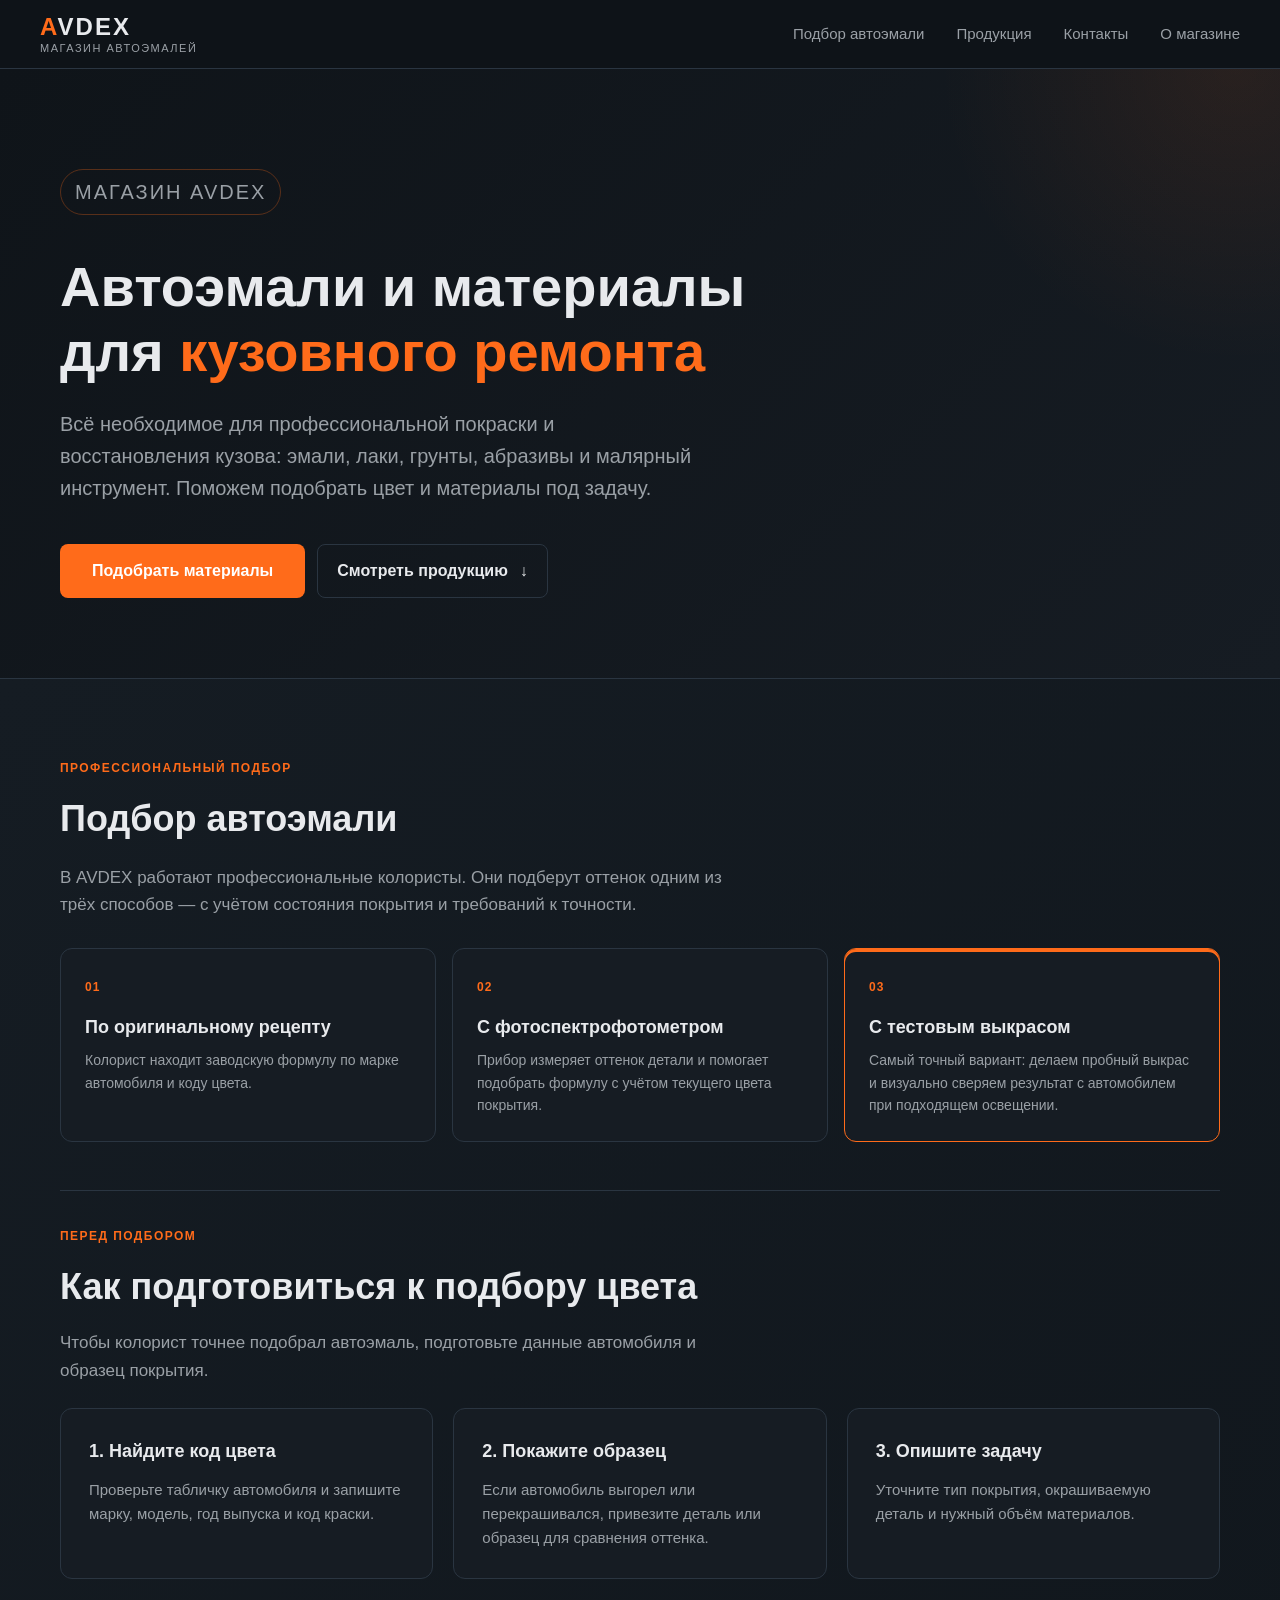
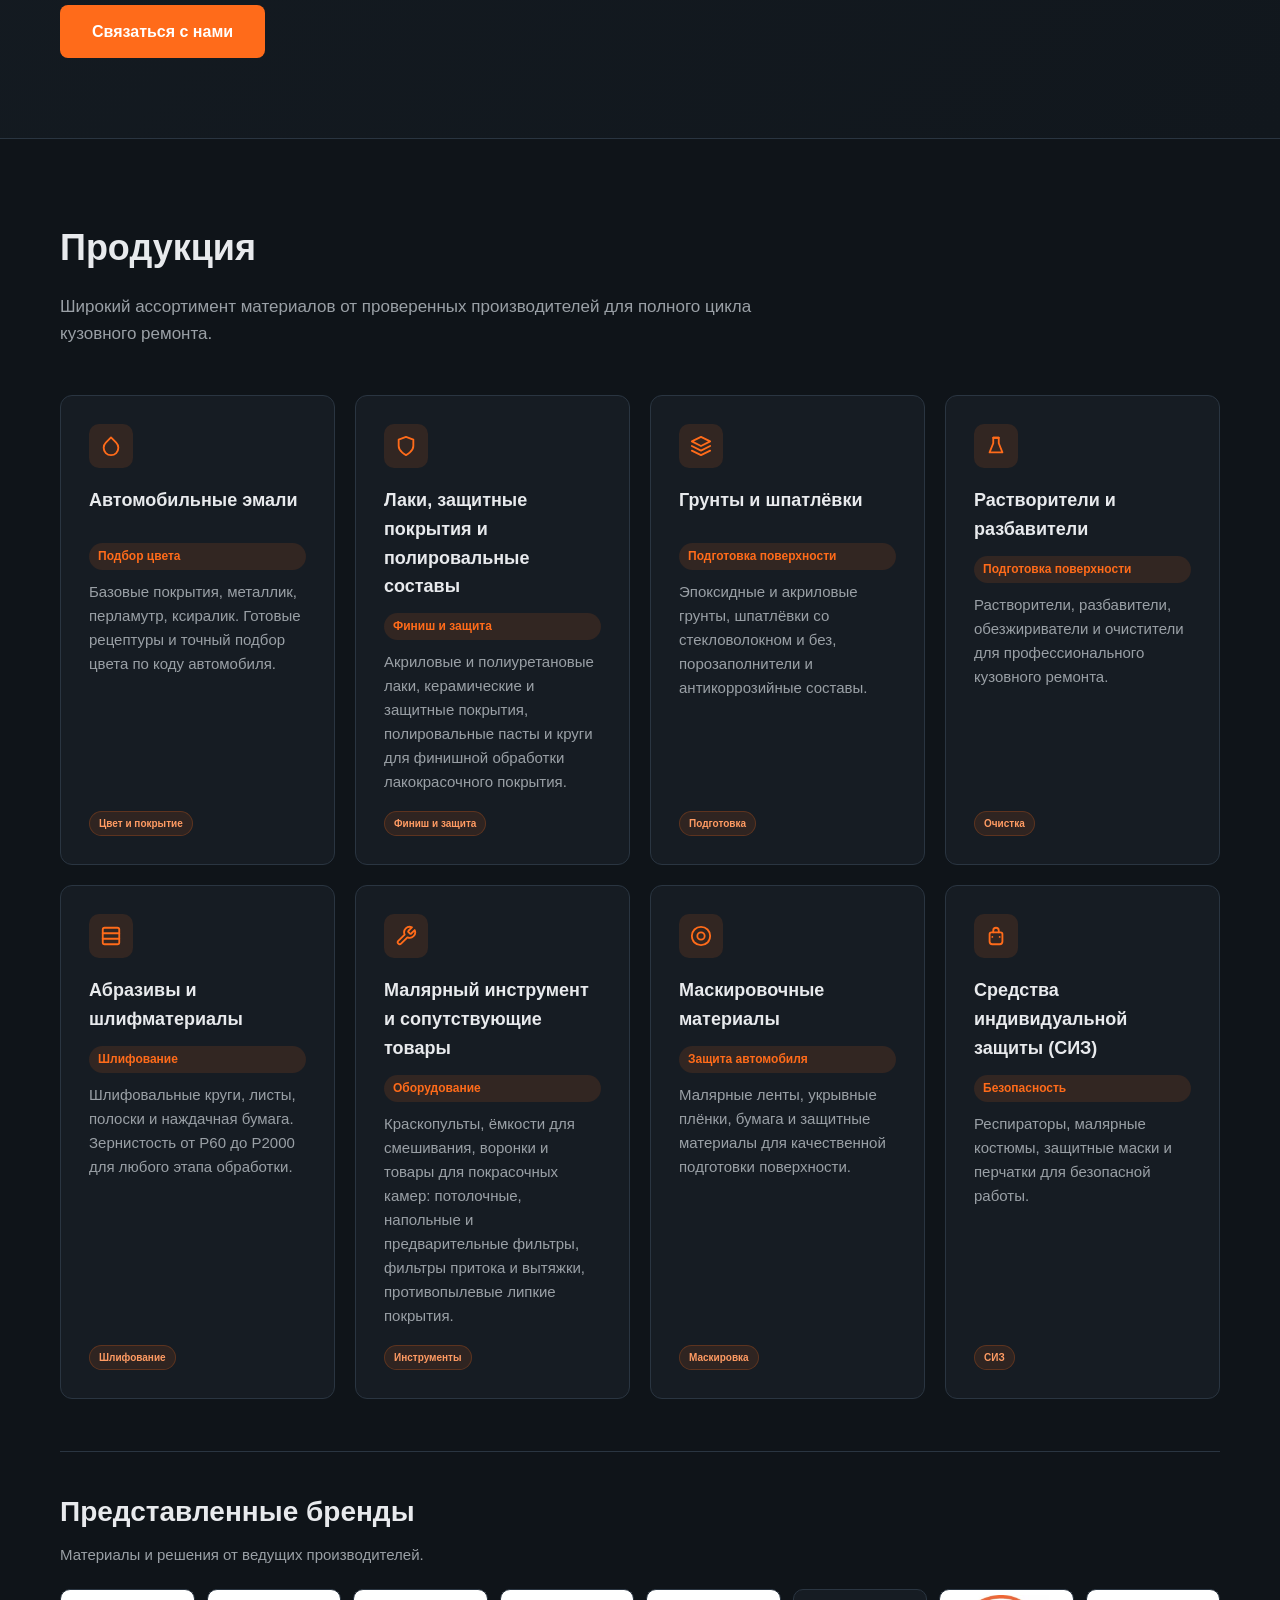
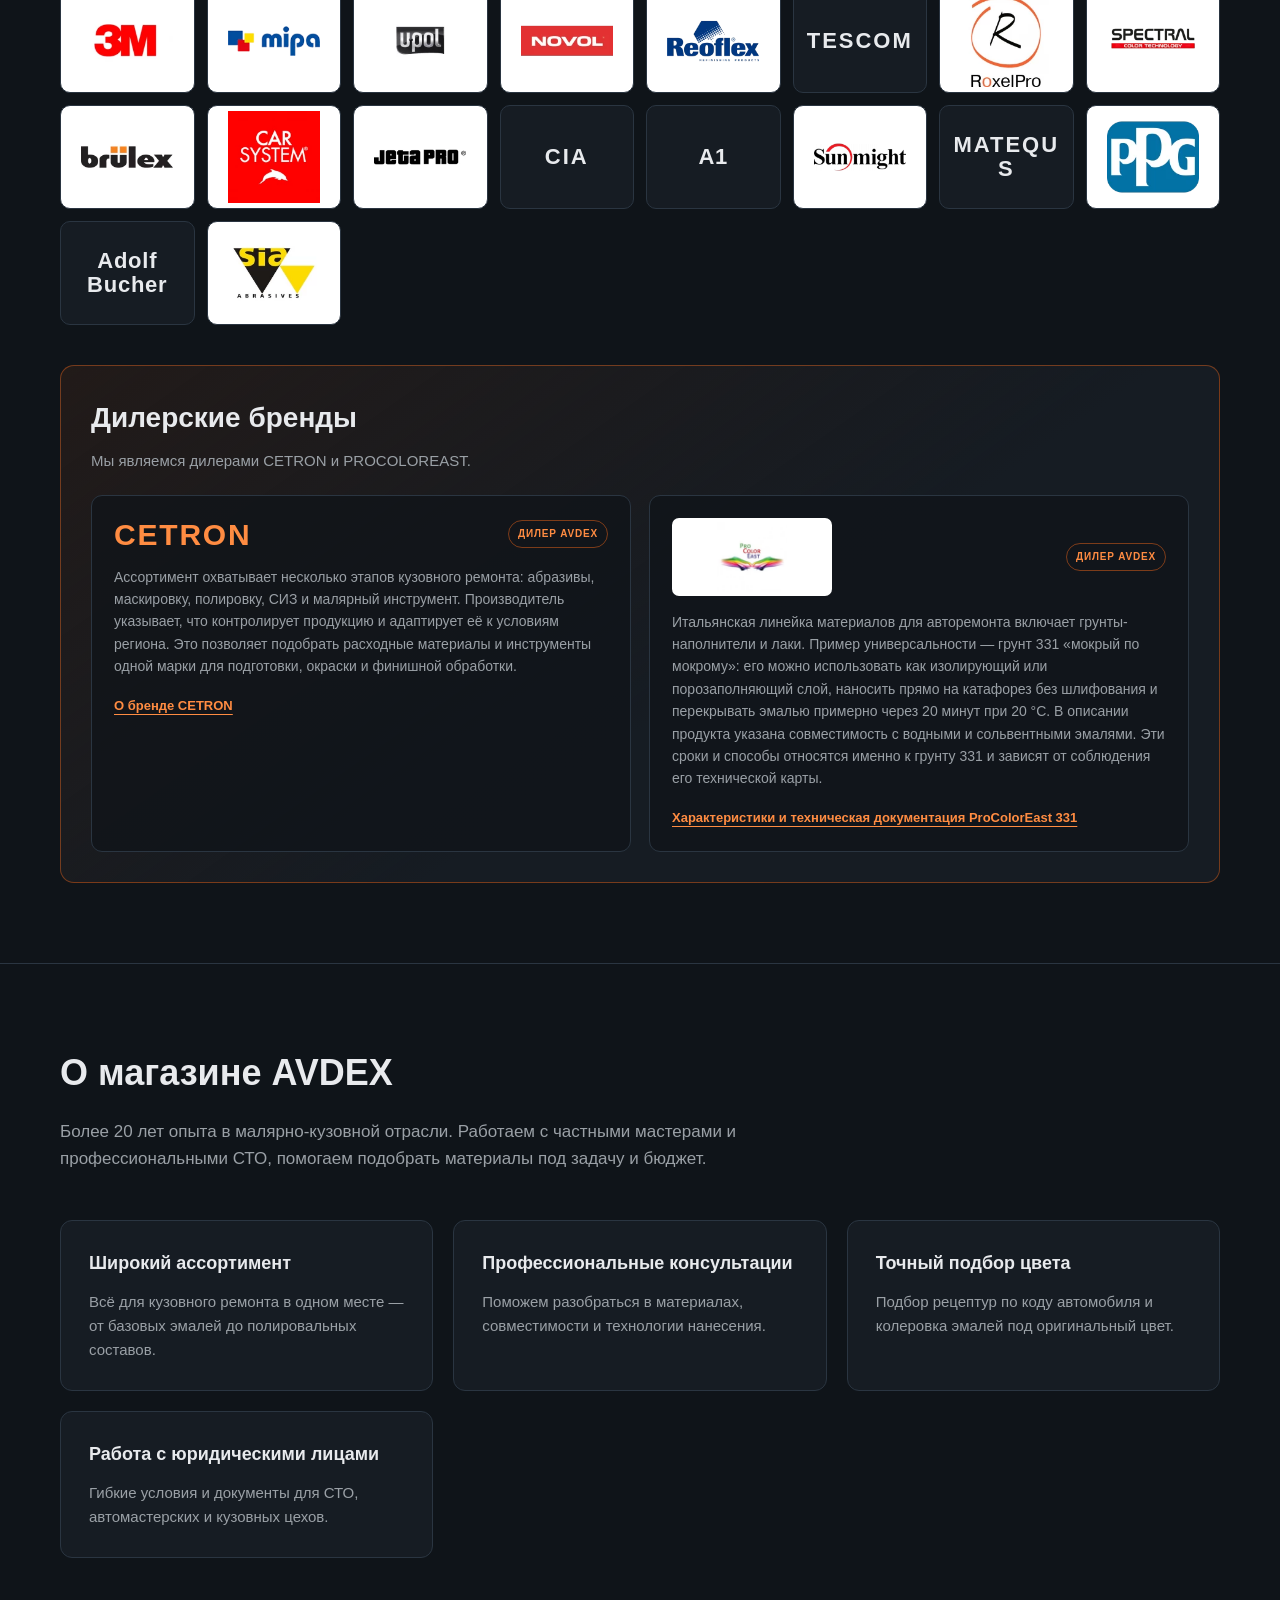
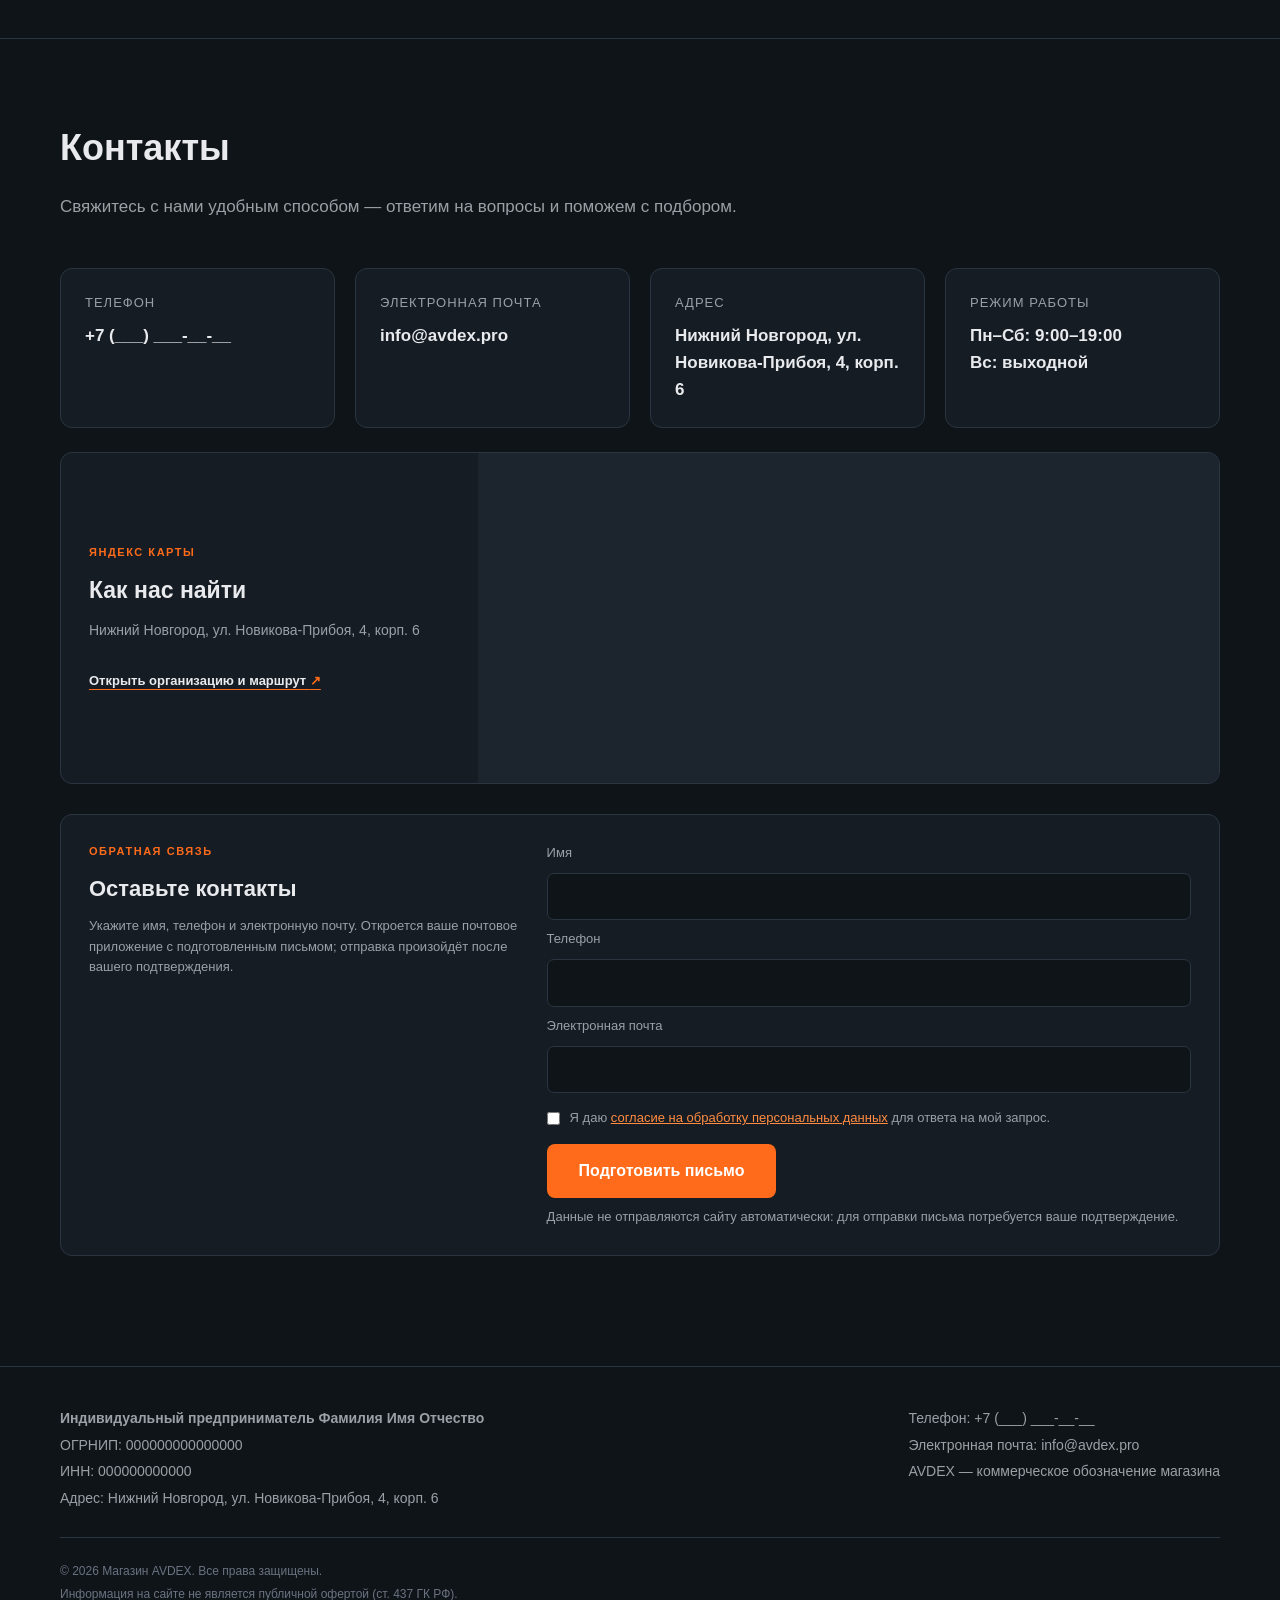
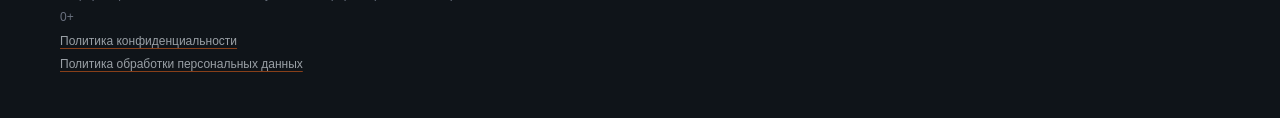
==== index.html @ 92a57952 "Add supplied brand logos to AVDEX site" ====
<!DOCTYPE html>
<html lang="ru">
<head>
  <meta charset="UTF-8">
  <meta name="viewport" content="width=device-width, initial-scale=1.0">
  <title>AVDEX — магазин автоэмалей и материалов для кузовного ремонта</title>
  <meta name="description" content="Магазин AVDEX: автоэмали, лаки, грунты, шпатлёвки, абразивы и инструмент для кузовного ремонта. Профессиональный подбор цвета.">
  <meta name="theme-color" content="#0f1419">
  <meta property="og:title" content="AVDEX — материалы для кузовного ремонта">
  <meta property="og:description" content="Автоэмали, лаки, грунты и расходные материалы для профессионального кузовного ремонта.">
  <meta property="og:type" content="website">
  <meta property="og:url" content="https://untiedq.github.io/site/">
  <link rel="canonical" href="https://untiedq.github.io/site/">
  <link rel="icon" href="data:image/svg+xml,%3Csvg xmlns='http://www.w3.org/2000/svg' viewBox='0 0 100 100'%3E%3Crect width='100' height='100' rx='20' fill='%23ff6b1a'/%3E%3Ctext x='50' y='68' font-family='Arial' font-size='48' font-weight='bold' fill='%23fff' text-anchor='middle'%3EA%3C/text%3E%3C/svg%3E">
  <link rel="stylesheet" href="style.css">
</head>
<body>
  <a class="skip-link" href="#main">Перейти к содержимому</a>

  <header class="header">
    <div class="container header-inner">
      <a href="#top" class="logo" aria-label="AVDEX — главная">
        <span class="logo-mark">AVDEX</span>
        <span class="logo-sub">магазин автоэмалей</span>
      </a>
      <button class="menu-toggle" type="button" aria-label="Открыть меню" aria-expanded="false" aria-controls="main-nav">☰</button>
      <nav class="nav" id="main-nav" aria-label="Основная навигация">
        <a href="#paint-matching">Подбор автоэмали</a>
        <a href="#products">Продукция</a>
        <a href="#contacts">Контакты</a>
        <a href="#about">О магазине</a>
      </nav>
    </div>
  </header>

  <main id="main">
  <section class="hero" id="top">
    <div class="container">
      <p class="hero-kicker">Магазин AVDEX</p>
      <h1>Автоэмали и материалы для <span>кузовного ремонта</span></h1>
      <p>Всё необходимое для профессиональной покраски и восстановления кузова: эмали, лаки, грунты, абразивы и малярный инструмент. Поможем подобрать цвет и материалы под задачу.</p>
      <div class="hero-actions">
        <a href="#color-guide" class="btn">Подобрать материалы</a>
        <a href="#products" class="btn-secondary">Смотреть продукцию <span aria-hidden="true">↓</span></a>
      </div>
    </div>
  </section>

  <section class="section color-guide" id="paint-matching">
    <div class="container color-guide-layout">
      <div class="color-guide-intro">
        <p class="guide-kicker">Профессиональный подбор</p>
        <h2 class="section-title">Подбор автоэмали</h2>
        <p class="section-sub">В AVDEX работают профессиональные колористы. Они подберут оттенок одним из трёх способов — с учётом состояния покрытия и требований к точности.</p>
        
      </div>
      <div class="matching-methods">
        <article class="method-card"><span class="step-number">01</span><h3>По оригинальному рецепту</h3><p>Колорист находит заводскую формулу по марке автомобиля и коду цвета.</p></article>
        <article class="method-card"><span class="step-number">02</span><h3>С фотоспектрофотометром</h3><p>Прибор измеряет оттенок детали и помогает подобрать формулу с учётом текущего цвета покрытия.</p></article>
        <article class="method-card method-card-featured"><span class="step-number">03</span><h3>С тестовым выкрасом</h3><p>Самый точный вариант: делаем пробный выкрас и визуально сверяем результат с автомобилем при подходящем освещении.</p></article>
      </div>
      <div class="prep-guide" id="color-guide">
        <p class="guide-kicker">Перед подбором</p>
        <h2 class="section-title">Как подготовиться к подбору цвета</h2>
        <p class="section-sub">Чтобы колорист точнее подобрал автоэмаль, подготовьте данные автомобиля и образец покрытия.</p>
        <div class="guide-grid">
          <article class="card"><h3>1. Найдите код цвета</h3><p>Проверьте табличку автомобиля и запишите марку, модель, год выпуска и код краски.</p></article>
          <article class="card"><h3>2. Покажите образец</h3><p>Если автомобиль выгорел или перекрашивался, привезите деталь или образец для сравнения оттенка.</p></article>
          <article class="card"><h3>3. Опишите задачу</h3><p>Уточните тип покрытия, окрашиваемую деталь и нужный объём материалов.</p></article>
        </div>
        <div class="guide-actions"><a class="btn" href="#contacts">Связаться с нами</a></div>
      </div>
    </div>
  </section>



  <section class="section" id="products">
    <div class="container">
      <h2 class="section-title">Продукция</h2>
      <p class="section-sub">Широкий ассортимент материалов от проверенных производителей для полного цикла кузовного ремонта.</p>

      <div class="grid product-grid">
        <div class="card product-card">
          <div class="icon"><svg viewBox="0 0 24 24" fill="none" stroke="currentColor" stroke-width="2" stroke-linecap="round" stroke-linejoin="round"><path d="M12 2.69l5.66 5.66a8 8 0 1 1-11.31 0z"/></svg></div>
          <h3>Автомобильные эмали</h3><span class="card-tag">Подбор цвета</span>
          <p>Базовые покрытия, металлик, перламутр, ксиралик. Готовые рецептуры и точный подбор цвета по коду автомобиля.</p>
          <span class="product-tag">Цвет и покрытие</span>
        </div>

        <div class="card product-card">
          <div class="icon"><svg viewBox="0 0 24 24" fill="none" stroke="currentColor" stroke-width="2" stroke-linecap="round" stroke-linejoin="round"><path d="M12 22s8-4 8-10V5l-8-3-8 3v7c0 6 8 10 8 10z"/></svg></div>
          <h3>Лаки, защитные покрытия и полировальные составы</h3><span class="card-tag">Финиш и защита</span>
          <p>Акриловые и полиуретановые лаки, керамические и защитные покрытия, полировальные пасты и круги для финишной обработки лакокрасочного покрытия.</p>
          <span class="product-tag">Финиш и защита</span>
        </div>

        <div class="card product-card">
          <div class="icon"><svg viewBox="0 0 24 24" fill="none" stroke="currentColor" stroke-width="2" stroke-linecap="round" stroke-linejoin="round"><polygon points="12 2 2 7 12 12 22 7 12 2"/><polyline points="2 17 12 22 22 17"/><polyline points="2 12 12 17 22 12"/></svg></div>
          <h3>Грунты и шпатлёвки</h3><span class="card-tag">Подготовка поверхности</span>
          <p>Эпоксидные и акриловые грунты, шпатлёвки со стекловолокном и без, порозаполнители и антикоррозийные составы.</p>
          <span class="product-tag">Подготовка</span>
        </div>

        <div class="card product-card">
          <div class="icon"><svg viewBox="0 0 24 24" fill="none" stroke="currentColor" stroke-width="2" stroke-linecap="round" stroke-linejoin="round"><path d="M9 3h6v6l4 10H5L9 9V3z"/><line x1="9" y1="3" x2="15" y2="3"/></svg></div>
          <h3>Растворители и разбавители</h3><span class="card-tag">Подготовка поверхности</span>
          <p>Растворители, разбавители, обезжириватели и очистители для профессионального кузовного ремонта.</p>
          <span class="product-tag">Очистка</span>
        </div>

        <div class="card product-card">
          <div class="icon"><svg viewBox="0 0 24 24" fill="none" stroke="currentColor" stroke-width="2" stroke-linecap="round" stroke-linejoin="round"><rect x="3" y="3" width="18" height="18" rx="2"/><line x1="3" y1="9" x2="21" y2="9"/><line x1="3" y1="15" x2="21" y2="15"/></svg></div>
          <h3>Абразивы и шлифматериалы</h3><span class="card-tag">Шлифование</span>
          <p>Шлифовальные круги, листы, полоски и наждачная бумага. Зернистость от P60 до P2000 для любого этапа обработки.</p>
          <span class="product-tag">Шлифование</span>
        </div>

        <div class="card product-card">
          <div class="icon"><svg viewBox="0 0 24 24" fill="none" stroke="currentColor" stroke-width="2" stroke-linecap="round" stroke-linejoin="round"><path d="M14.7 6.3a1 1 0 0 0 0 1.4l1.6 1.6a1 1 0 0 0 1.4 0l3.77-3.77a6 6 0 0 1-7.94 7.94l-6.91 6.91a2.12 2.12 0 0 1-3-3l6.91-6.91a6 6 0 0 1 7.94-7.94l-3.76 3.76z"/></svg></div>
          <h3>Малярный инструмент и сопутствующие товары</h3><span class="card-tag">Оборудование</span>
          <p>Краскопульты, ёмкости для смешивания, воронки и товары для покрасочных камер: потолочные, напольные и предварительные фильтры, фильтры притока и вытяжки, противопылевые липкие покрытия.</p>
          <span class="product-tag">Инструменты</span>
        </div>

        <div class="card product-card">
          <div class="icon"><svg viewBox="0 0 24 24" fill="none" stroke="currentColor" stroke-width="2" stroke-linecap="round" stroke-linejoin="round"><circle cx="12" cy="12" r="10"/><circle cx="12" cy="12" r="4"/></svg></div>
          <h3>Маскировочные материалы</h3><span class="card-tag">Защита автомобиля</span>
          <p>Малярные ленты, укрывные плёнки, бумага и защитные материалы для качественной подготовки поверхности.</p>
          <span class="product-tag">Маскировка</span>
        </div>

        <div class="card product-card">
          <div class="icon"><svg viewBox="0 0 24 24" fill="none" stroke="currentColor" stroke-width="2" stroke-linecap="round" stroke-linejoin="round"><path d="M12 3a3 3 0 0 0-3 3v2H7a2 2 0 0 0-2 2v8a3 3 0 0 0 3 3h8a3 3 0 0 0 3-3v-8a2 2 0 0 0-2-2h-2V6a3 3 0 0 0-3-3z"/><path d="M9 8h6M8 13h.01M16 13h.01"/></svg></div>
          <h3>Средства индивидуальной защиты (СИЗ)</h3><span class="card-tag">Безопасность</span>
          <p>Респираторы, малярные костюмы, защитные маски и перчатки для безопасной работы.</p>
          <span class="product-tag">СИЗ</span>
        </div></div>
      <div class="brand-showcase">
        <h3 class="section-title">Представленные бренды</h3>
        <p class="section-sub">Материалы и решения от ведущих производителей.</p>
        <div class="brand-grid" aria-label="Представленные бренды">
          <div class="brand-wordmark brand-logo"><img src="assets/logos/3m.webp" alt="Логотип 3M" loading="lazy" decoding="async"></div>
          <div class="brand-wordmark brand-logo"><img src="assets/logos/mipa.webp" alt="Логотип MIPA" loading="lazy" decoding="async"></div>
          <div class="brand-wordmark brand-logo"><img src="assets/logos/upol.webp" alt="Логотип UPOL" loading="lazy" decoding="async"></div>
          <div class="brand-wordmark brand-logo"><img src="assets/logos/novol.webp" alt="Логотип NOVOL" loading="lazy" decoding="async"></div>
          <div class="brand-wordmark brand-logo"><img src="assets/logos/reoflex.webp" alt="Логотип REOFLEX" loading="lazy" decoding="async"></div>
          <div class="brand-wordmark"><strong>TESCOM</strong></div>
          <div class="brand-wordmark brand-logo"><img src="assets/logos/roxelpro.webp" alt="Логотип RoxelPro, бренд ROXEL" loading="lazy" decoding="async"></div>
          <div class="brand-wordmark brand-logo"><img src="assets/logos/spectral.webp" alt="Логотип SPECTRAL" loading="lazy" decoding="async"></div>
          <div class="brand-wordmark brand-logo"><img src="assets/logos/brulex.webp" alt="Логотип BRULEX" loading="lazy" decoding="async"></div>
          <div class="brand-wordmark brand-logo"><img src="assets/logos/carsystem.webp" alt="Логотип CARSYSTEM" loading="lazy" decoding="async"></div>
          <div class="brand-wordmark brand-logo"><img src="assets/logos/jetapro.webp" alt="Логотип JETA PRO" loading="lazy" decoding="async"></div>
          <div class="brand-wordmark"><strong>CIA</strong></div>
          <div class="brand-wordmark"><strong>A1</strong></div>
          <div class="brand-wordmark brand-logo"><img src="assets/logos/sunmight.webp" alt="Логотип SUNMIGHT" loading="lazy" decoding="async"></div>
          <div class="brand-wordmark"><strong>MATEQUS</strong></div>
          <div class="brand-wordmark brand-logo"><img src="assets/logos/ppg.webp" alt="Логотип PPG" loading="lazy" decoding="async"></div>
          <div class="brand-wordmark"><strong>Adolf Bucher</strong></div>
          <div class="brand-wordmark brand-logo"><img src="assets/logos/sia.webp" alt="Логотип SIA" loading="lazy" decoding="async"></div>
        </div>
      </div>
      <div class="dealer-showcase">
        <h3 class="section-title">Дилерские бренды</h3>
        <p class="section-sub">Мы являемся дилерами CETRON и PROCOLOREAST.</p>
        <div class="dealer-brand-grid">
          <article class="dealer-brand-card">
            <div class="dealer-brand-heading"><strong class="dealer-brand-mark">CETRON</strong><span>Дилер AVDEX</span></div>
            <p>Ассортимент охватывает несколько этапов кузовного ремонта: абразивы, маскировку, полировку, СИЗ и малярный инструмент. Производитель указывает, что контролирует продукцию и адаптирует её к условиям региона. Это позволяет подобрать расходные материалы и инструменты одной марки для подготовки, окраски и финишной обработки.</p>
            <a href="https://cetron.by/" target="_blank" rel="noopener noreferrer">О бренде CETRON</a>
          </article>
          <article class="dealer-brand-card">
            <div class="dealer-brand-heading"><img class="dealer-brand-img" src="assets/logos/procoloreast.webp" alt="Логотип PROCOLOREAST" loading="lazy" decoding="async"><span>Дилер AVDEX</span></div>
            <p>Итальянская линейка материалов для авторемонта включает грунты-наполнители и лаки. Пример универсальности — грунт 331 «мокрый по мокрому»: его можно использовать как изолирующий или порозаполняющий слой, наносить прямо на катафорез без шлифования и перекрывать эмалью примерно через 20 минут при 20 °C. В описании продукта указана совместимость с водными и сольвентными эмалями. Эти сроки и способы относятся именно к грунту 331 и зависят от соблюдения его технической карты.</p>
            <a href="https://b-a-v.ru/catalog/80331001/" target="_blank" rel="noopener noreferrer">Характеристики и техническая документация ProColorEast 331</a>
          </article>
        </div>
      </div>

    </div>
  </section>



  <section class="section" id="about">
    <div class="container">
      <h2 class="section-title">О магазине AVDEX</h2>
      <p class="section-sub">Более 20 лет опыта в малярно-кузовной отрасли. Работаем с частными мастерами и профессиональными СТО, помогаем подобрать материалы под задачу и бюджет.</p>

      <div class="grid">
        <div class="card">
          <h3>Широкий ассортимент</h3>
          <p>Всё для кузовного ремонта в одном месте — от базовых эмалей до полировальных составов.</p>
        </div>
        <div class="card">
          <h3>Профессиональные консультации</h3>
          <p>Поможем разобраться в материалах, совместимости и технологии нанесения.</p>
        </div>
        <div class="card">
          <h3>Точный подбор цвета</h3>
          <p>Подбор рецептур по коду автомобиля и колеровка эмалей под оригинальный цвет.</p>
        </div>
        <div class="card">
          <h3>Работа с юридическими лицами</h3>
          <p>Гибкие условия и документы для СТО, автомастерских и кузовных цехов.</p>
        </div>
      </div>
    </div>
  </section>

  <section class="section" id="contacts">
    <div class="container">
      <h2 class="section-title">Контакты</h2>
      <p class="section-sub">Свяжитесь с нами удобным способом — ответим на вопросы и поможем с подбором.</p>

      <div class="contacts-grid">
        <div class="contact-item">
          <div class="label">Телефон</div>
          <div class="value"><a href="tel:+70000000000">+7 (___) ___-__-__</a></div>
        </div>
        <div class="contact-item">
          <div class="label">Электронная почта</div>
          <div class="value"><a href="mailto:info@avdex.pro">info@avdex.pro</a></div>
        </div>
        <div class="contact-item">
          <div class="label">Адрес</div>
          <div class="value">Нижний Новгород, ул. Новикова-Прибоя, 4, корп. 6</div>
        </div>
        <div class="contact-item">
          <div class="label">Режим работы</div>
          <div class="value">Пн–Сб: 9:00–19:00<br>Вс: выходной</div>
        </div>
      </div>
      <div class="map-card">
        <div class="map-copy">
          <p class="map-kicker">Яндекс Карты</p>
          <h3>Как нас найти</h3>
          <p class="map-address">Нижний Новгород, ул. Новикова-Прибоя, 4, корп. 6</p>
          <a class="map-link" href="https://yandex.ru/maps/org/avdex/193976392465/?ll=43.925282%2C56.258968&z=17" target="_blank" rel="noopener noreferrer">Открыть организацию и маршрут <span aria-hidden="true">↗</span></a>
        </div>
        <div class="map-frame">
          <iframe src="https://yandex.ru/map-widget/v1/?z=17&amp;ol=biz&amp;oid=193976392465" title="Яндекс Карты: AVDEX, Нижний Новгород, ул. Новикова-Прибоя, 4, корп. 6" loading="lazy" allowfullscreen></iframe>
        </div>
      </div>
      <div class="feedback-card">
        <div class="feedback-copy"><p class="map-kicker">Обратная связь</p><h3>Оставьте контакты</h3><p>Укажите имя, телефон и электронную почту. Откроется ваше почтовое приложение с подготовленным письмом; отправка произойдёт после вашего подтверждения.</p></div>
        <form class="feedback-form" id="feedback-form">
          <label for="feedback-name">Имя</label><input id="feedback-name" name="name" autocomplete="name" required maxlength="100">
          <label for="feedback-phone">Телефон</label><input id="feedback-phone" name="phone" type="tel" autocomplete="tel" required maxlength="30">
          <label for="feedback-email">Электронная почта</label><input id="feedback-email" name="email" type="email" autocomplete="email" required maxlength="254">
          <label class="consent-check"><input type="checkbox" name="consent" required><span>Я даю <a href="consent.html" target="_blank" rel="noopener">согласие на обработку персональных данных</a> для ответа на мой запрос.</span></label>
          <button class="btn" type="submit">Подготовить письмо</button>
          <p class="form-note" id="form-note" aria-live="polite">Данные не отправляются сайту автоматически: для отправки письма потребуется ваше подтверждение.</p>
        </form>
      </div>
    </div>
  </section>

  

  </main>

  <footer class="footer">
    <div class="container">
      <div class="footer-inner">
        <div class="footer-info">
          <p><strong>Индивидуальный предприниматель Фамилия Имя Отчество</strong></p>
          <p>ОГРНИП: 000000000000000</p>
          <p>ИНН: 000000000000</p>
          <p>Адрес: Нижний Новгород, ул. Новикова-Прибоя, 4, корп. 6</p>
        </div>
        <div class="footer-info">
          <p>Телефон: +7 (___) ___-__-__</p>
          <p>Электронная почта: info@avdex.pro</p>
          <p>AVDEX — коммерческое обозначение магазина</p>
        </div>
      </div>
      <div class="footer-legal">
        <p>© 2026 Магазин AVDEX. Все права защищены.</p>
        <p>Информация на сайте не является публичной офертой (ст. 437 ГК РФ).</p>
        <p>0+</p>
        <p><a href="privacy.html">Политика конфиденциальности</a></p>
        <p><a href="personal-data.html">Политика обработки персональных данных</a></p>
      </div>
    </div>
  </footer>

  
  
  
  <script src="script.js"></script>
</body>
</html>
---- style.css ----
:root {
  --bg: #0f1419;
  --bg-2: #161c23;
  --text: #e8eaed;
  --text-muted: #9aa0a6;
  --accent: #ff6b1a;
  --accent-hover: #ff8c42;
  --border: #2a3541;
}

* { margin: 0; padding: 0; box-sizing: border-box; }

html { scroll-behavior: smooth; scroll-padding-top: 80px; }

body {
  font-family: -apple-system, BlinkMacSystemFont, 'Segoe UI', Roboto, 'Helvetica Neue', Arial, sans-serif;
  background: var(--bg);
  color: var(--text);
  line-height: 1.6;
  -webkit-font-smoothing: antialiased;
}

.container { max-width: 1200px; margin: 0 auto; padding: 0 20px; }

/* Header */
.header {
  position: sticky;
  top: 0;
  background: rgba(15, 20, 25, 0.95);
  backdrop-filter: blur(10px);
  border-bottom: 1px solid var(--border);
  z-index: 100;
}
.header-inner { display: flex; align-items: center; justify-content: space-between; padding: 14px 0; }

.logo {
  display: flex;
  flex-direction: column;
  text-decoration: none;
  line-height: 1.1;
}
.logo-mark {
  font-size: 24px;
  font-weight: 800;
  letter-spacing: 2px;
  color: var(--text);
}
.logo-mark::first-letter { color: var(--accent); }
.logo-sub {
  font-size: 11px;
  text-transform: uppercase;
  letter-spacing: 1.5px;
  color: var(--text-muted);
  margin-top: 2px;
}

.nav { display: flex; gap: 32px; }
.nav a { color: var(--text-muted); text-decoration: none; font-size: 15px; transition: color 0.2s; }
.nav a:hover { color: var(--accent); }
.nav a:focus-visible, a:focus-visible, button:focus-visible { outline: 3px solid var(--accent); outline-offset: 3px; }
.skip-link { position: absolute; left: -9999px; top: 8px; z-index: 200; background: var(--accent); color: #fff; padding: 10px 16px; border-radius: 6px; }
.skip-link:focus { left: 12px; }
.hero-actions { display: flex; flex-wrap: wrap; gap: 14px; position: relative; }
.btn-secondary { background: transparent; border: 1px solid var(--accent); }
.btn-secondary:hover { background: rgba(255,107,26,.12); }
.card-tag { display: inline-block; margin: 0 0 10px; padding: 4px 9px; border-radius: 999px; background: rgba(255,107,26,.12); color: var(--accent); font-size: 12px; font-weight: 700; }
.guide-grid { display: grid; grid-template-columns: repeat(3,minmax(0,1fr)); gap: 20px; }
.map-block { display: grid; grid-template-columns: .8fr 1.2fr; gap: 24px; align-items: stretch; margin-top: 32px; padding: 24px; border: 1px solid var(--border); border-radius: 12px; background: var(--bg-2); }
.map-block h3 { margin-bottom: 8px; }
.map-link { display: inline-block; margin-top: 12px; color: var(--accent); }
.map-block iframe { width: 100%; min-height: 300px; border: 0; border-radius: 8px; }
.menu-toggle { display: none; background: none; border: none; color: var(--text); font-size: 26px; cursor: pointer; line-height: 1; }

/* Hero */
.hero {
  padding: 100px 0 80px;
  background: linear-gradient(135deg, var(--bg) 0%, var(--bg-2) 100%);
  position: relative;
  overflow: hidden;
}
.hero::before {
  content: '';
  position: absolute;
  top: -50%; right: -20%;
  width: 600px; height: 600px;
  background: radial-gradient(circle, rgba(255,107,26,0.09) 0%, transparent 70%);
  pointer-events: none;
}
.hero-kicker {
  display: inline-block;
  font-size: 13px;
  text-transform: uppercase;
  letter-spacing: 2px;
  color: var(--accent);
  margin-bottom: 16px;
  padding: 6px 14px;
  border: 1px solid rgba(255,107,26,0.3);
  border-radius: 100px;
  position: relative;
}
.hero h1 { font-size: clamp(32px, 5vw, 56px); font-weight: 800; line-height: 1.15; margin-bottom: 24px; max-width: 800px; position: relative; }
.hero h1 span { color: var(--accent); }
.hero p { font-size: clamp(16px, 2vw, 20px); color: var(--text-muted); max-width: 640px; margin-bottom: 40px; position: relative; }

.btn {
  display: inline-block;
  padding: 14px 32px;
  background: var(--accent);
  color: #fff;
  text-decoration: none;
  font-weight: 600;
  border-radius: 8px;
  transition: background 0.2s, transform 0.15s;
}
.btn:hover { background: var(--accent-hover); transform: translateY(-1px); }

/* Sections */
.section { padding: 80px 0; border-top: 1px solid var(--border); }
.section-title { font-size: clamp(24px, 3vw, 36px); font-weight: 800; margin-bottom: 16px; }
.section-sub { color: var(--text-muted); font-size: 17px; margin-bottom: 48px; max-width: 700px; }

/* Grid & cards */
.grid { display: grid; grid-template-columns: repeat(auto-fit, minmax(280px, 1fr)); gap: 20px; }
.card {
  background: var(--bg-2);
  border: 1px solid var(--border);
  border-radius: 12px;
  padding: 28px;
  transition: border-color 0.2s, transform 0.2s;
}
.card:hover { border-color: var(--accent); transform: translateY(-3px); }
.card h3 { font-size: 18px; margin-bottom: 12px; color: var(--text); }
.card p { color: var(--text-muted); font-size: 15px; }
.card .icon {
  width: 44px; height: 44px;
  background: rgba(255,107,26,0.12);
  border-radius: 10px;
  display: flex; align-items: center; justify-content: center;
  margin-bottom: 18px;
  color: var(--accent);
}
.card .icon svg { width: 22px; height: 22px; }

/* Contacts */
.contacts-grid { display: grid; grid-template-columns: repeat(auto-fit, minmax(240px, 1fr)); gap: 20px; margin-top: 40px; }
.contact-item { background: var(--bg-2); border: 1px solid var(--border); border-radius: 12px; padding: 24px; }
.contact-item .label { color: var(--text-muted); font-size: 13px; text-transform: uppercase; letter-spacing: 1px; margin-bottom: 8px; }
.contact-item .value { font-size: 17px; font-weight: 600; color: var(--text); }
.contact-item a { color: var(--text); text-decoration: none; transition: color 0.2s; }
.contact-item a:hover { color: var(--accent); }

/* Footer */
.footer { padding: 40px 0; background: var(--bg); border-top: 1px solid var(--border); color: var(--text-muted); font-size: 14px; }
.footer-inner { display: flex; flex-wrap: wrap; gap: 24px; justify-content: space-between; align-items: flex-start; }
.footer-info p { margin-bottom: 4px; }
.footer-legal { margin-top: 24px; padding-top: 24px; border-top: 1px solid var(--border); font-size: 12px; color: #6b7280; }
.footer-legal p { margin-bottom: 4px; }

/* Mobile */
@media (max-width: 768px) {
  .menu-toggle { display: block; }
  .nav {
    display: none;
    position: absolute;
    top: 100%; left: 0; right: 0;
    background: var(--bg-2);
    flex-direction: column;
    padding: 20px;
    gap: 16px;
    border-bottom: 1px solid var(--border);
  }
  .nav.open { display: flex; }
  .nav a { padding: 6px 0; }
  .guide-grid { grid-template-columns: 1fr; }
  .map-block { grid-template-columns: 1fr; }
  .map-block iframe { min-height: 260px; }
  .hero { padding: 60px 0 40px; }
  .section { padding: 50px 0; }
}

/* Accessibility and mobile menu */
:focus-visible { outline: 3px solid var(--accent-hover); outline-offset: 4px; }
.skip-link { position: fixed; z-index: 1000; top: 10px; left: 12px; padding: 10px 14px; color: var(--bg); background: #fff; border-radius: 6px; transform: translateY(-160%); }
.skip-link:focus { transform: translateY(0); }
.nav a { padding-block: 6px; }
@media (max-width: 768px) {
  .header-inner { position: relative; }
  .menu-toggle { padding: 6px 10px; border: 1px solid var(--border); border-radius: 7px; }
  .menu-toggle:focus-visible { outline-offset: 3px; }
}

.hero-actions { display: flex; flex-wrap: wrap; align-items: center; gap: 12px; }
.hero .btn { margin: 0; }
.btn-secondary { display: inline-flex; align-items: center; gap: 12px; padding: 13px 19px; color: var(--text); border: 1px solid var(--border); border-radius: 8px; text-decoration: none; font-weight: 600; transition: border-color .2s, color .2s, transform .15s; }
.btn-secondary:hover { color: #fff; border-color: var(--accent); transform: translateY(-1px); }

.color-guide { background: linear-gradient(135deg, #151c23, #11171d); }
.color-guide-layout { display: grid; grid-template-columns: minmax(0,.9fr) minmax(0,1.1fr); gap: 48px; align-items: center; }
.guide-kicker { margin-bottom: 12px; color: var(--accent); font-size: 12px; font-weight: 700; letter-spacing: .12em; text-transform: uppercase; }
.color-guide-intro .section-title { margin-bottom: 16px; }
.color-guide-intro .section-sub { margin-bottom: 24px; }
.color-steps { list-style: none; padding: 0; margin: 0; border-top: 1px solid var(--border); }
.color-steps li { display: grid; grid-template-columns: 42px 1fr; gap: 14px; padding: 18px 0; border-bottom: 1px solid var(--border); }
.step-number { color: var(--accent); font-size: 12px; font-weight: 800; letter-spacing: .08em; }
.color-steps h3 { margin: 0 0 5px; font-size: 16px; }
.color-steps p { margin: 0; color: var(--text-muted); font-size: 14px; }
@media (max-width: 768px) {
  .color-guide-layout { grid-template-columns: 1fr; gap: 28px; }
}

.product-grid { grid-template-columns: repeat(4, minmax(0,1fr)); align-items: stretch; }
.product-card { display: flex; flex-direction: column; min-width: 0; min-height: 300px; }
.product-card h3 { min-height: 2.5em; }
.product-card p { flex: 1 0 auto; }
.product-tag { align-self: flex-start; display: inline-block; margin-top: 17px; padding: 5px 9px; color: #ff9b63; background: rgba(255,107,26,.11); border: 1px solid rgba(255,107,26,.22); border-radius: 999px; font-size: 10px; font-weight: 700; line-height: 1.3; }
@media (max-width: 1040px) { .product-grid { grid-template-columns: repeat(2, minmax(0,1fr)); } }
@media (max-width: 560px) { .product-grid { grid-template-columns: 1fr; } .product-card { min-height: auto; } .product-card h3 { min-height: 0; } }

.map-card { display: grid; grid-template-columns: minmax(230px,.72fr) minmax(0,1.28fr); margin-top: 24px; overflow: hidden; background: var(--bg-2); border: 1px solid var(--border); border-radius: 12px; }
.map-copy { display: flex; flex-direction: column; align-items: flex-start; justify-content: center; padding: 28px; }
.map-kicker { margin: 0 0 10px; color: var(--accent); font-size: 11px; font-weight: 800; letter-spacing: .14em; text-transform: uppercase; }
.map-copy h3 { margin: 0 0 10px; font-size: 23px; }
.map-address { margin: 0 0 18px; color: var(--text-muted); font-size: 14px; }
.map-link { color: var(--text); font-size: 13px; font-weight: 700; text-decoration-color: var(--accent); text-underline-offset: 4px; }
.map-link span { color: var(--accent); }
.map-frame { min-height: 330px; background: #1c252e; }
.map-frame iframe { display: block; width: 100%; height: 100%; min-height: 330px; border: 0; }
@media (max-width: 768px) { .map-card { grid-template-columns: 1fr; } .map-copy { padding: 22px; } .map-frame, .map-frame iframe { min-height: 300px; } }

.footer-legal a { color: var(--text-muted); text-decoration: underline; text-decoration-color: rgba(255,107,26,.5); text-underline-offset: 3px; }
.footer-legal a:hover { color: var(--accent-hover); }
.privacy-page { min-height: 100vh; background: var(--bg); color: var(--text); }
.privacy-header { padding: 18px 0; background: rgba(15,20,25,.96); border-bottom: 1px solid var(--border); }
.privacy-header .logo { width: fit-content; }
.privacy-main { max-width: 900px; padding-top: 48px; padding-bottom: 80px; }
.privacy-main h1 { margin: 16px 0 22px; font-size: clamp(32px,5vw,48px); line-height: 1.1; }
.privacy-main h2 { margin: 30px 0 10px; font-size: 21px; }
.privacy-main p, .privacy-main li { color: #c1c8cd; font-size: 14px; line-height: 1.8; }
.privacy-warning { margin: 22px 0; padding: 16px 18px; border-left: 3px solid var(--accent); border-radius: 0 8px 8px 0; background: rgba(255,107,26,.1); color: #f0d4c4; font-size: 13px; line-height: 1.7; }
.privacy-back { display: inline-block; color: var(--accent-hover); font-weight: 700; text-decoration: none; }
.privacy-back:hover { text-decoration: underline; }

/* Color selection methods */
.matching-methods { display: grid; grid-template-columns: repeat(3,minmax(0,1fr)); gap: 16px; margin: 28px 0; }
.method-card { min-height: 100%; padding: 24px; border: 1px solid var(--border); border-radius: 12px; background: var(--bg-2); }
.method-card h3 { margin: 14px 0 8px; font-size: 18px; }
.method-card p { color: var(--text-muted); font-size: 14px; }
.method-card-featured { border-color: var(--accent); box-shadow: inset 0 3px 0 var(--accent); }
.guide-actions { margin-top: 26px; }
.feedback-card { display: grid; grid-template-columns: .8fr 1.2fr; gap: 28px; margin: 30px 0; padding: 28px; border: 1px solid var(--border); border-radius: 12px; background: var(--bg-2); }
.feedback-copy h3 { margin: 4px 0 10px; font-size: 22px; }
.feedback-copy p:last-child, .form-note { color: var(--text-muted); font-size: 13px; }
.feedback-form { display: grid; gap: 9px; }
.feedback-form label:not(.consent-check) { color: var(--text-muted); font-size: 13px; }
.feedback-form input:not([type="checkbox"]) { width: 100%; min-height: 44px; padding: 10px 12px; border: 1px solid var(--border); border-radius: 7px; background: var(--bg); color: var(--text); font: inherit; }
.consent-check { display: flex; align-items: flex-start; gap: 10px; margin: 6px 0; color: var(--text-muted); font-size: 13px; }
.consent-check input { margin-top: 4px; accent-color: var(--accent); }
.consent-check a { color: var(--accent-hover); }
.feedback-form .btn { justify-self: start; cursor: pointer; border: 0; font: inherit; font-weight: 700; }
@media (max-width: 768px) { .matching-methods, .feedback-card { grid-template-columns: 1fr; } .method-card { min-height: 0; } .feedback-card { padding: 20px; } }

/* Keep the three AVDEX color matching methods readable side by side. */
.color-guide-layout { display: block; }
.color-guide-intro { max-width: 900px; margin-bottom: 30px; }
.matching-methods { grid-template-columns: repeat(3, minmax(0, 1fr)); align-items: stretch; }
.method-card { min-width: 0; overflow-wrap: anywhere; }
@media (max-width: 900px) {
  .matching-methods { grid-template-columns: repeat(2, minmax(0, 1fr)); }
}
@media (max-width: 620px) {
  .matching-methods { grid-template-columns: 1fr; }
}

.prep-guide { margin-top: 48px; padding-top: 36px; border-top: 1px solid var(--border); }
.prep-guide .section-title { margin-bottom: 14px; }
.prep-guide .section-sub { margin-bottom: 24px; }

.brand-showcase { margin-top: 52px; padding-top: 38px; border-top: 1px solid var(--border); }
.brand-showcase .section-title { margin-bottom: 8px; font-size: clamp(21px,2.4vw,28px); }
.brand-showcase .section-sub { margin-bottom: 22px; font-size: 15px; }
.brand-grid { display: grid; grid-template-columns: repeat(auto-fit,minmax(132px,1fr)); gap: 12px; }
.brand-wordmark { display: flex; min-height: 76px; flex-direction: column; justify-content: center; align-items: center; gap: 7px; padding: 12px; border: 1px solid var(--border); border-radius: 10px; background: var(--bg-2); text-align: center; }
.brand-wordmark strong { color: var(--text); font-size: clamp(16px,2vw,22px); font-weight: 850; letter-spacing: .035em; line-height: 1.1; overflow-wrap: anywhere; }
.brand-wordmark:nth-child(3n) strong { letter-spacing: .09em; }
.brand-dealer { border: 1px solid rgba(255,107,26,.8); background: linear-gradient(145deg,rgba(255,107,26,.16),var(--bg-2) 65%); box-shadow: inset 0 3px 0 var(--accent); }
.brand-dealer strong { color: var(--accent-hover); font-size: clamp(17px,2.3vw,24px); }
.brand-dealer span { color: var(--text-muted); font-size: 10px; font-weight: 800; letter-spacing: .1em; text-transform: uppercase; }
.policy-links a { color: var(--accent-hover); }

.dealer-showcase { margin-top: 40px; padding: 30px; border: 1px solid rgba(255,107,26,.4); border-radius: 14px; background: linear-gradient(145deg,rgba(255,107,26,.08),var(--bg-2) 58%); }
.dealer-showcase > .section-title { margin-bottom: 8px; font-size: clamp(21px,2.4vw,28px); }
.dealer-showcase > .section-sub { margin-bottom: 22px; font-size: 15px; }
.dealer-brand-grid { display: grid; grid-template-columns: repeat(2,minmax(0,1fr)); gap: 18px; }
.dealer-brand-card { padding: 22px; border: 1px solid var(--border); border-radius: 11px; background: rgba(15,20,25,.74); }
.dealer-brand-heading { display: flex; flex-wrap: wrap; align-items: center; justify-content: space-between; gap: 10px; margin-bottom: 15px; }
.dealer-brand-mark { color: var(--accent-hover); font-size: clamp(22px,3vw,30px); font-weight: 900; letter-spacing: .06em; line-height: 1.1; overflow-wrap: anywhere; }
.dealer-brand-heading span { padding: 5px 9px; border: 1px solid rgba(255,107,26,.45); border-radius: 999px; color: var(--accent-hover); font-size: 10px; font-weight: 800; letter-spacing: .08em; text-transform: uppercase; }
.dealer-brand-card p { margin: 0 0 14px; color: var(--text-muted); font-size: 14px; }
.dealer-brand-card a { color: var(--accent-hover); font-size: 13px; font-weight: 700; text-underline-offset: 4px; }
@media (max-width: 680px) { .dealer-brand-grid { grid-template-columns: 1fr; } .dealer-showcase { padding: 20px; } }

/* Supplied manufacturer logos */
.brand-logo { min-height: 102px; padding: 5px; overflow: hidden; background: #fff; }
.brand-logo img { display: block; width: 100%; height: 92px; object-fit: contain; }
.dealer-brand-img { display: block; width: min(100%,160px); height: 78px; padding: 4px; border-radius: 7px; background: #fff; object-fit: contain; }
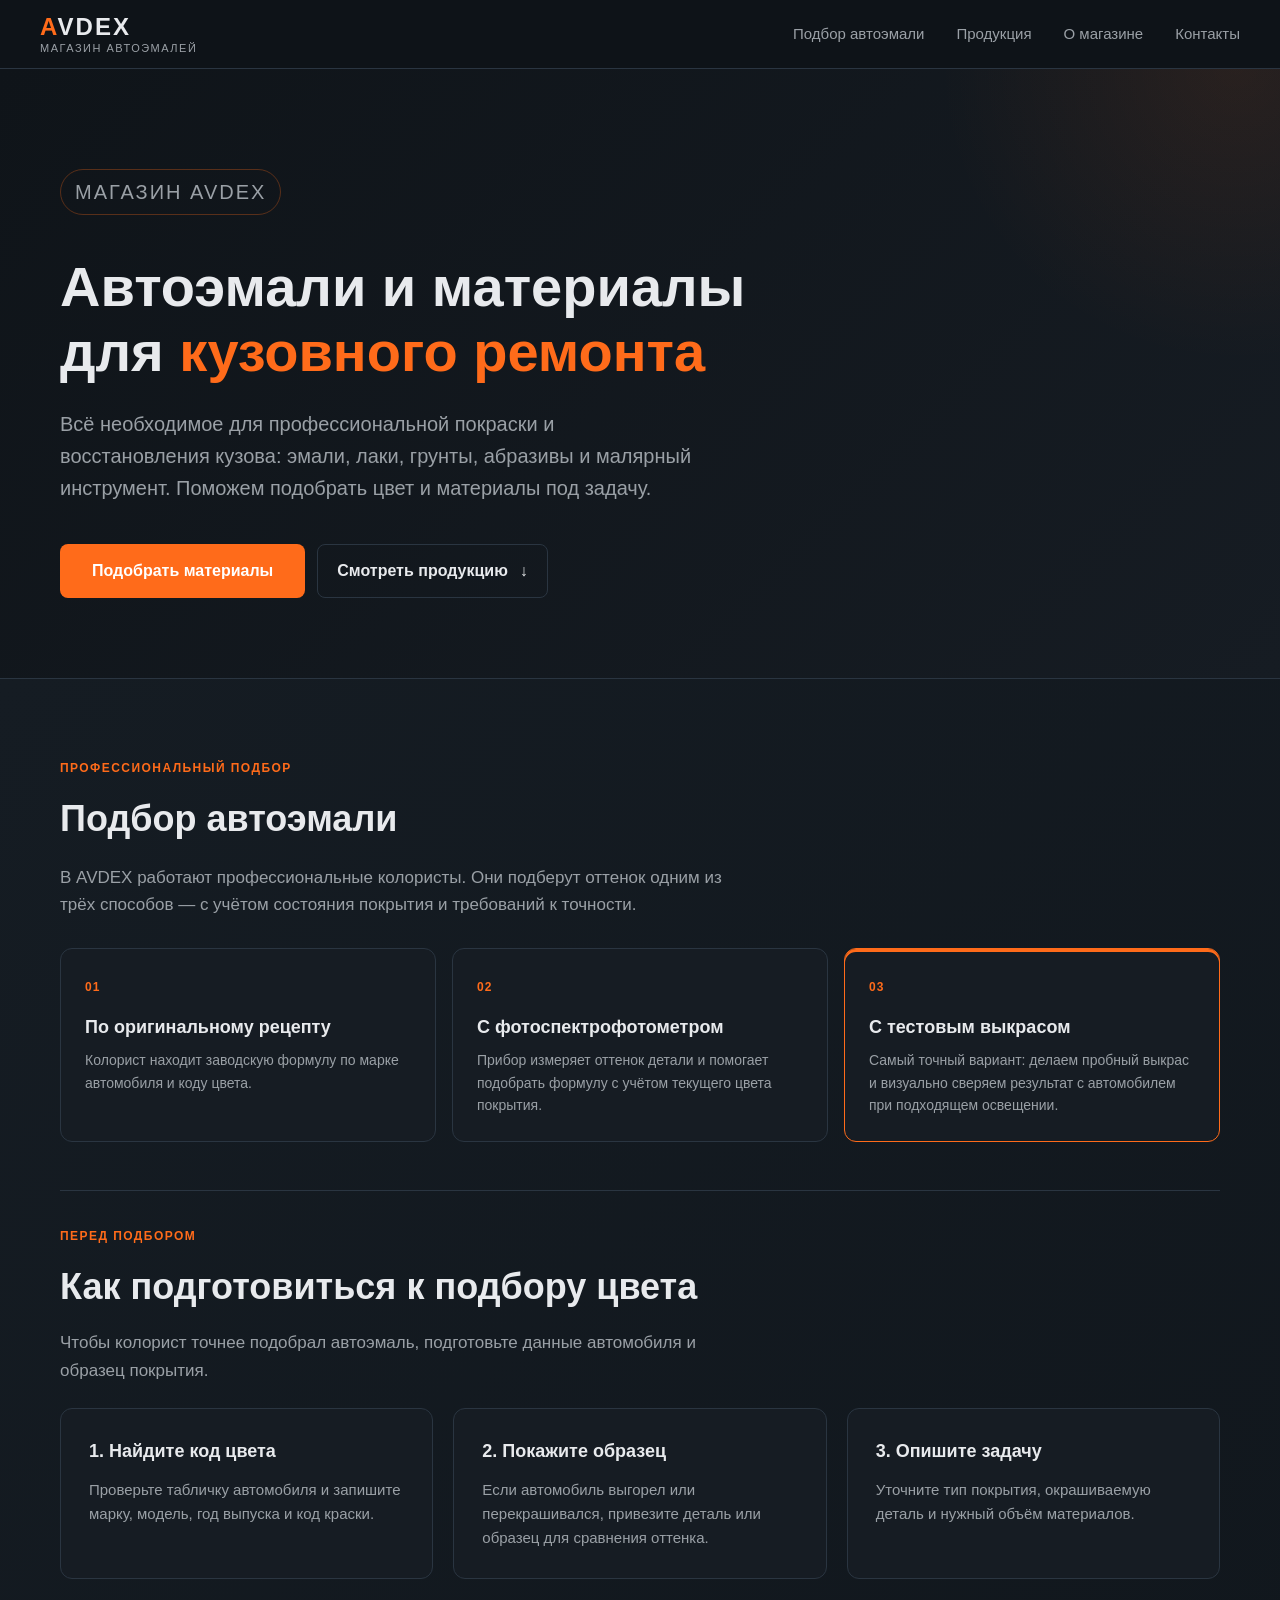
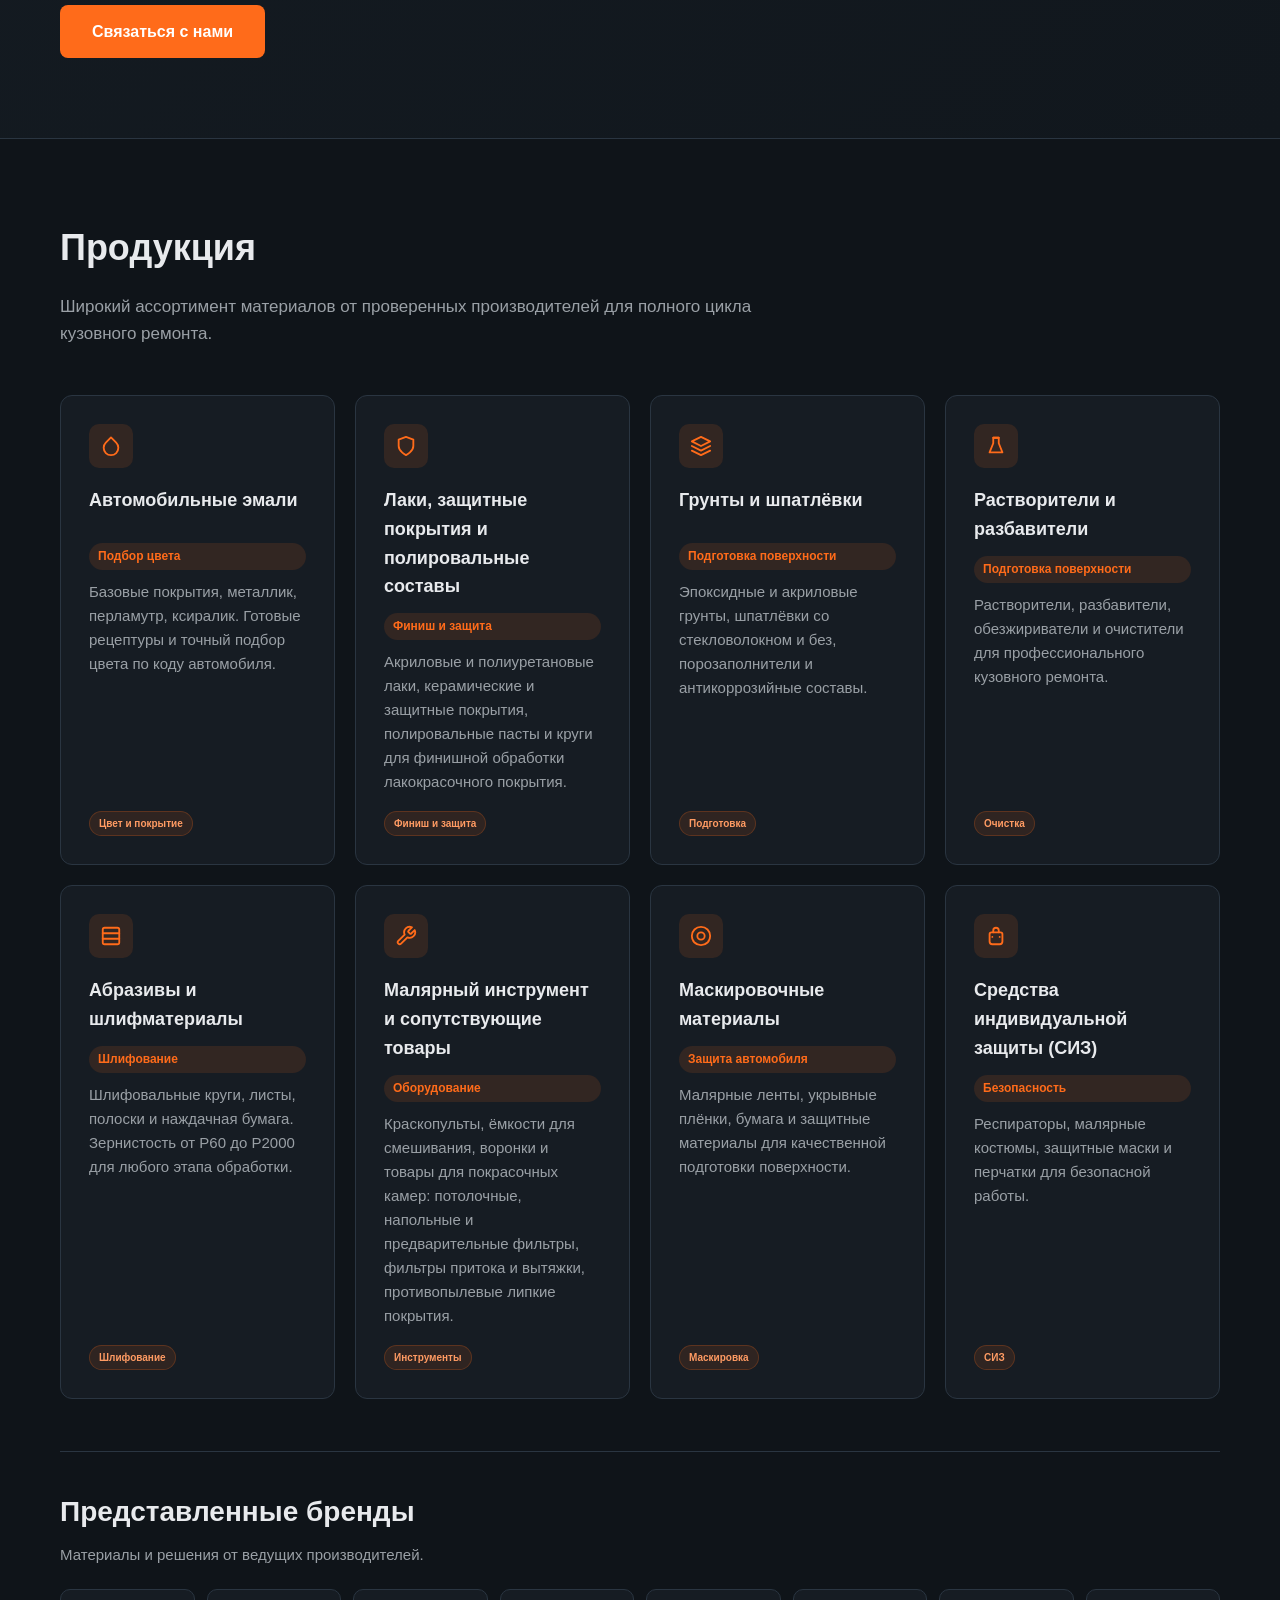
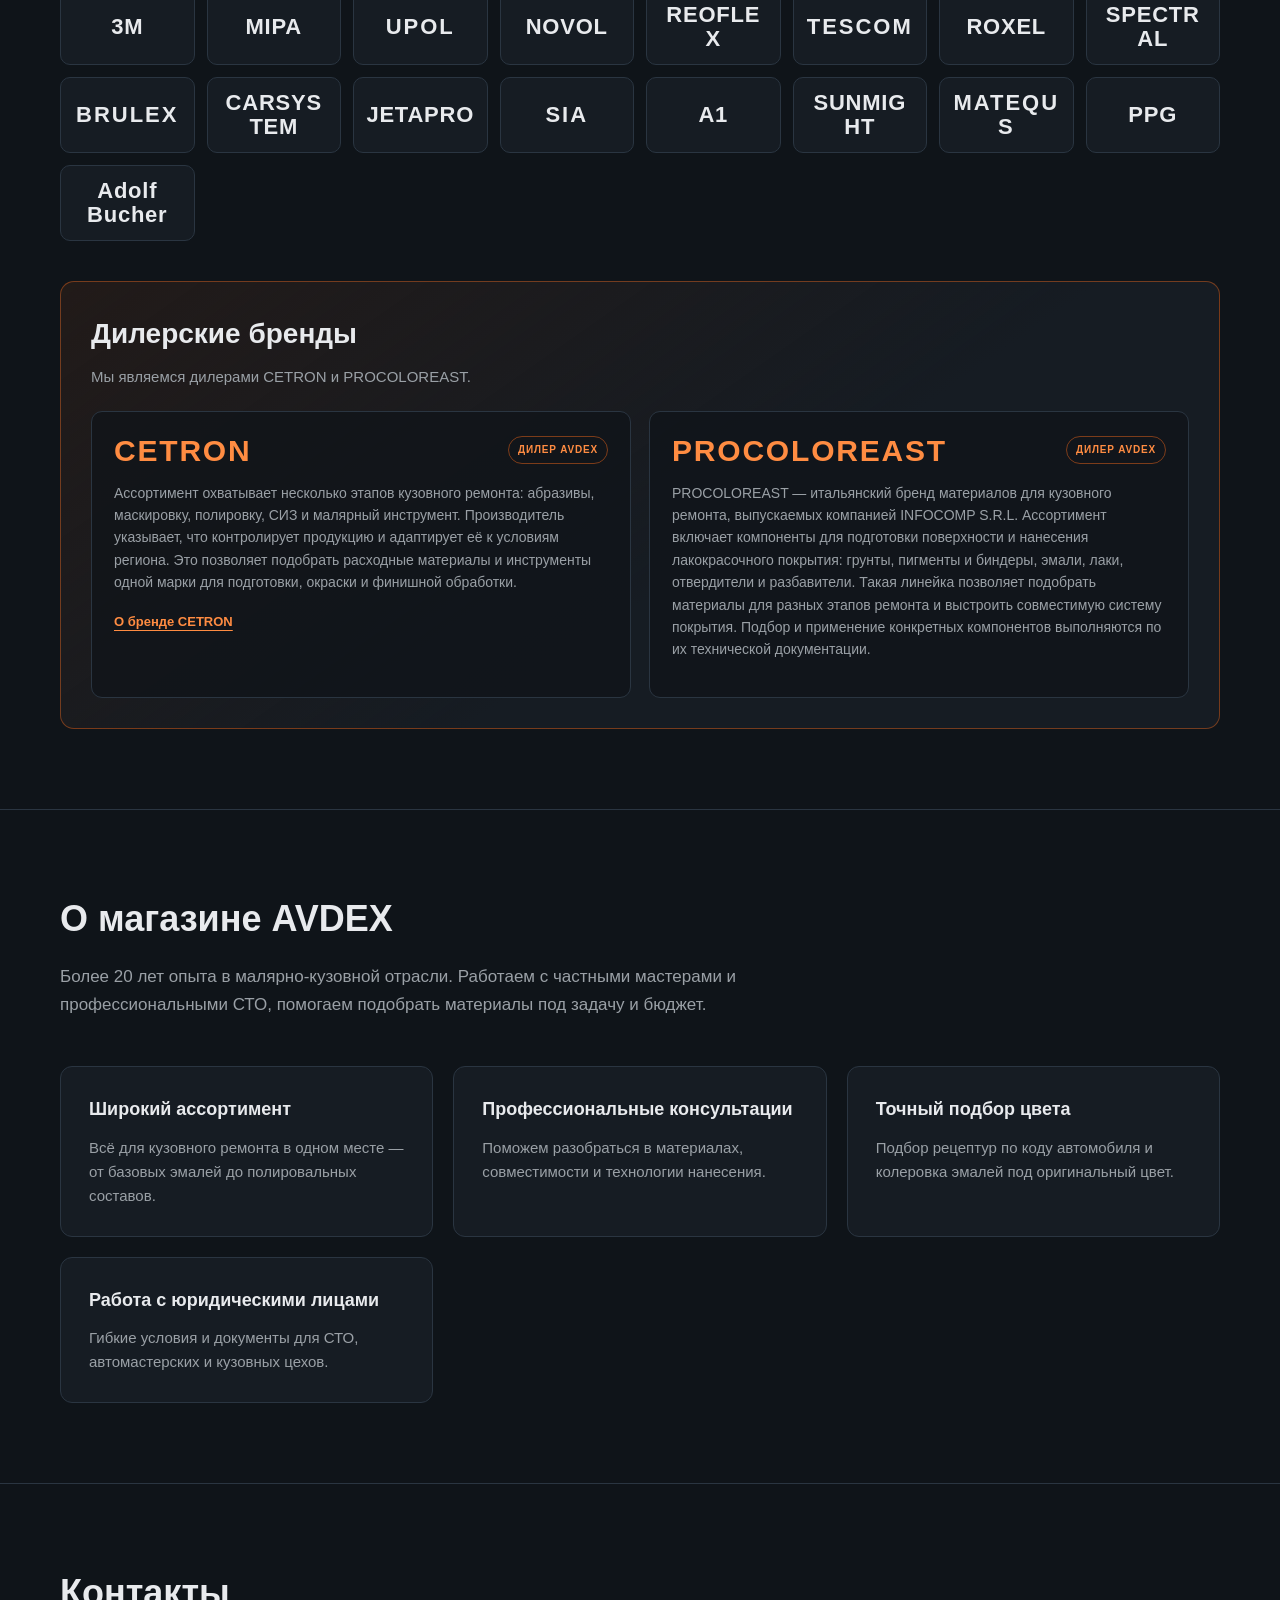
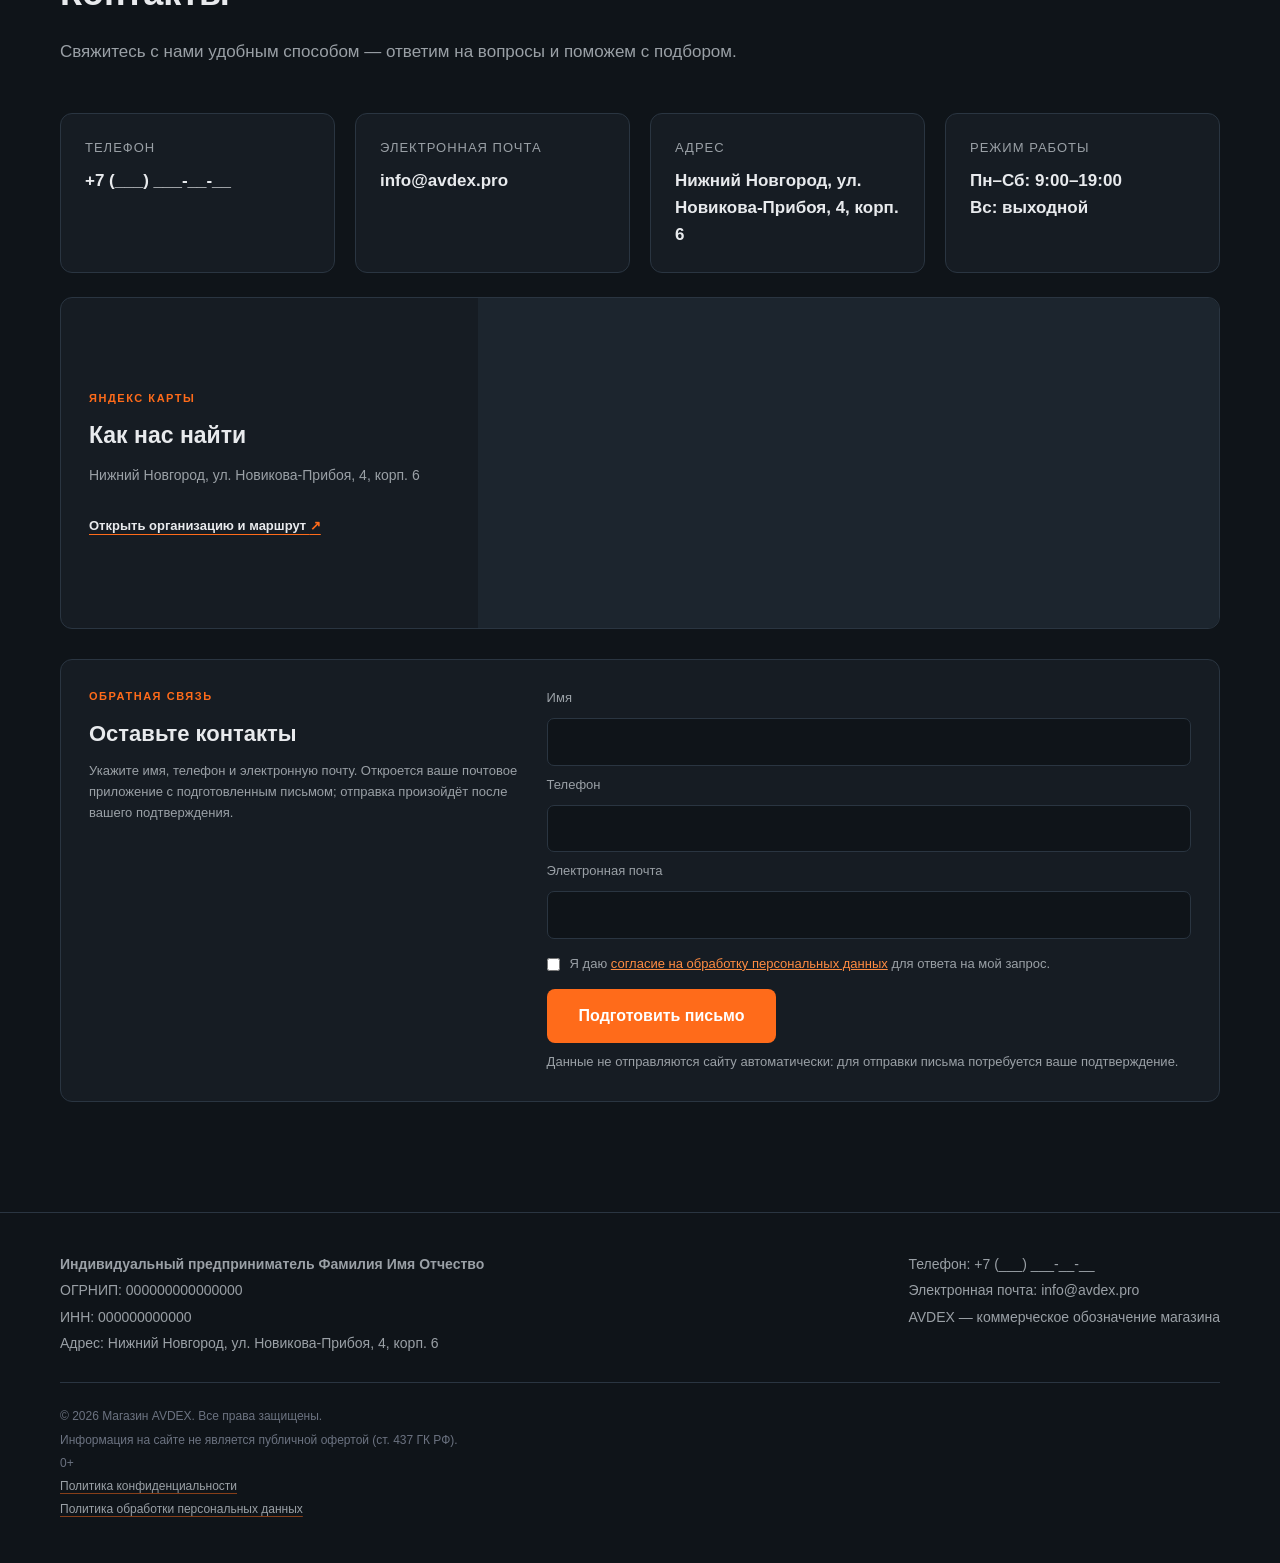
==== commit 3acb96ab: "Revert supplied logos and update brand details" ====
--- a/index.html
+++ b/index.html
@@ -27,8 +27,8 @@
       <nav class="nav" id="main-nav" aria-label="Основная навигация">
         <a href="#paint-matching">Подбор автоэмали</a>
         <a href="#products">Продукция</a>
+        <a href="#about">О магазине</a>
         <a href="#contacts">Контакты</a>
-        <a href="#about">О магазине</a>
       </nav>
     </div>
   </header>
@@ -140,24 +140,23 @@
         <h3 class="section-title">Представленные бренды</h3>
         <p class="section-sub">Материалы и решения от ведущих производителей.</p>
         <div class="brand-grid" aria-label="Представленные бренды">
-          <div class="brand-wordmark brand-logo"><img src="assets/logos/3m.webp" alt="Логотип 3M" loading="lazy" decoding="async"></div>
-          <div class="brand-wordmark brand-logo"><img src="assets/logos/mipa.webp" alt="Логотип MIPA" loading="lazy" decoding="async"></div>
-          <div class="brand-wordmark brand-logo"><img src="assets/logos/upol.webp" alt="Логотип UPOL" loading="lazy" decoding="async"></div>
-          <div class="brand-wordmark brand-logo"><img src="assets/logos/novol.webp" alt="Логотип NOVOL" loading="lazy" decoding="async"></div>
-          <div class="brand-wordmark brand-logo"><img src="assets/logos/reoflex.webp" alt="Логотип REOFLEX" loading="lazy" decoding="async"></div>
+          <div class="brand-wordmark"><strong>3M</strong></div>
+          <div class="brand-wordmark"><strong>MIPA</strong></div>
+          <div class="brand-wordmark"><strong>UPOL</strong></div>
+          <div class="brand-wordmark"><strong>NOVOL</strong></div>
+          <div class="brand-wordmark"><strong>REOFLEX</strong></div>
           <div class="brand-wordmark"><strong>TESCOM</strong></div>
-          <div class="brand-wordmark brand-logo"><img src="assets/logos/roxelpro.webp" alt="Логотип RoxelPro, бренд ROXEL" loading="lazy" decoding="async"></div>
-          <div class="brand-wordmark brand-logo"><img src="assets/logos/spectral.webp" alt="Логотип SPECTRAL" loading="lazy" decoding="async"></div>
-          <div class="brand-wordmark brand-logo"><img src="assets/logos/brulex.webp" alt="Логотип BRULEX" loading="lazy" decoding="async"></div>
-          <div class="brand-wordmark brand-logo"><img src="assets/logos/carsystem.webp" alt="Логотип CARSYSTEM" loading="lazy" decoding="async"></div>
-          <div class="brand-wordmark brand-logo"><img src="assets/logos/jetapro.webp" alt="Логотип JETA PRO" loading="lazy" decoding="async"></div>
-          <div class="brand-wordmark"><strong>CIA</strong></div>
+          <div class="brand-wordmark"><strong>ROXEL</strong></div>
+          <div class="brand-wordmark"><strong>SPECTRAL</strong></div>
+          <div class="brand-wordmark"><strong>BRULEX</strong></div>
+          <div class="brand-wordmark"><strong>CARSYSTEM</strong></div>
+          <div class="brand-wordmark"><strong>JETAPRO</strong></div>
+          <div class="brand-wordmark"><strong>SIA</strong></div>
           <div class="brand-wordmark"><strong>A1</strong></div>
-          <div class="brand-wordmark brand-logo"><img src="assets/logos/sunmight.webp" alt="Логотип SUNMIGHT" loading="lazy" decoding="async"></div>
+          <div class="brand-wordmark"><strong>SUNMIGHT</strong></div>
           <div class="brand-wordmark"><strong>MATEQUS</strong></div>
-          <div class="brand-wordmark brand-logo"><img src="assets/logos/ppg.webp" alt="Логотип PPG" loading="lazy" decoding="async"></div>
+          <div class="brand-wordmark"><strong>PPG</strong></div>
           <div class="brand-wordmark"><strong>Adolf Bucher</strong></div>
-          <div class="brand-wordmark brand-logo"><img src="assets/logos/sia.webp" alt="Логотип SIA" loading="lazy" decoding="async"></div>
         </div>
       </div>
       <div class="dealer-showcase">
@@ -170,9 +169,8 @@
             <a href="https://cetron.by/" target="_blank" rel="noopener noreferrer">О бренде CETRON</a>
           </article>
           <article class="dealer-brand-card">
-            <div class="dealer-brand-heading"><img class="dealer-brand-img" src="assets/logos/procoloreast.webp" alt="Логотип PROCOLOREAST" loading="lazy" decoding="async"><span>Дилер AVDEX</span></div>
-            <p>Итальянская линейка материалов для авторемонта включает грунты-наполнители и лаки. Пример универсальности — грунт 331 «мокрый по мокрому»: его можно использовать как изолирующий или порозаполняющий слой, наносить прямо на катафорез без шлифования и перекрывать эмалью примерно через 20 минут при 20 °C. В описании продукта указана совместимость с водными и сольвентными эмалями. Эти сроки и способы относятся именно к грунту 331 и зависят от соблюдения его технической карты.</p>
-            <a href="https://b-a-v.ru/catalog/80331001/" target="_blank" rel="noopener noreferrer">Характеристики и техническая документация ProColorEast 331</a>
+            <div class="dealer-brand-heading"><strong class="dealer-brand-mark">PROCOLOREAST</strong><span>Дилер AVDEX</span></div>
+            <p>PROCOLOREAST — итальянский бренд материалов для кузовного ремонта, выпускаемых компанией INFOCOMP S.R.L. Ассортимент включает компоненты для подготовки поверхности и нанесения лакокрасочного покрытия: грунты, пигменты и биндеры, эмали, лаки, отвердители и разбавители. Такая линейка позволяет подобрать материалы для разных этапов ремонта и выстроить совместимую систему покрытия. Подбор и применение конкретных компонентов выполняются по их технической документации.</p>
           </article>
         </div>
       </div>
--- a/style.css
+++ b/style.css
@@ -298,8 +298,3 @@
 .dealer-brand-card p { margin: 0 0 14px; color: var(--text-muted); font-size: 14px; }
 .dealer-brand-card a { color: var(--accent-hover); font-size: 13px; font-weight: 700; text-underline-offset: 4px; }
 @media (max-width: 680px) { .dealer-brand-grid { grid-template-columns: 1fr; } .dealer-showcase { padding: 20px; } }
-
-/* Supplied manufacturer logos */
-.brand-logo { min-height: 102px; padding: 5px; overflow: hidden; background: #fff; }
-.brand-logo img { display: block; width: 100%; height: 92px; object-fit: contain; }
-.dealer-brand-img { display: block; width: min(100%,160px); height: 78px; padding: 4px; border-radius: 7px; background: #fff; object-fit: contain; }
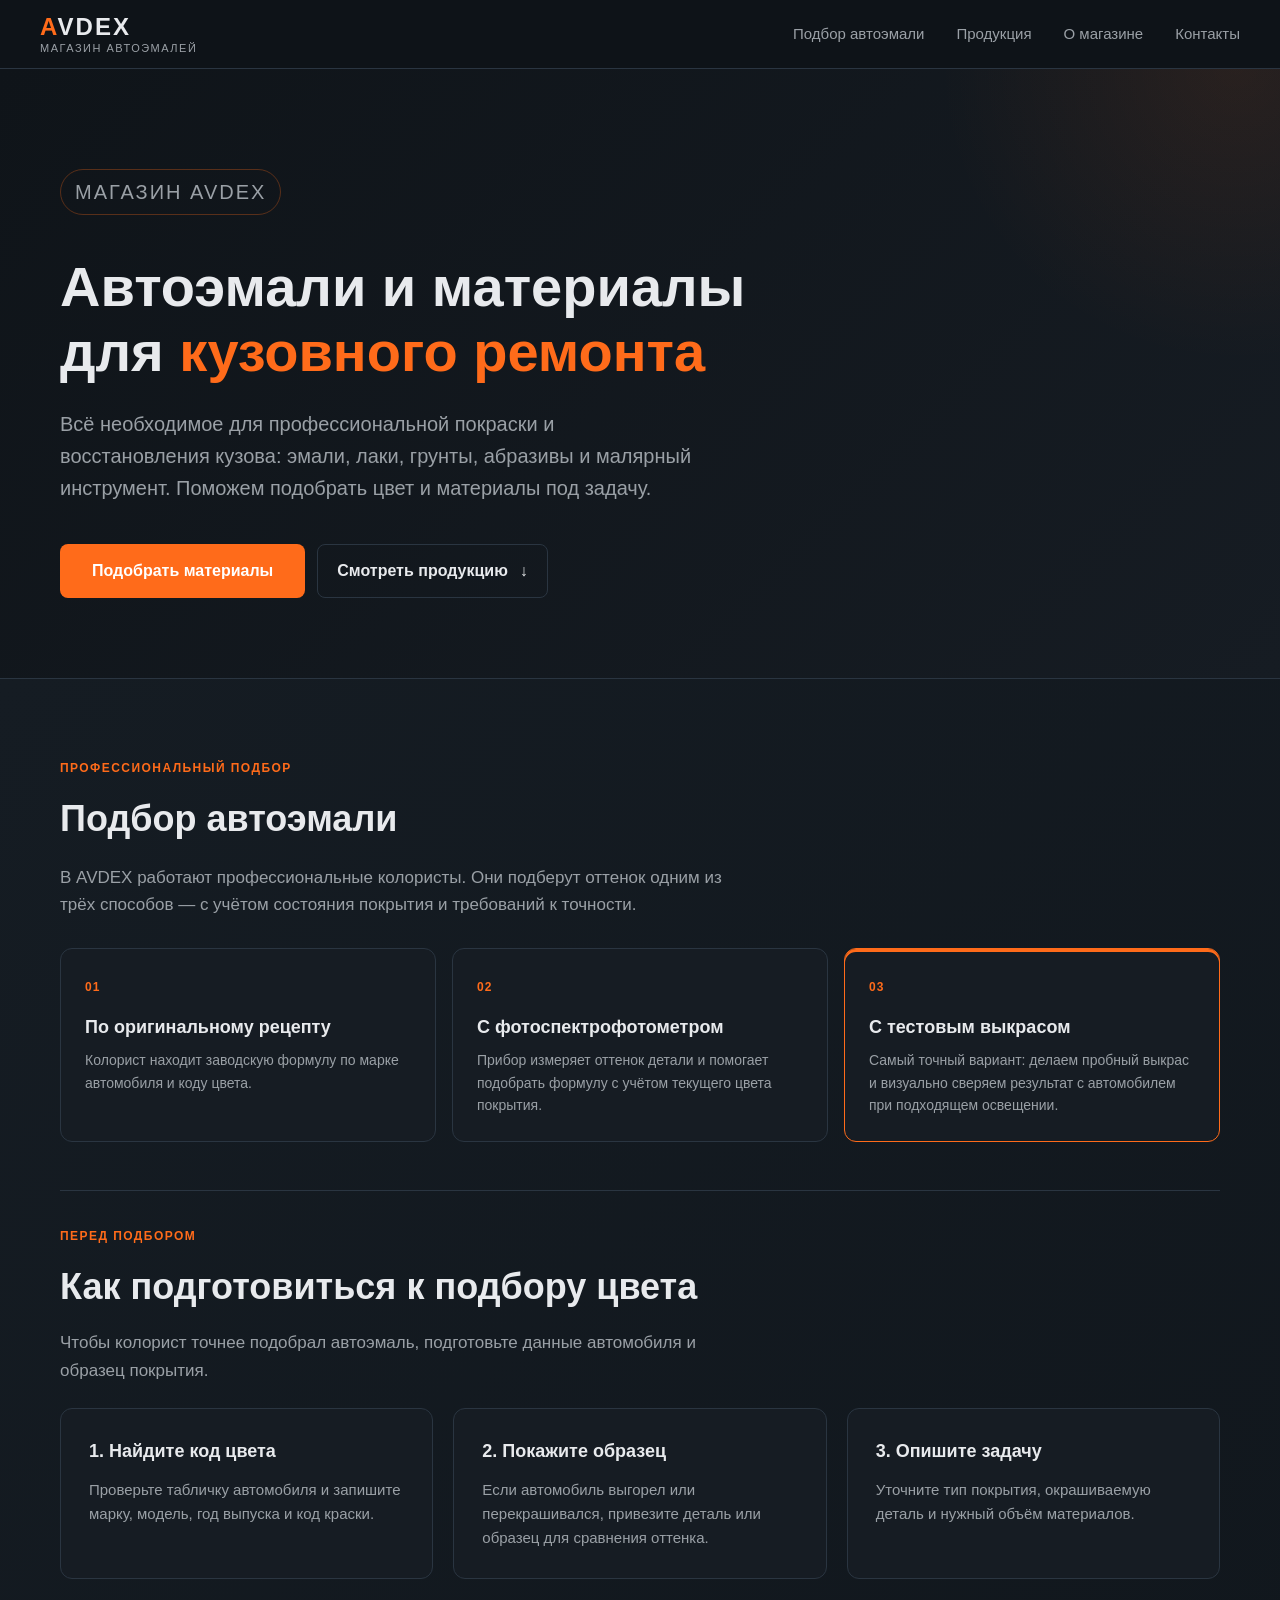
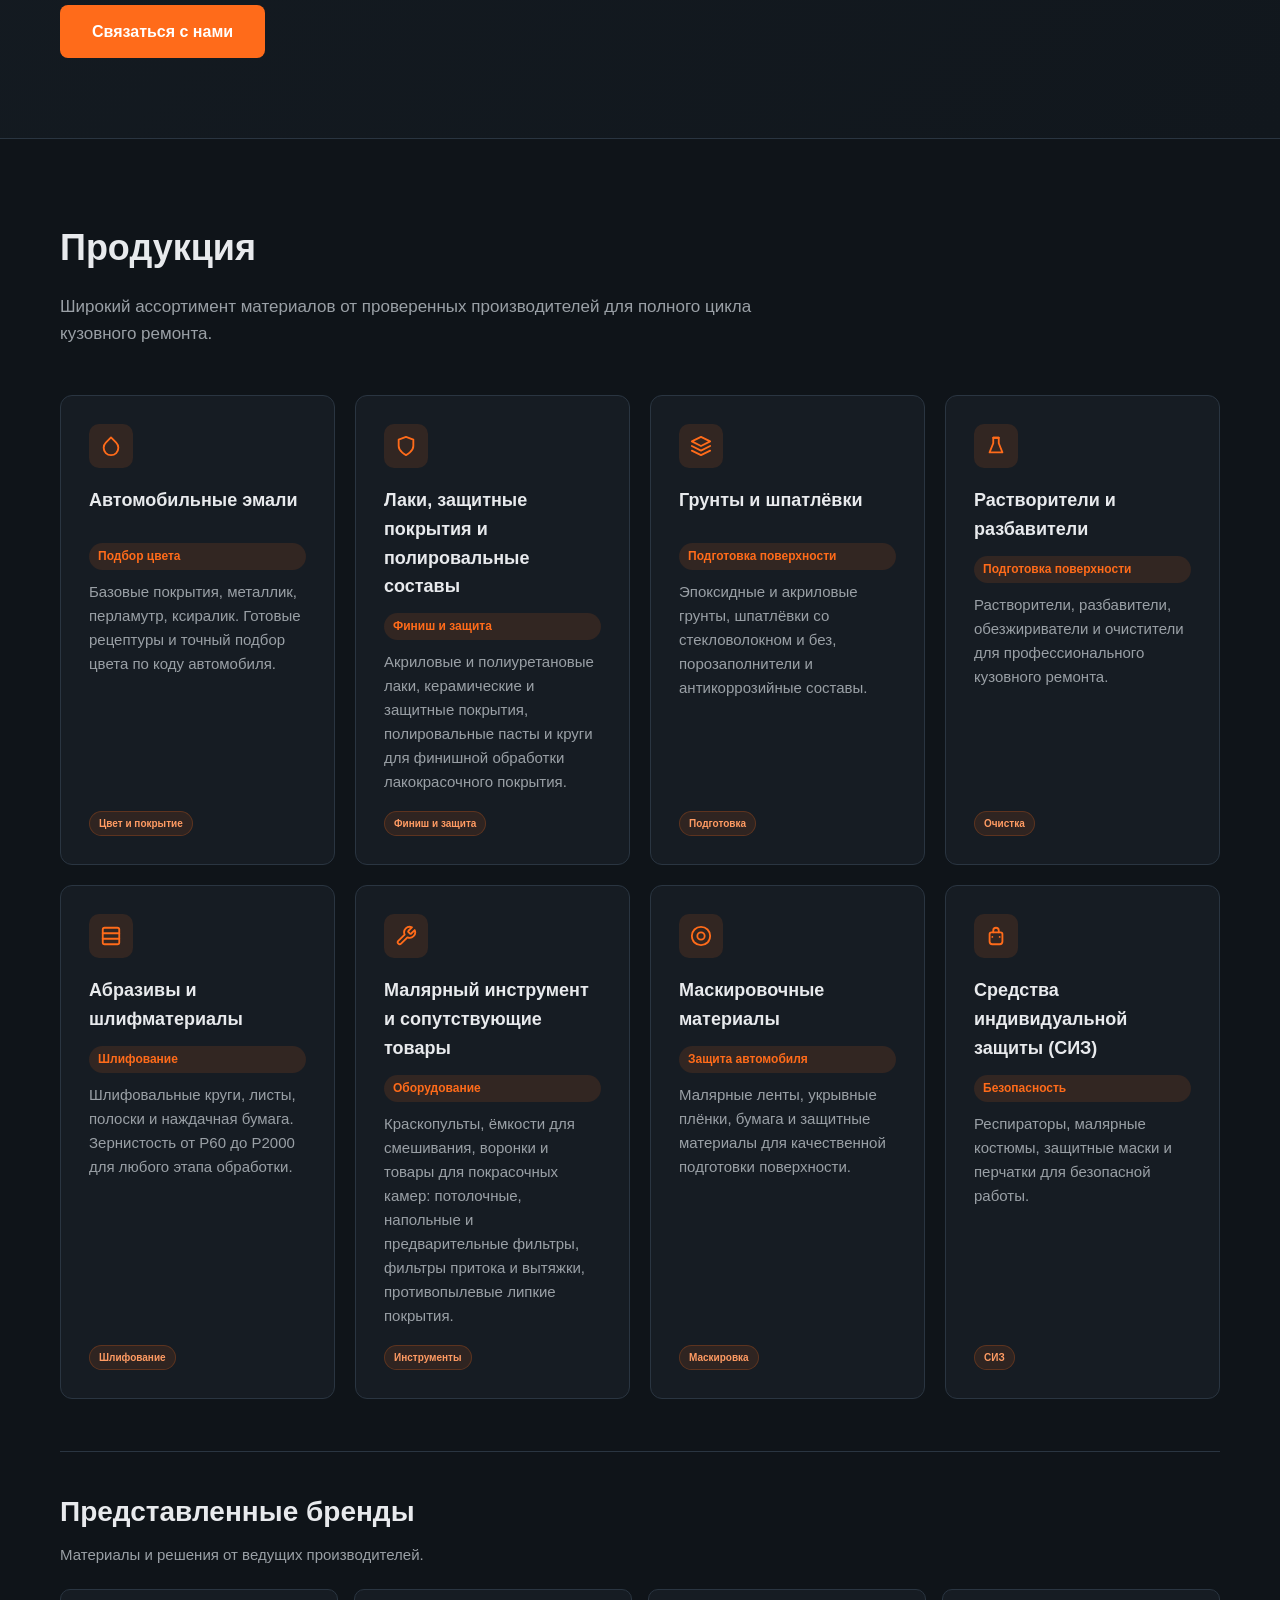
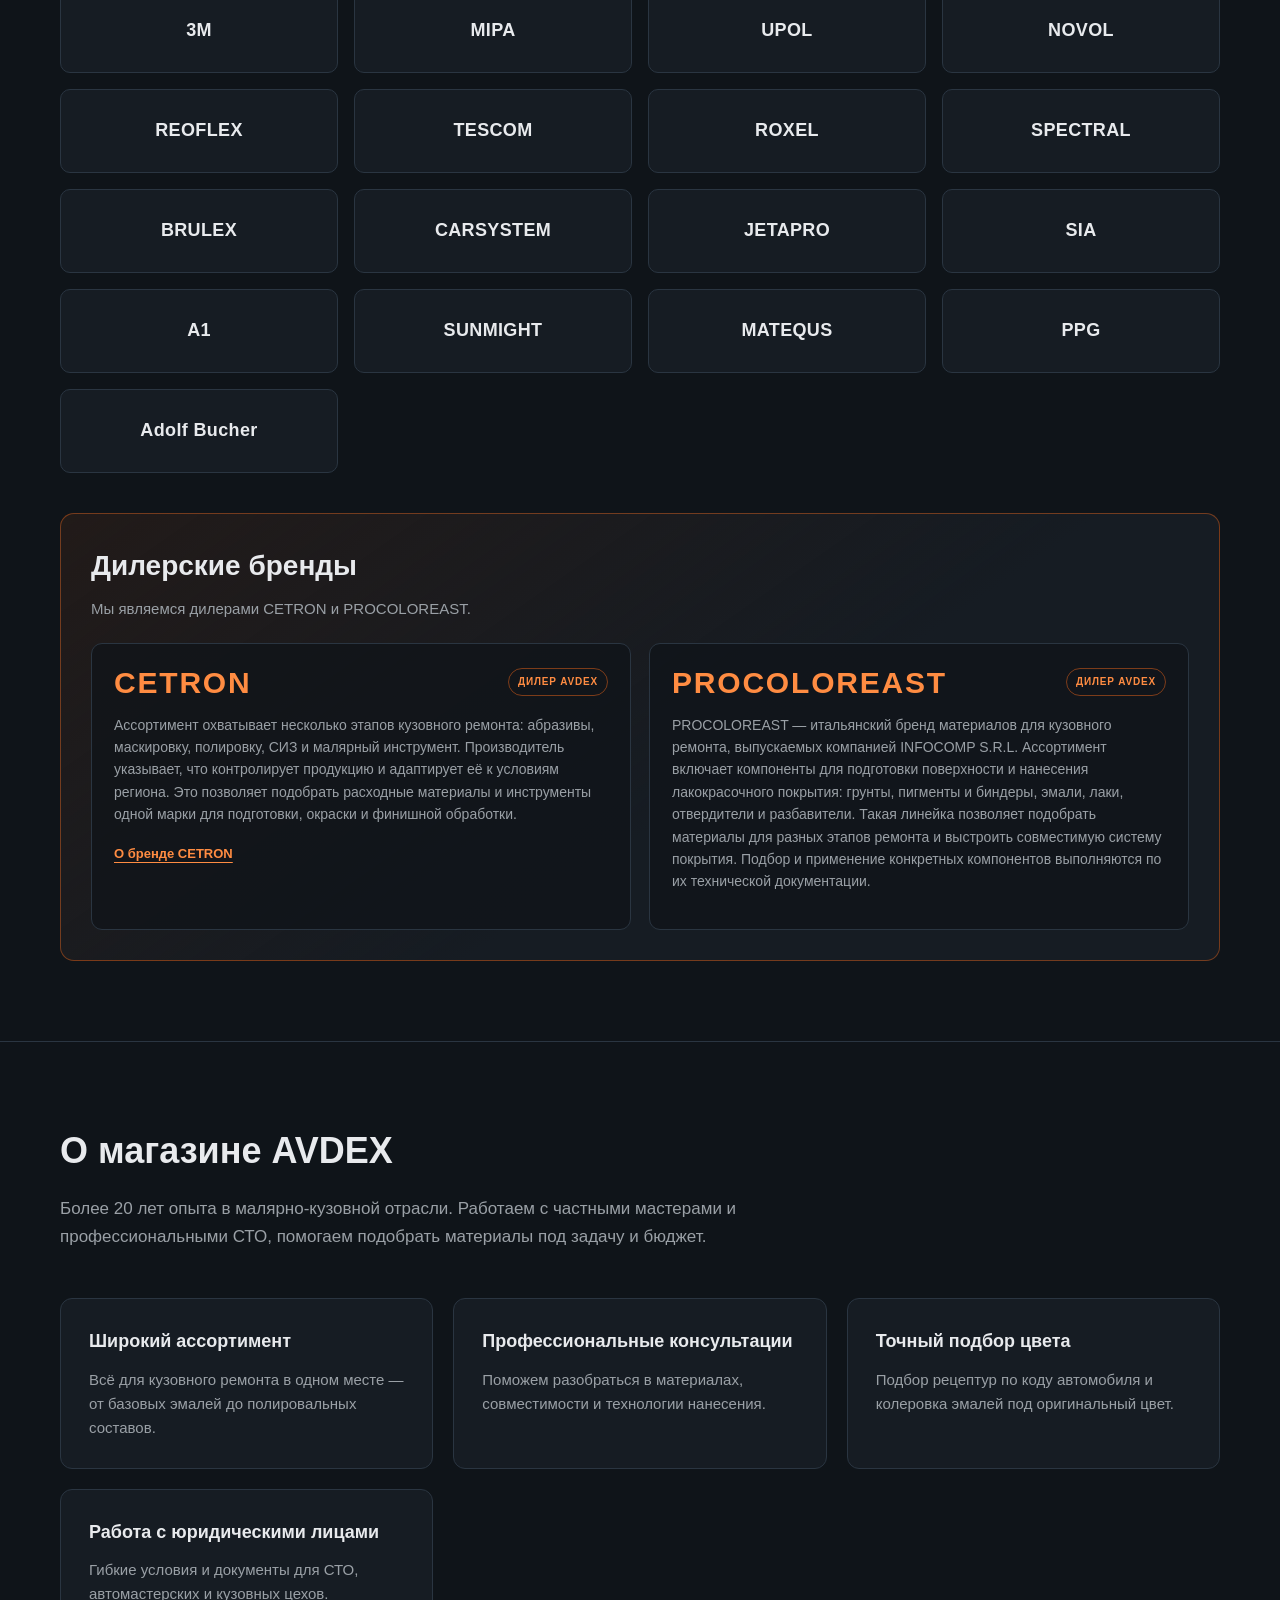
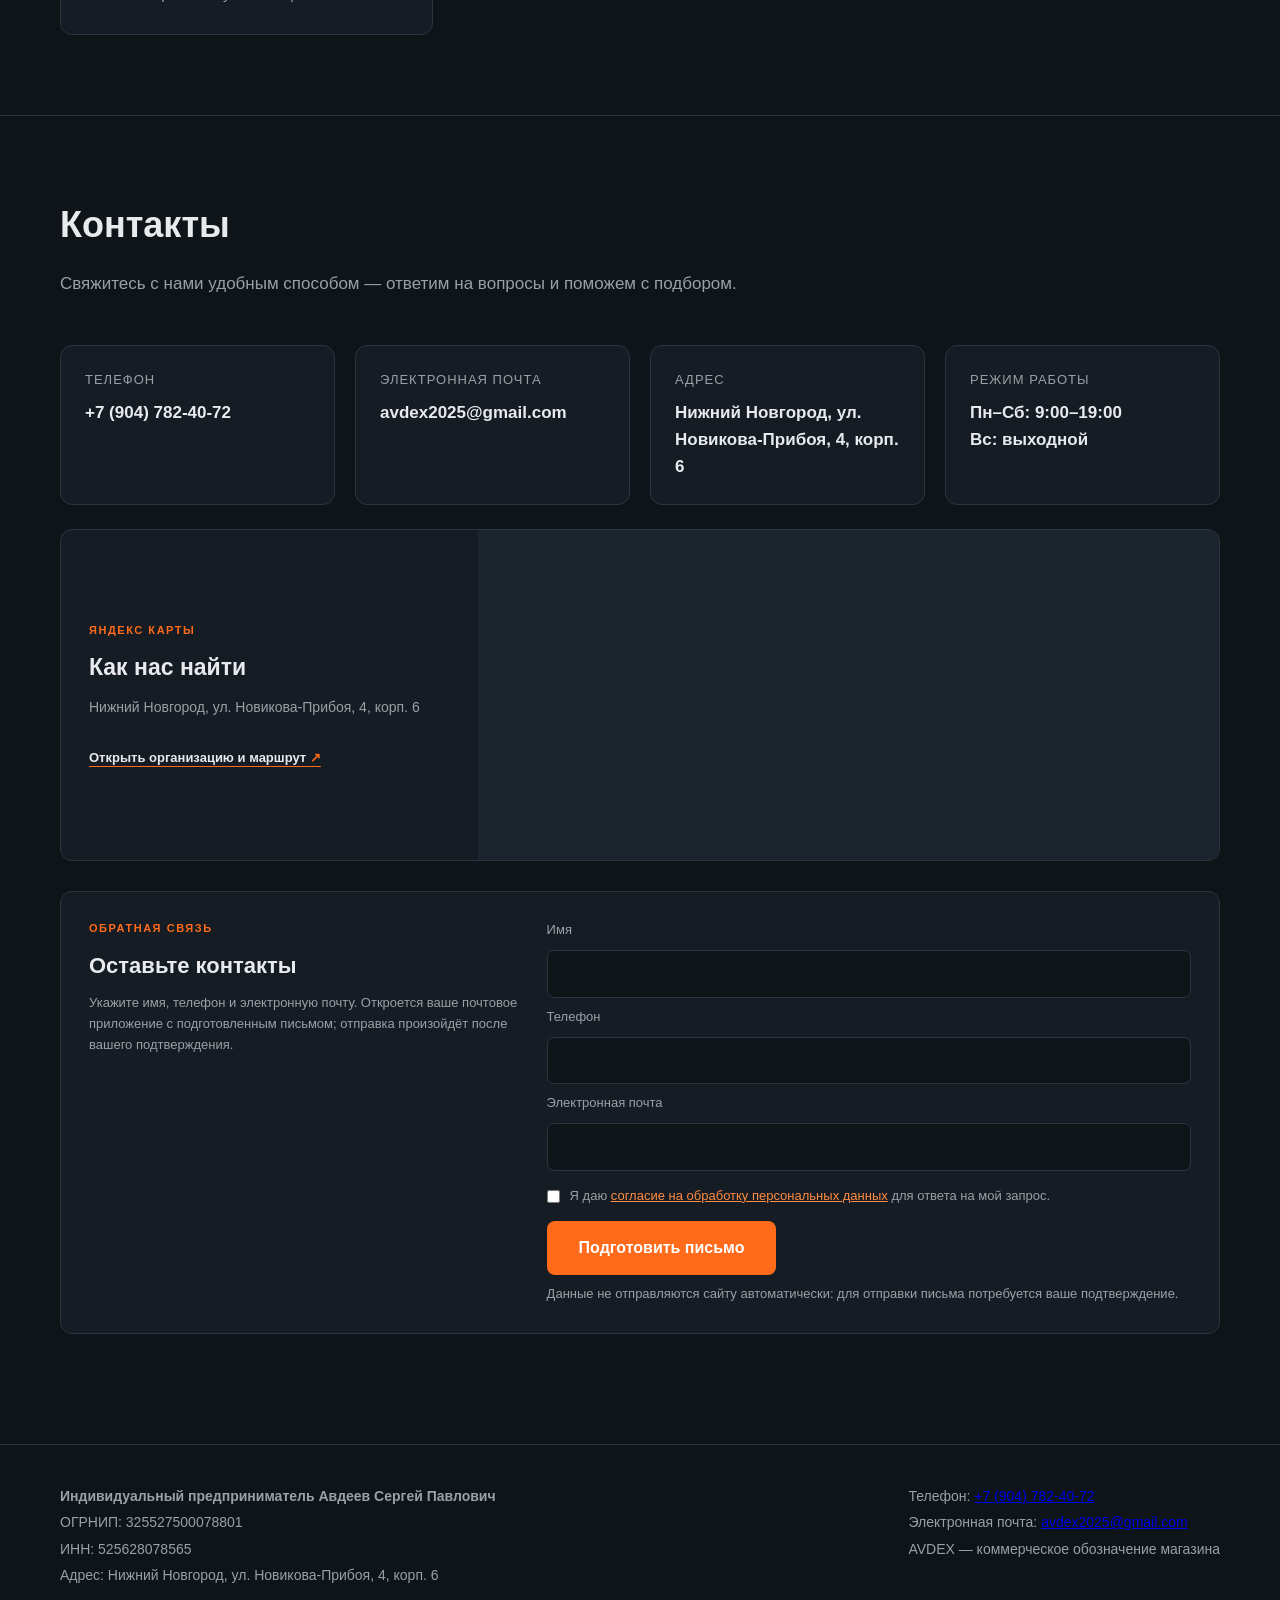
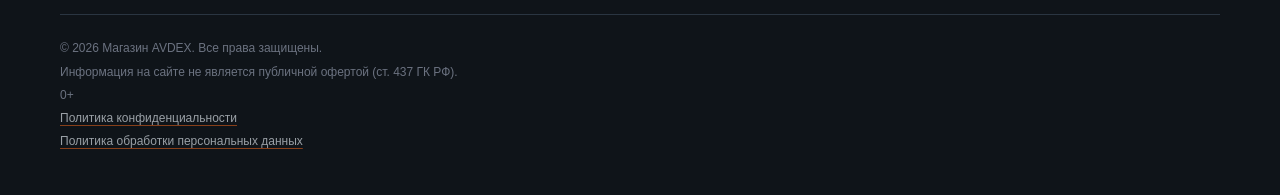
==== commit 03f96cdb: "Add AVDEX contact and business details" ====
--- a/index.html
+++ b/index.html
@@ -214,11 +214,11 @@
       <div class="contacts-grid">
         <div class="contact-item">
           <div class="label">Телефон</div>
-          <div class="value"><a href="tel:+70000000000">+7 (___) ___-__-__</a></div>
+          <div class="value"><a href="tel:+79047824072">+7 (904) 782-40-72</a></div>
         </div>
         <div class="contact-item">
           <div class="label">Электронная почта</div>
-          <div class="value"><a href="mailto:info@avdex.pro">info@avdex.pro</a></div>
+          <div class="value"><a href="mailto:avdex2025@gmail.com">avdex2025@gmail.com</a></div>
         </div>
         <div class="contact-item">
           <div class="label">Адрес</div>
@@ -262,14 +262,14 @@
     <div class="container">
       <div class="footer-inner">
         <div class="footer-info">
-          <p><strong>Индивидуальный предприниматель Фамилия Имя Отчество</strong></p>
-          <p>ОГРНИП: 000000000000000</p>
-          <p>ИНН: 000000000000</p>
+          <p><strong>Индивидуальный предприниматель Авдеев Сергей Павлович</strong></p>
+          <p>ОГРНИП: 325527500078801</p>
+          <p>ИНН: 525628078565</p>
           <p>Адрес: Нижний Новгород, ул. Новикова-Прибоя, 4, корп. 6</p>
         </div>
         <div class="footer-info">
-          <p>Телефон: +7 (___) ___-__-__</p>
-          <p>Электронная почта: info@avdex.pro</p>
+          <p>Телефон: <a href="tel:+79047824072">+7 (904) 782-40-72</a></p>
+          <p>Электронная почта: <a href="mailto:avdex2025@gmail.com">avdex2025@gmail.com</a></p>
           <p>AVDEX — коммерческое обозначение магазина</p>
         </div>
       </div>
--- a/style.css
+++ b/style.css
@@ -278,10 +278,10 @@
 .brand-showcase { margin-top: 52px; padding-top: 38px; border-top: 1px solid var(--border); }
 .brand-showcase .section-title { margin-bottom: 8px; font-size: clamp(21px,2.4vw,28px); }
 .brand-showcase .section-sub { margin-bottom: 22px; font-size: 15px; }
-.brand-grid { display: grid; grid-template-columns: repeat(auto-fit,minmax(132px,1fr)); gap: 12px; }
-.brand-wordmark { display: flex; min-height: 76px; flex-direction: column; justify-content: center; align-items: center; gap: 7px; padding: 12px; border: 1px solid var(--border); border-radius: 10px; background: var(--bg-2); text-align: center; }
-.brand-wordmark strong { color: var(--text); font-size: clamp(16px,2vw,22px); font-weight: 850; letter-spacing: .035em; line-height: 1.1; overflow-wrap: anywhere; }
-.brand-wordmark:nth-child(3n) strong { letter-spacing: .09em; }
+.brand-grid { display: grid; grid-template-columns: repeat(auto-fit,minmax(min(100%,220px),1fr)); gap: 16px; }
+.brand-wordmark { display: flex; min-width: 0; min-height: 84px; flex-direction: column; justify-content: center; align-items: center; gap: 7px; padding: 14px 12px; border: 1px solid var(--border); border-radius: 10px; background: var(--bg-2); text-align: center; }
+.brand-wordmark strong { color: var(--text); font-size: clamp(14px,1.5vw,18px); font-weight: 850; letter-spacing: .02em; line-height: 1.2; white-space: nowrap; }
+
 .brand-dealer { border: 1px solid rgba(255,107,26,.8); background: linear-gradient(145deg,rgba(255,107,26,.16),var(--bg-2) 65%); box-shadow: inset 0 3px 0 var(--accent); }
 .brand-dealer strong { color: var(--accent-hover); font-size: clamp(17px,2.3vw,24px); }
 .brand-dealer span { color: var(--text-muted); font-size: 10px; font-weight: 800; letter-spacing: .1em; text-transform: uppercase; }
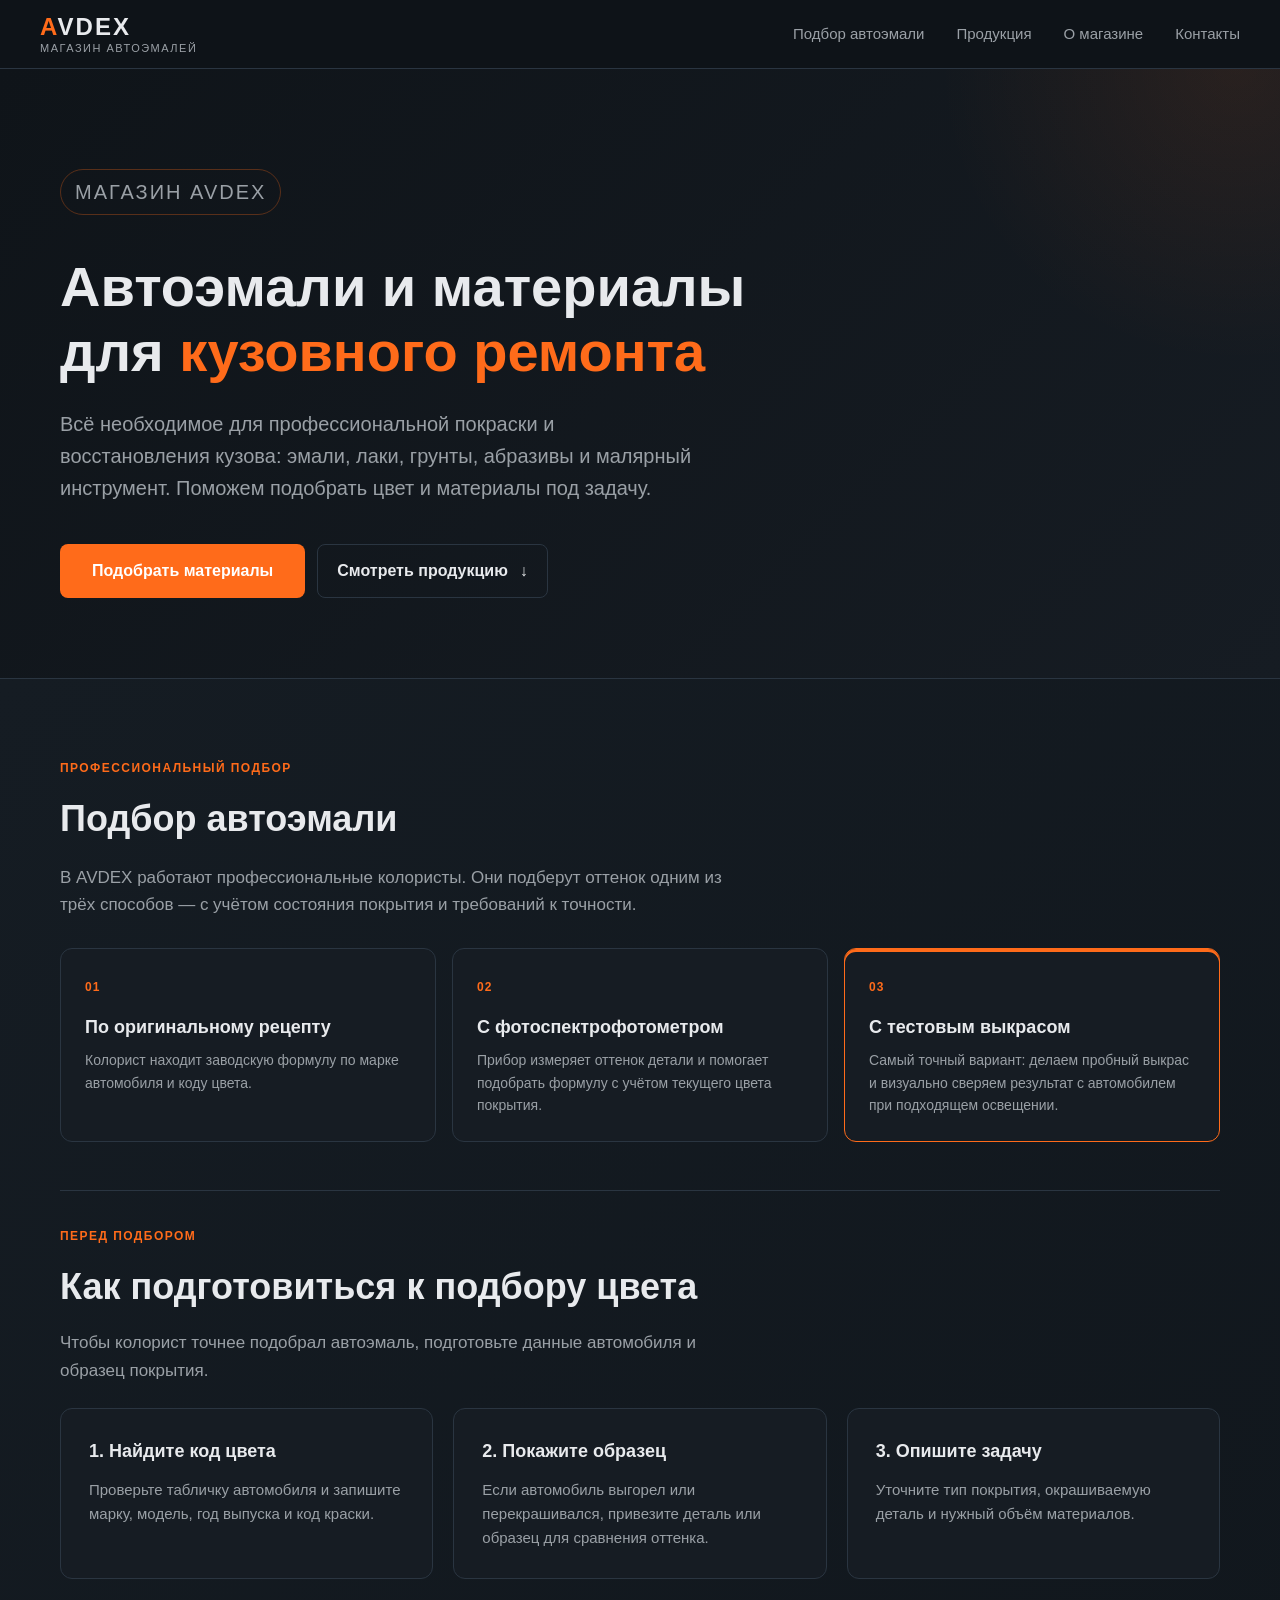
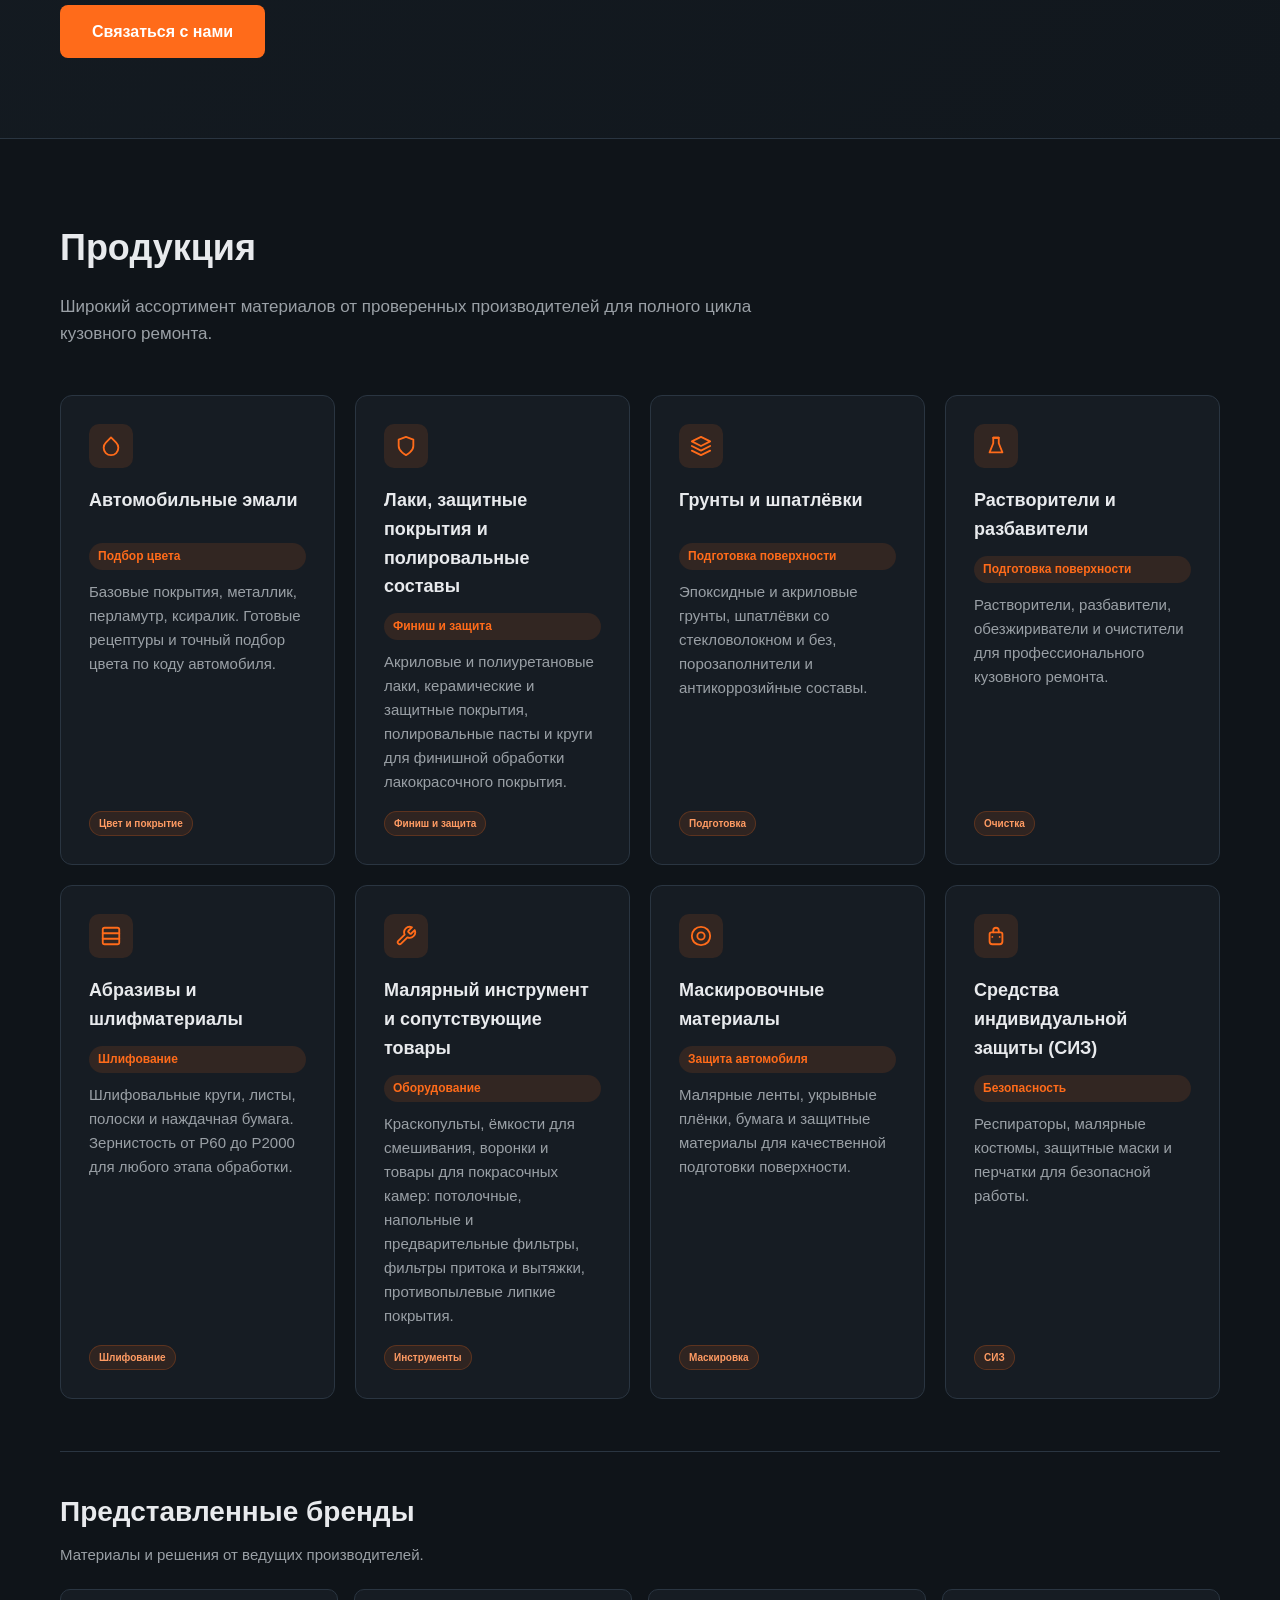
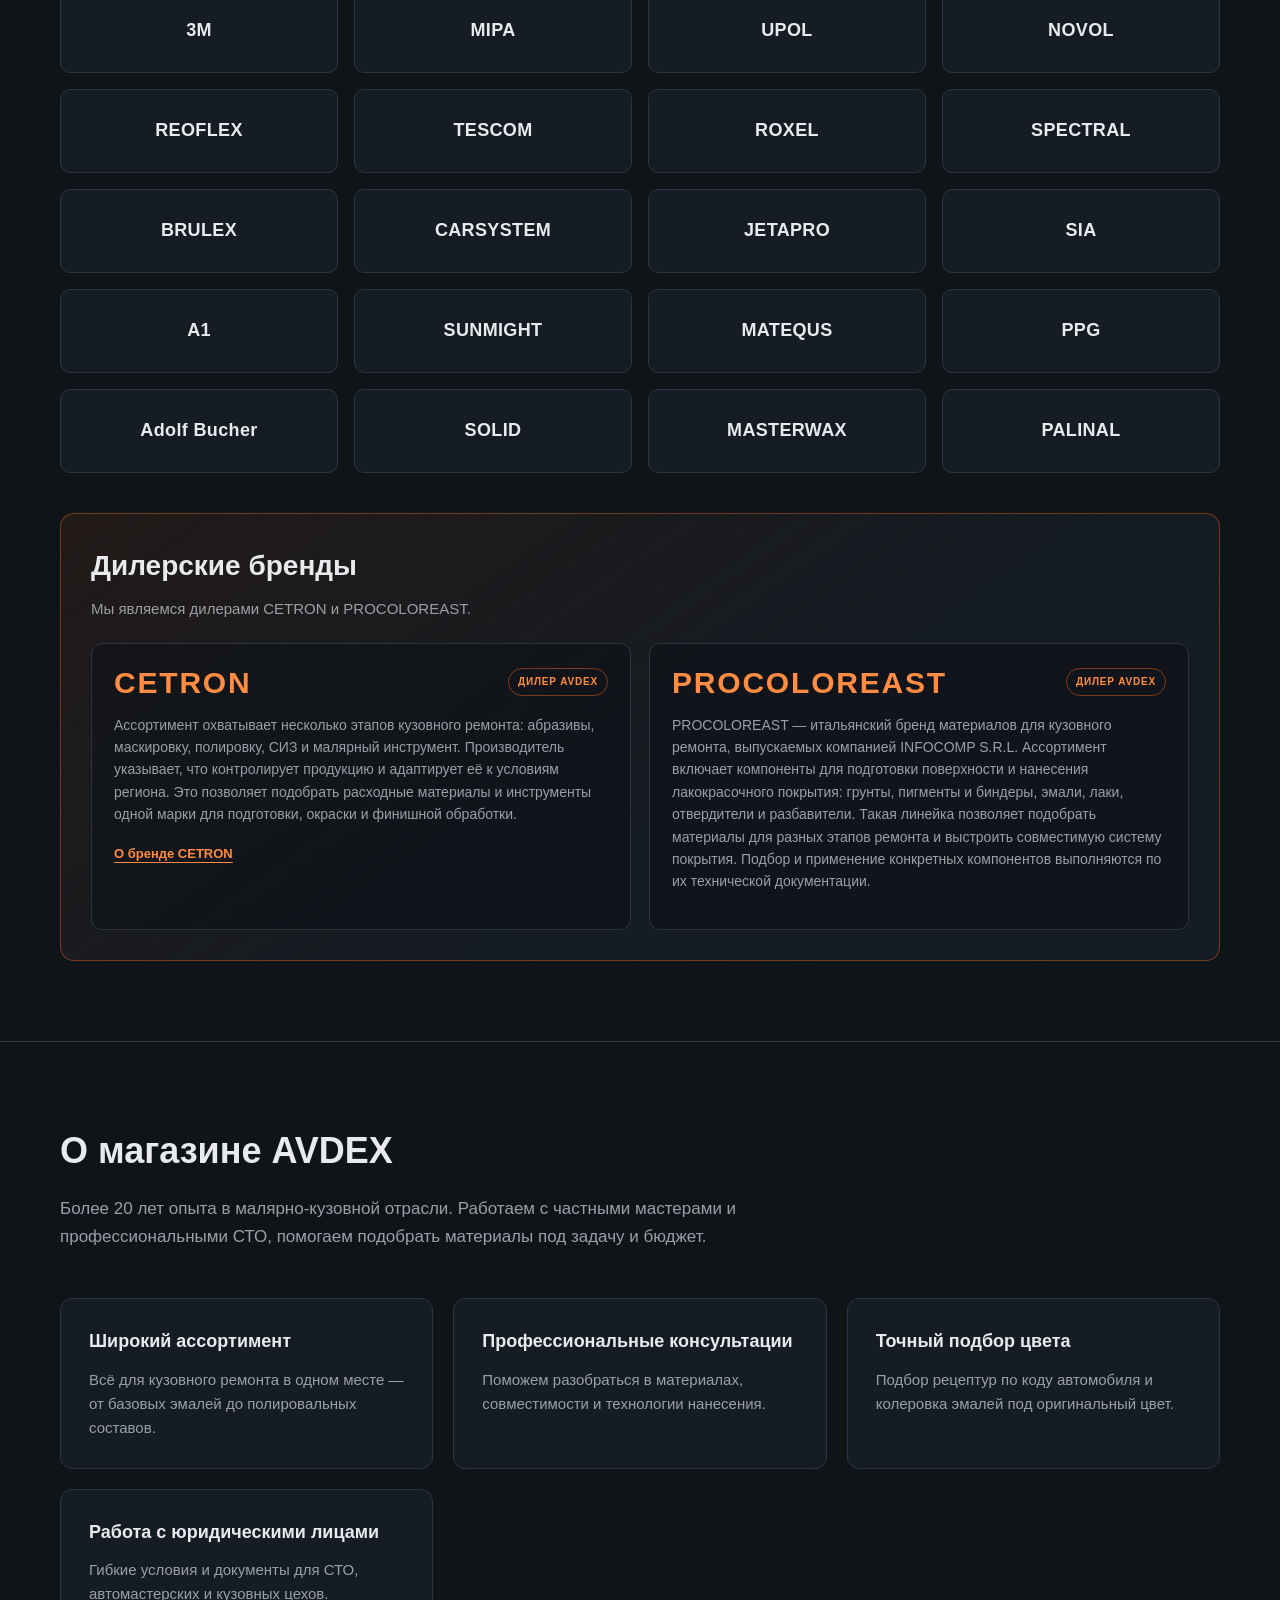
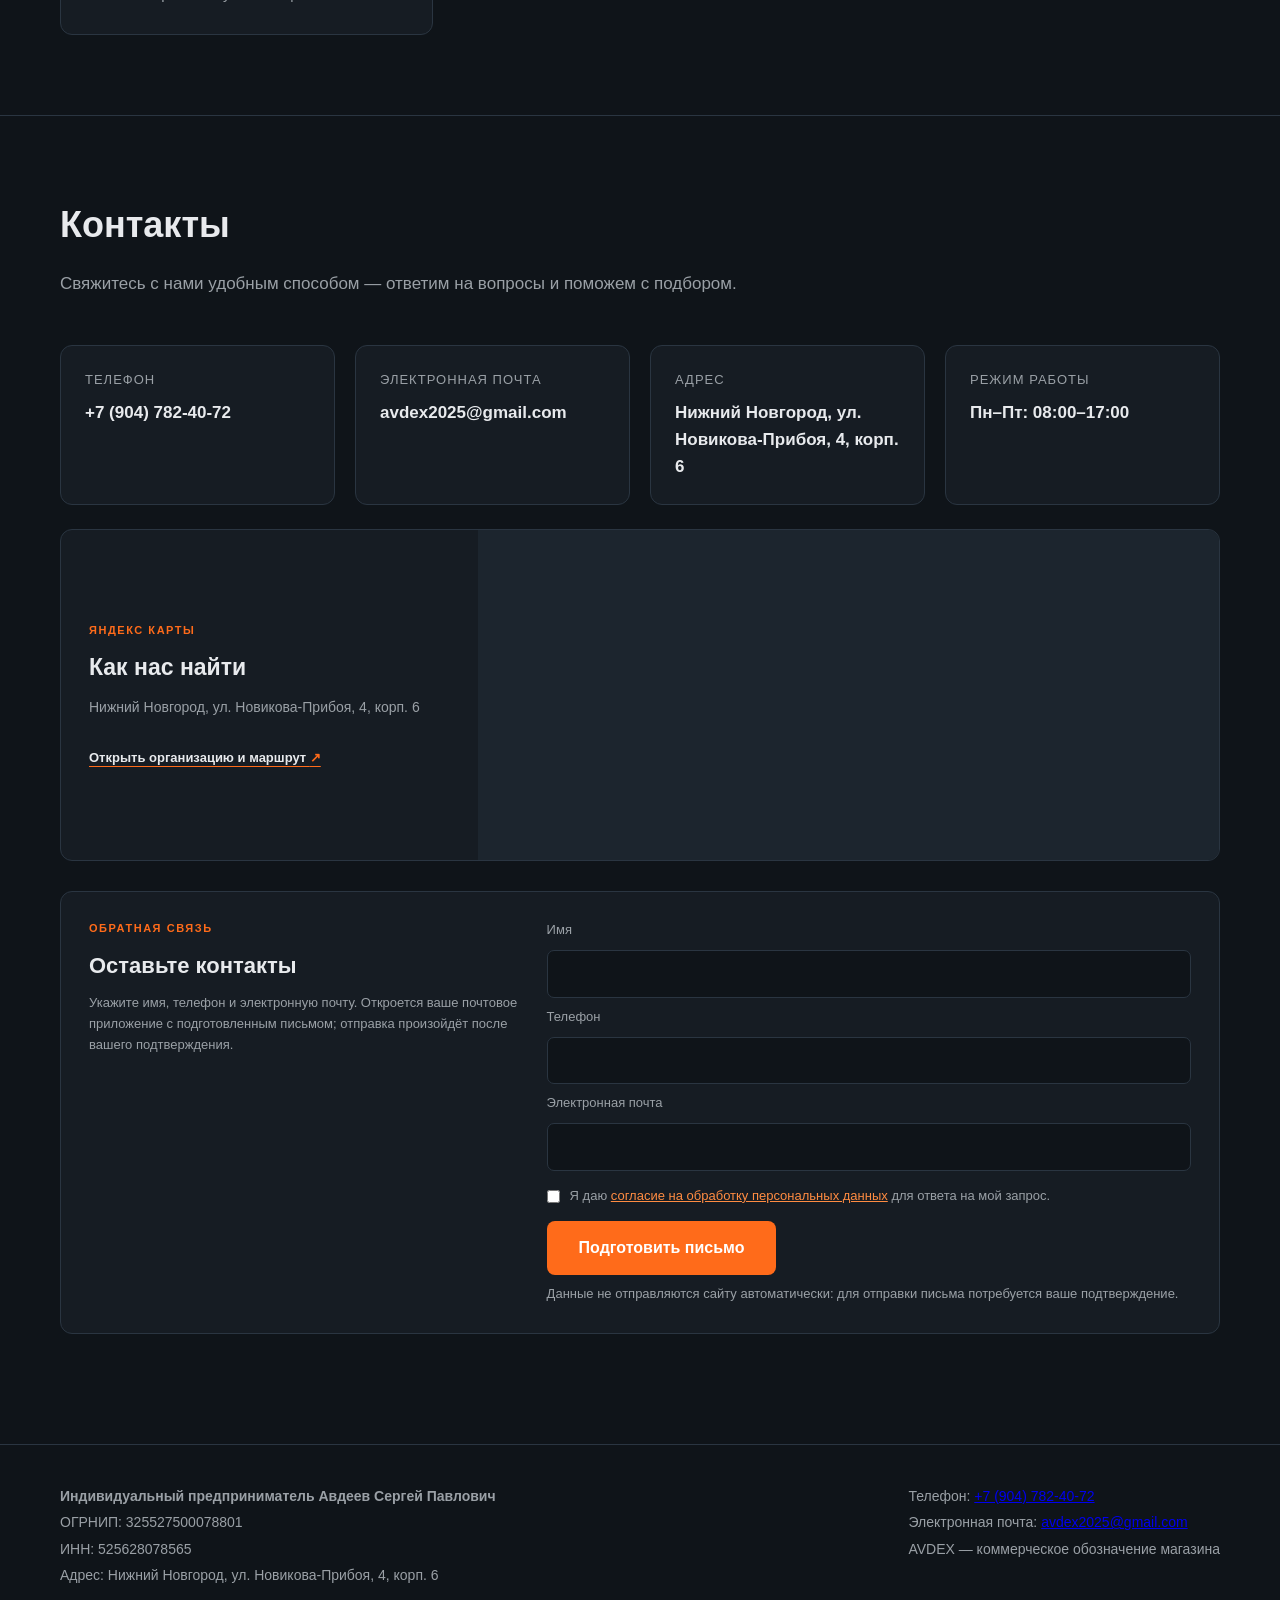
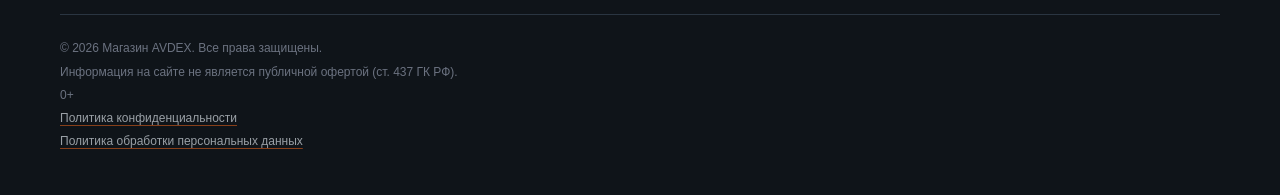
==== commit 0b169d9e: "Add brands and update store hours" ====
--- a/index.html
+++ b/index.html
@@ -157,6 +157,9 @@
           <div class="brand-wordmark"><strong>MATEQUS</strong></div>
           <div class="brand-wordmark"><strong>PPG</strong></div>
           <div class="brand-wordmark"><strong>Adolf Bucher</strong></div>
+          <div class="brand-wordmark"><strong>SOLID</strong></div>
+          <div class="brand-wordmark"><strong>MASTERWAX</strong></div>
+          <div class="brand-wordmark"><strong>PALINAL</strong></div>
         </div>
       </div>
       <div class="dealer-showcase">
@@ -226,7 +229,7 @@
         </div>
         <div class="contact-item">
           <div class="label">Режим работы</div>
-          <div class="value">Пн–Сб: 9:00–19:00<br>Вс: выходной</div>
+          <div class="value">Пн–Пт: 08:00–17:00</div>
         </div>
       </div>
       <div class="map-card">
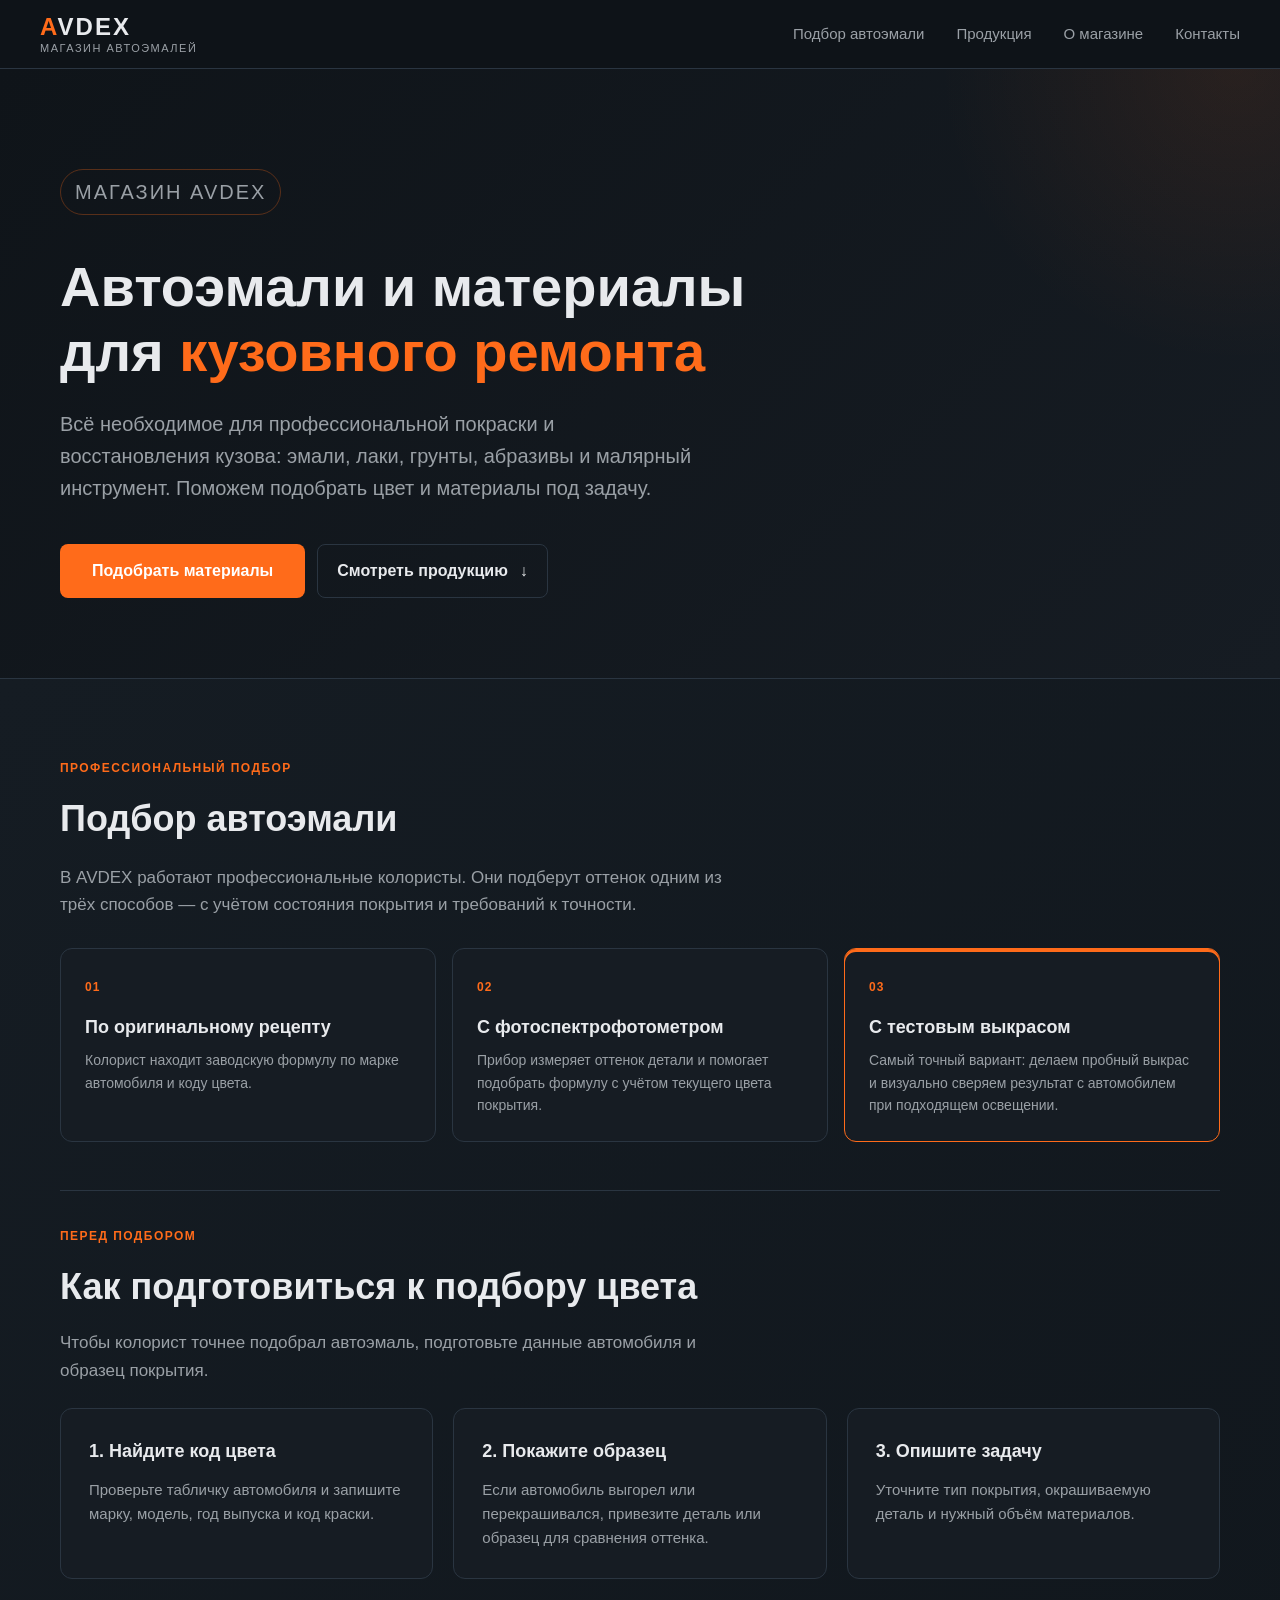
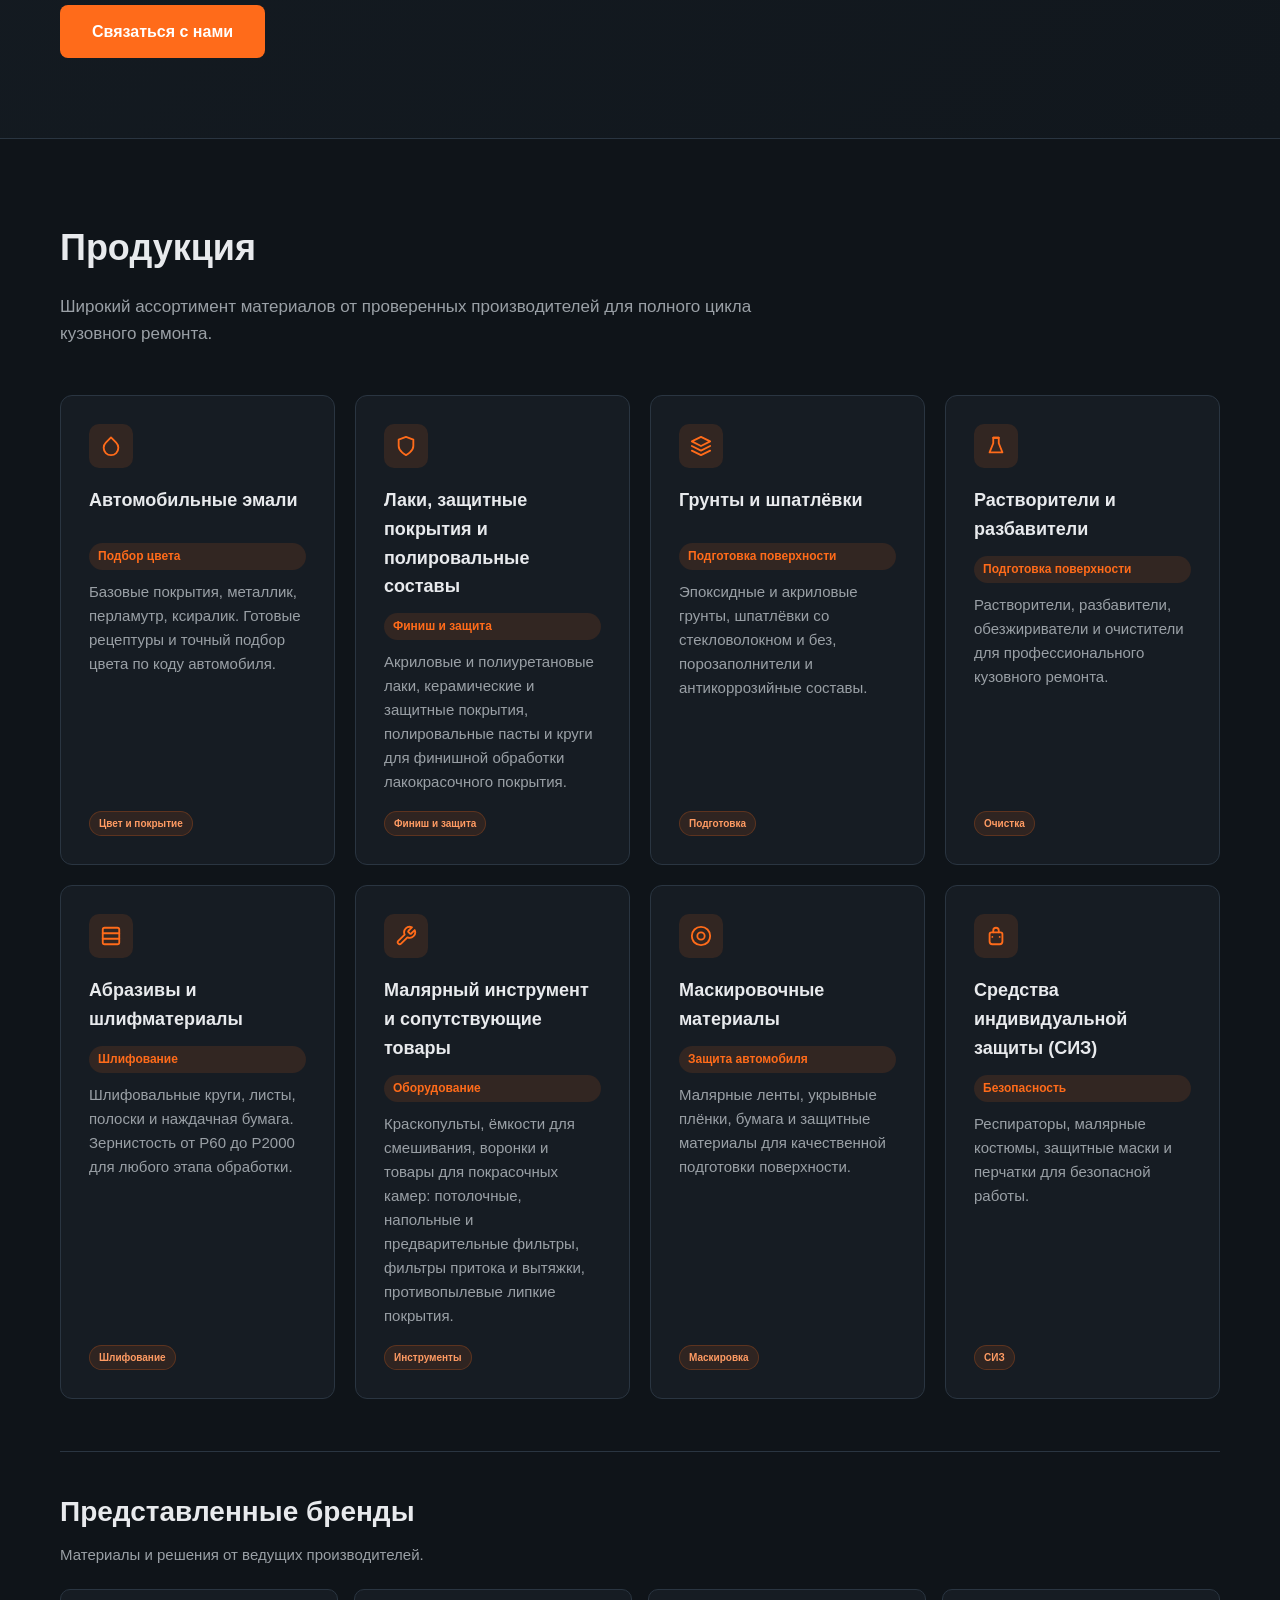
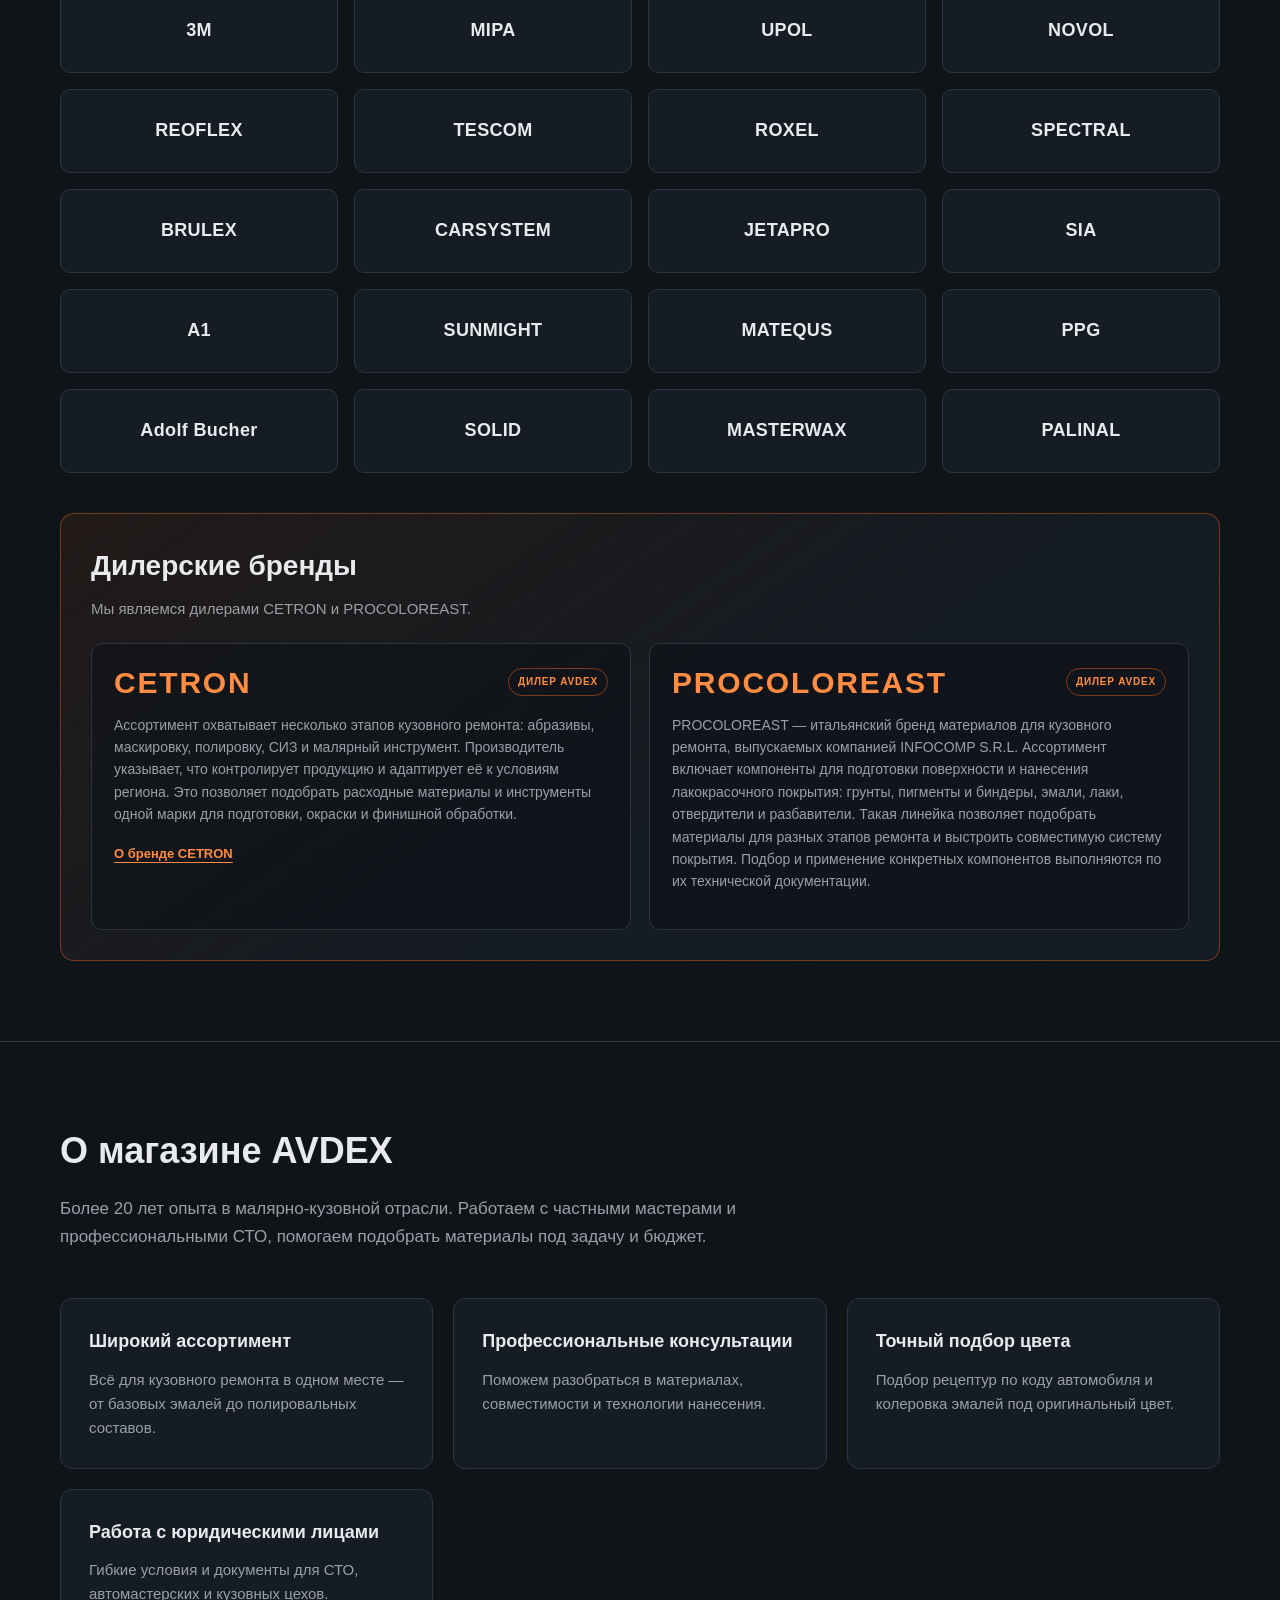
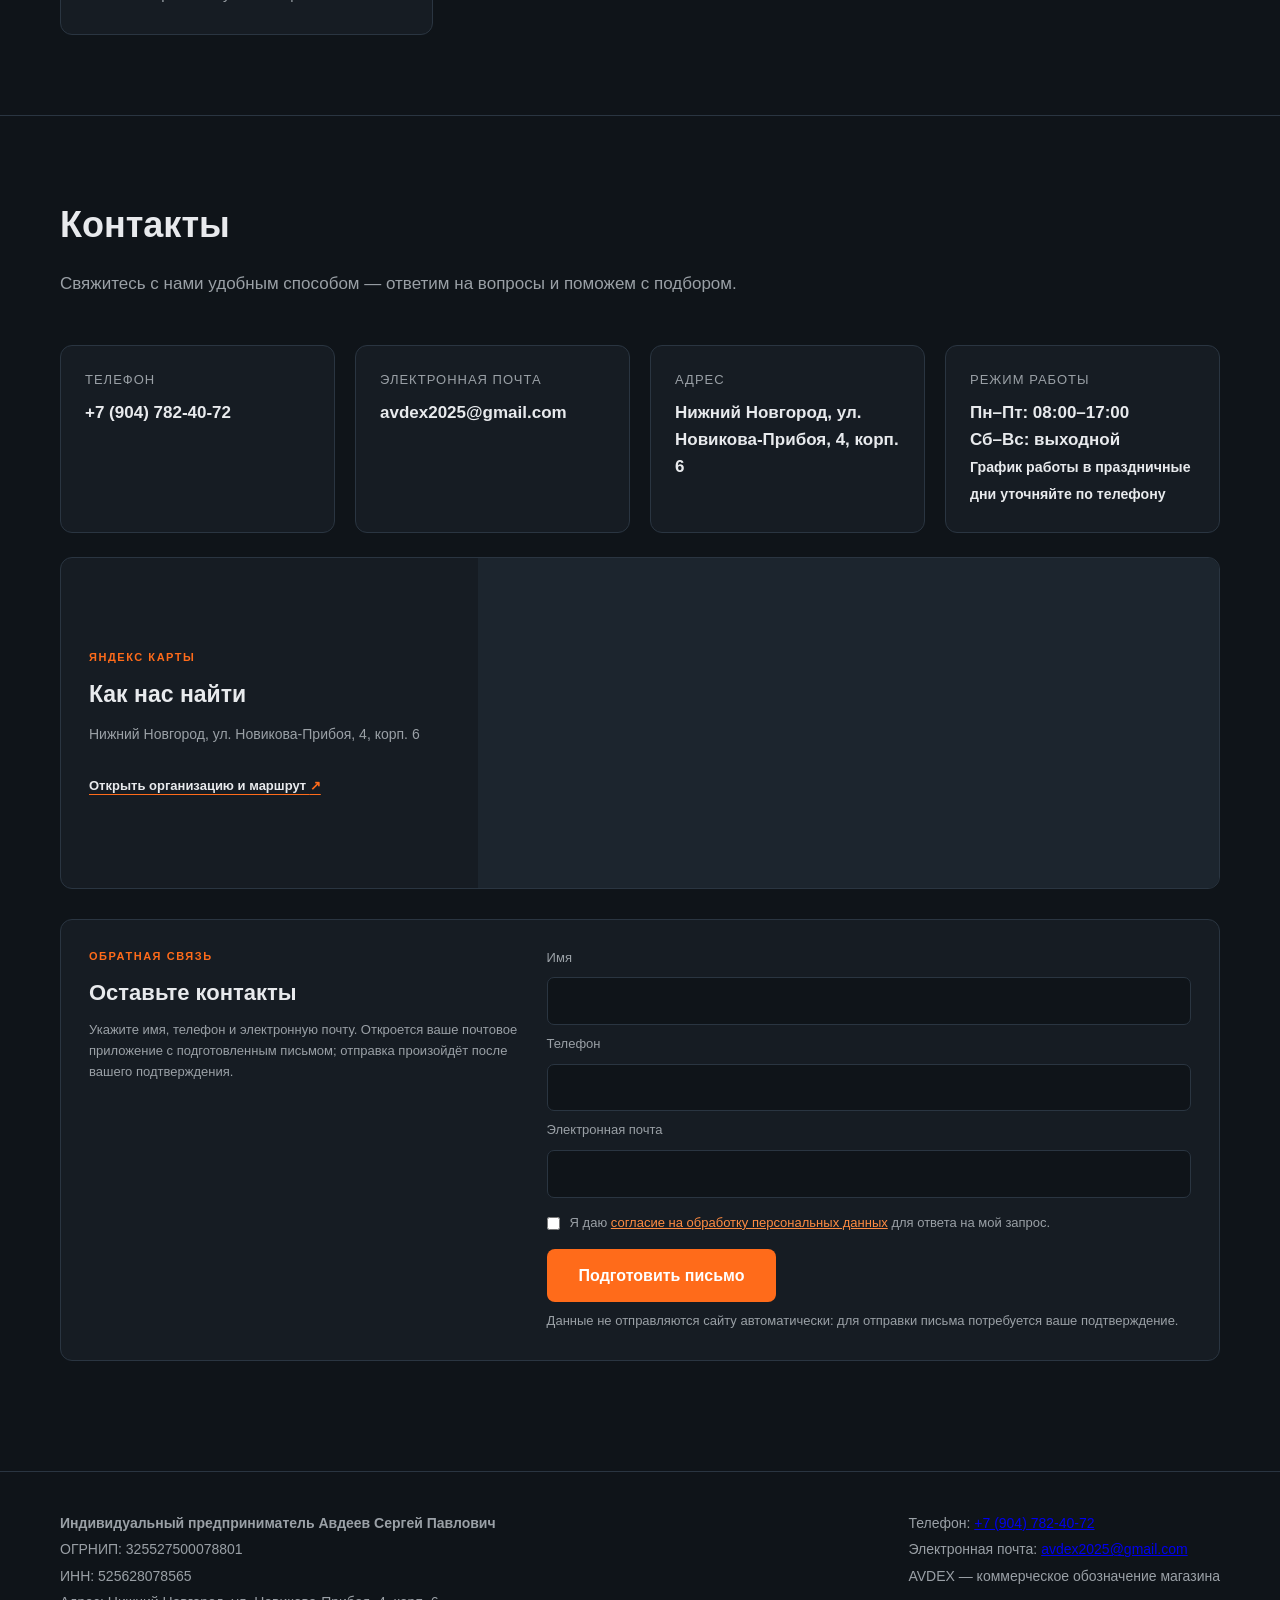
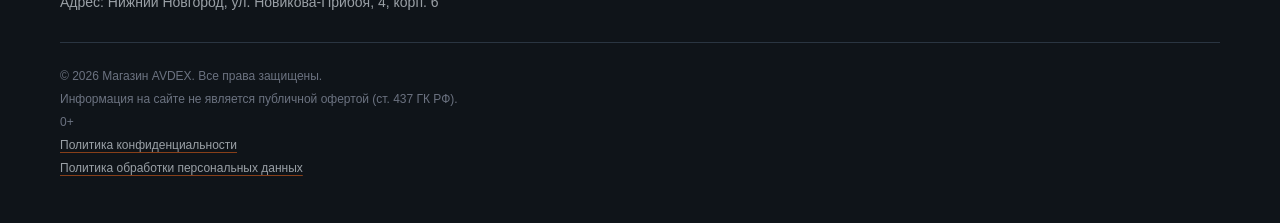
==== commit 84c764d6: "Complete holiday and weekend hours" ====
--- a/index.html
+++ b/index.html
@@ -229,7 +229,7 @@
         </div>
         <div class="contact-item">
           <div class="label">Режим работы</div>
-          <div class="value">Пн–Пт: 08:00–17:00</div>
+          <div class="value">Пн–Пт: 08:00–17:00<br>Сб–Вс: выходной<br><small>График работы в праздничные дни уточняйте по телефону</small></div>
         </div>
       </div>
       <div class="map-card">
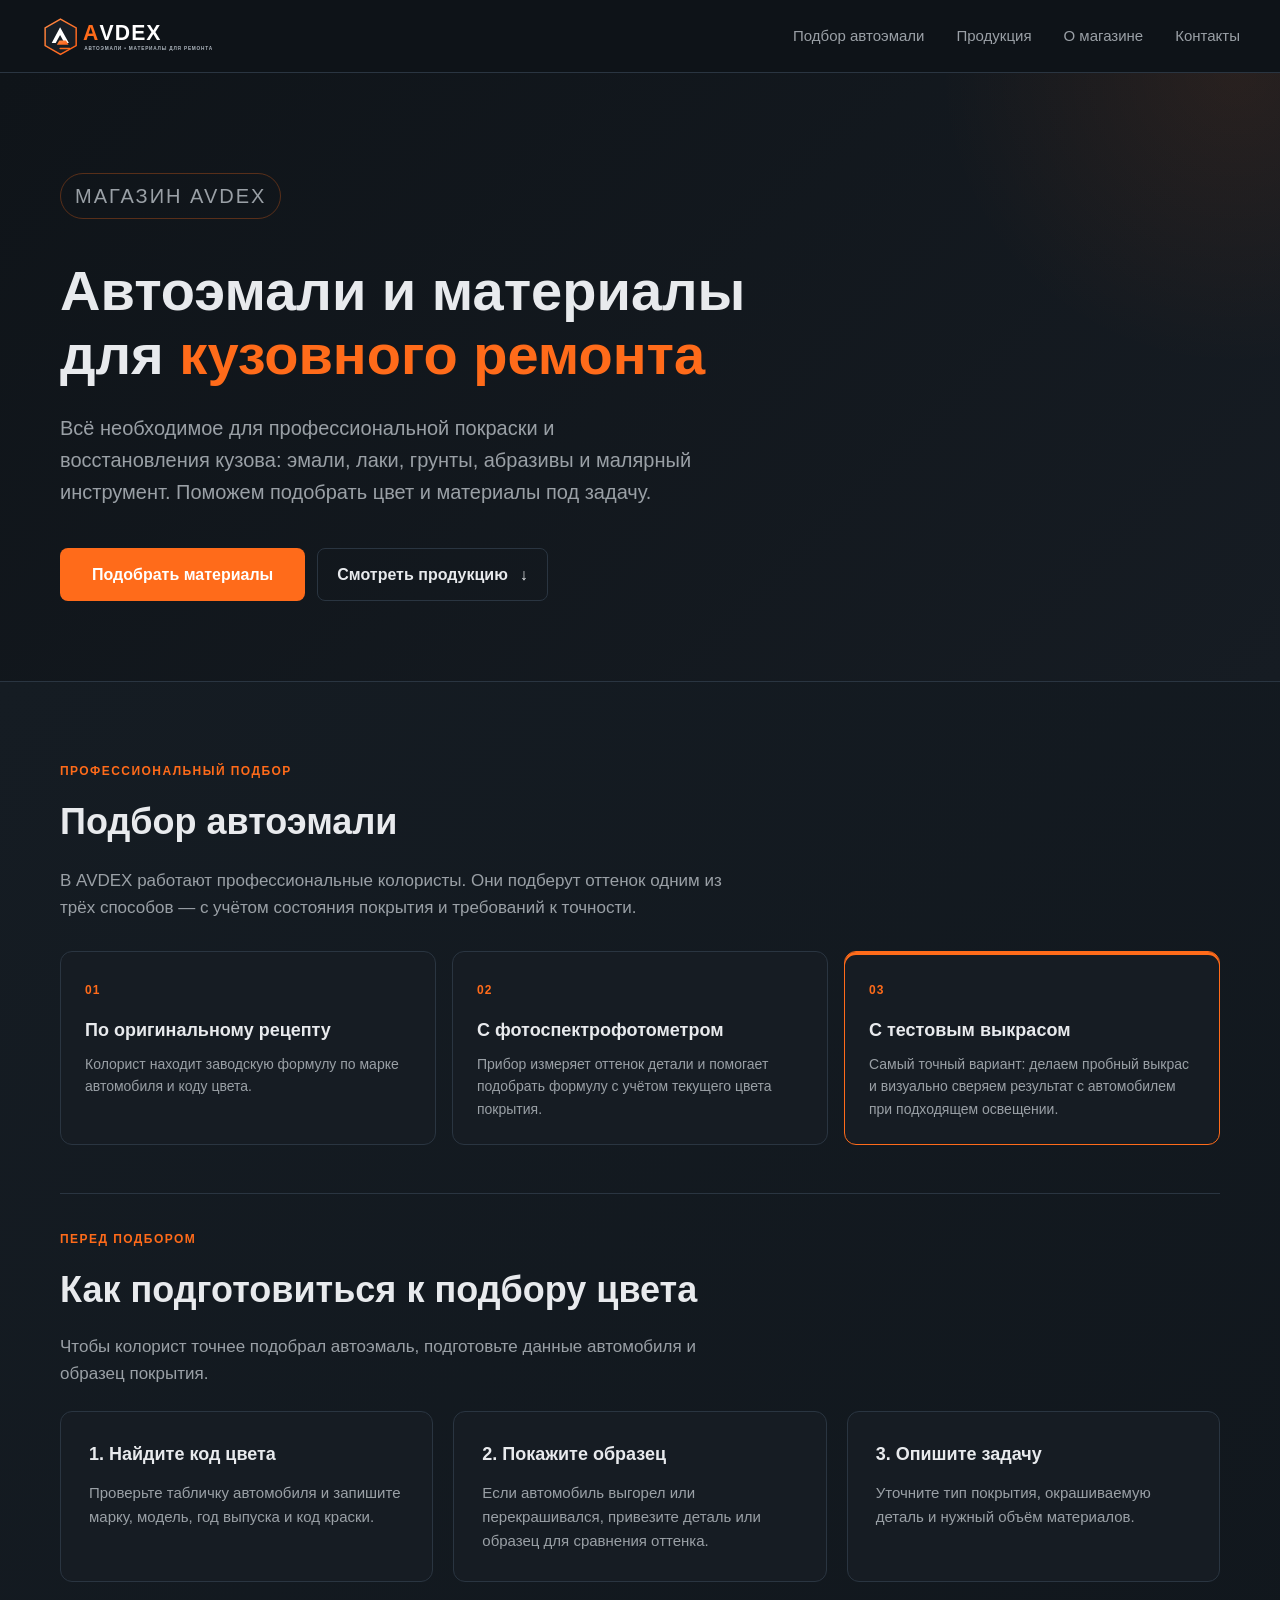
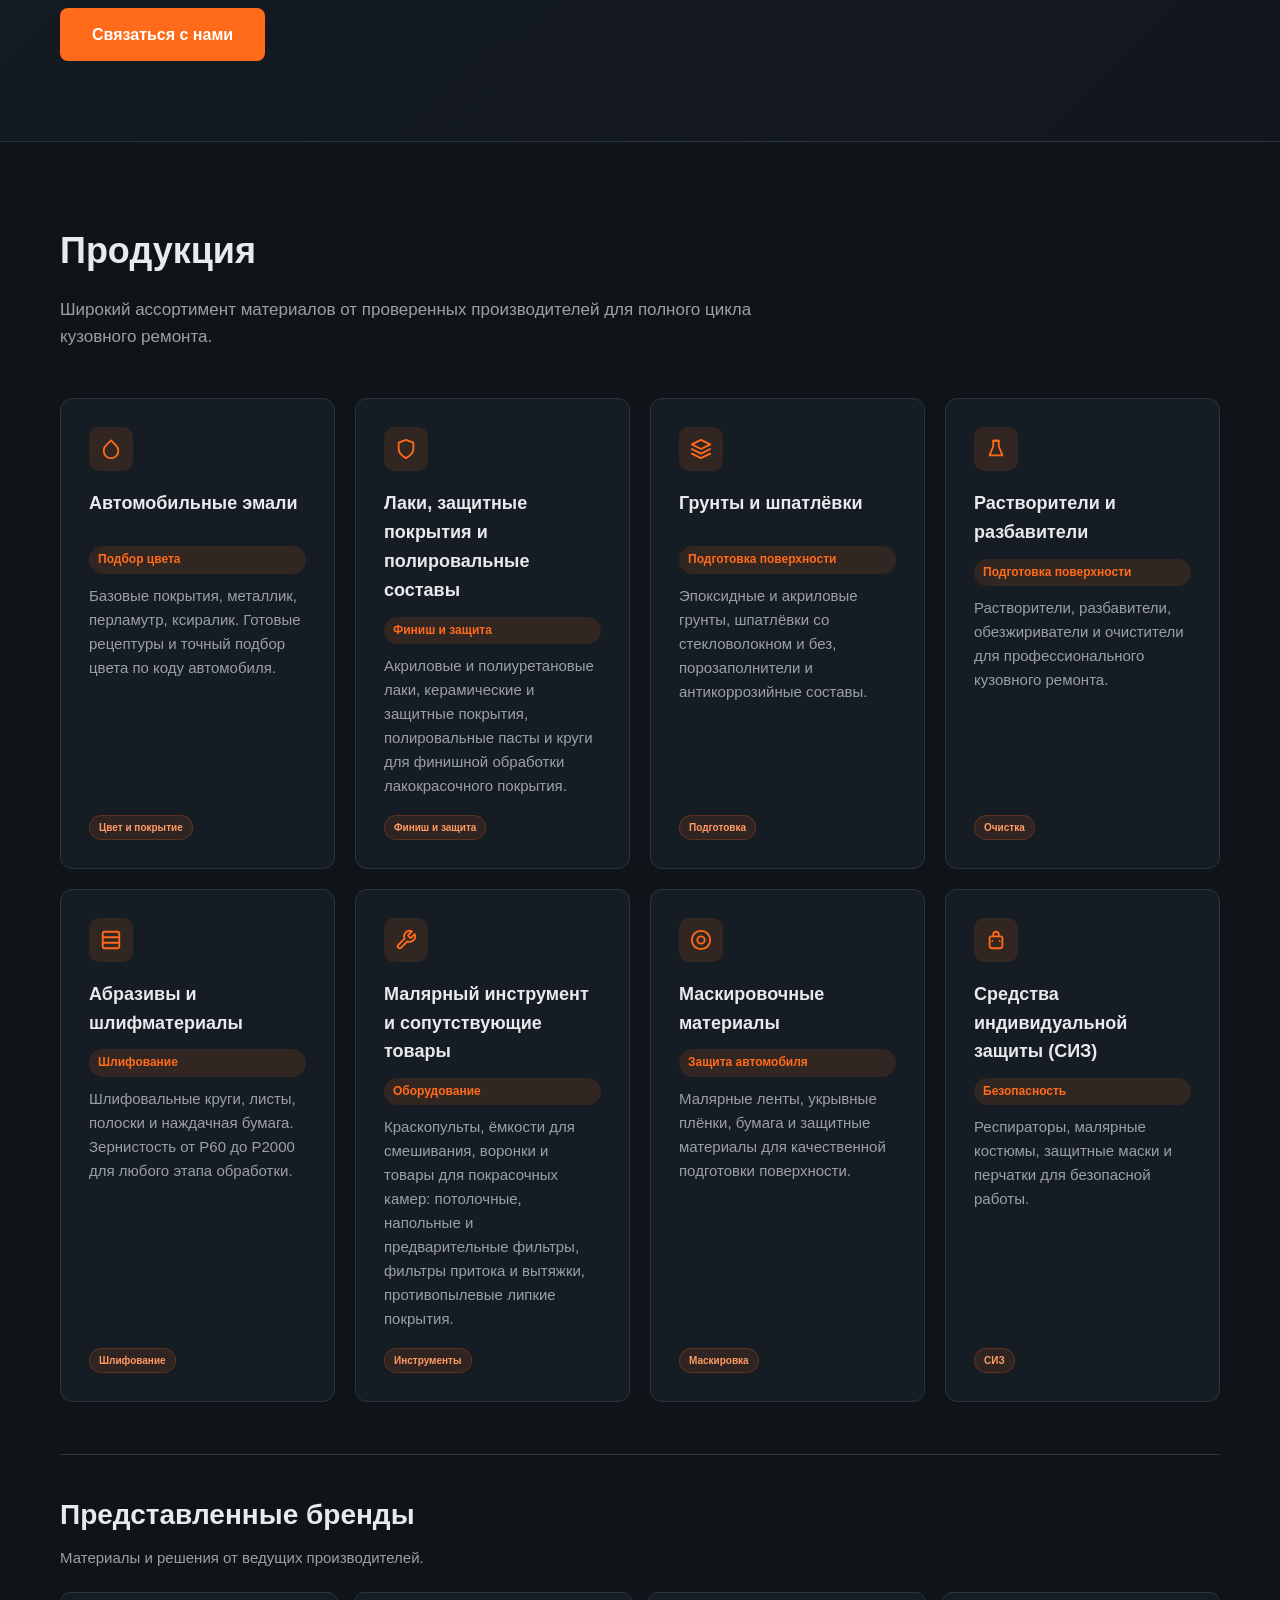
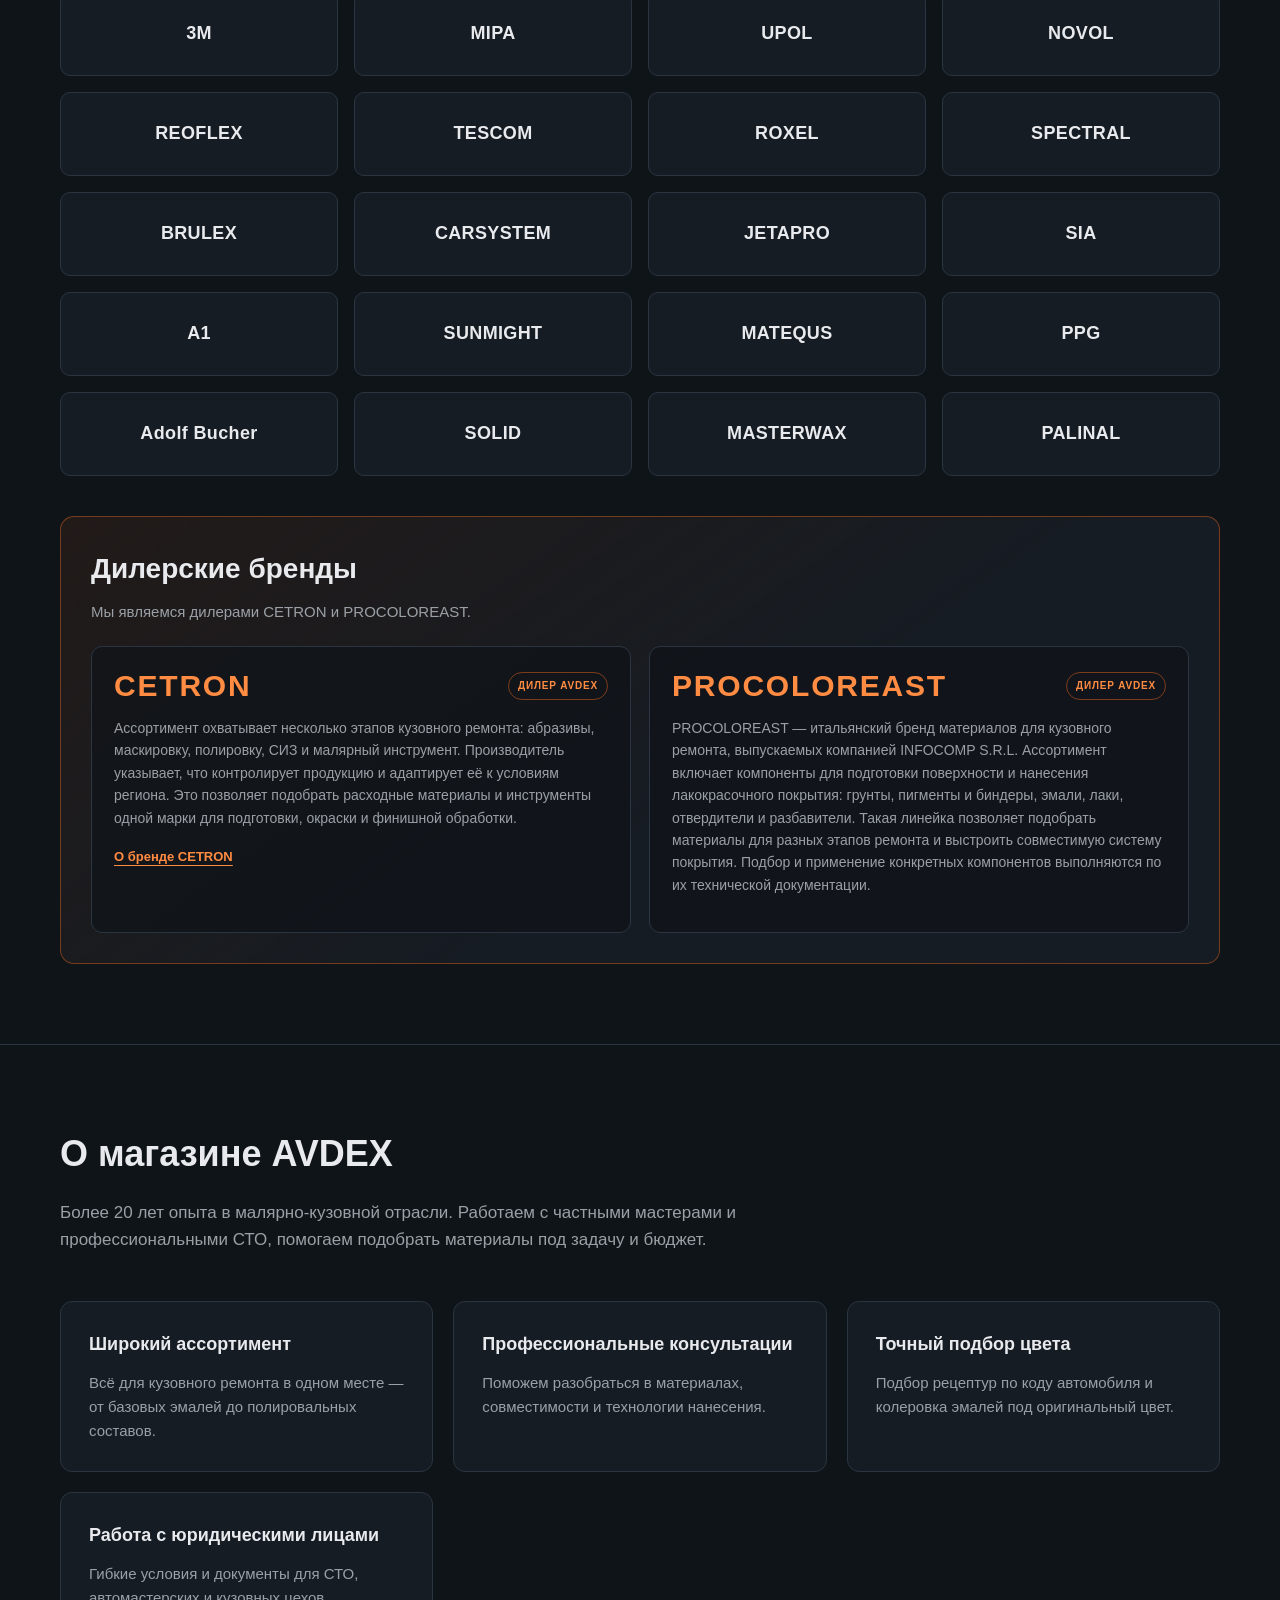
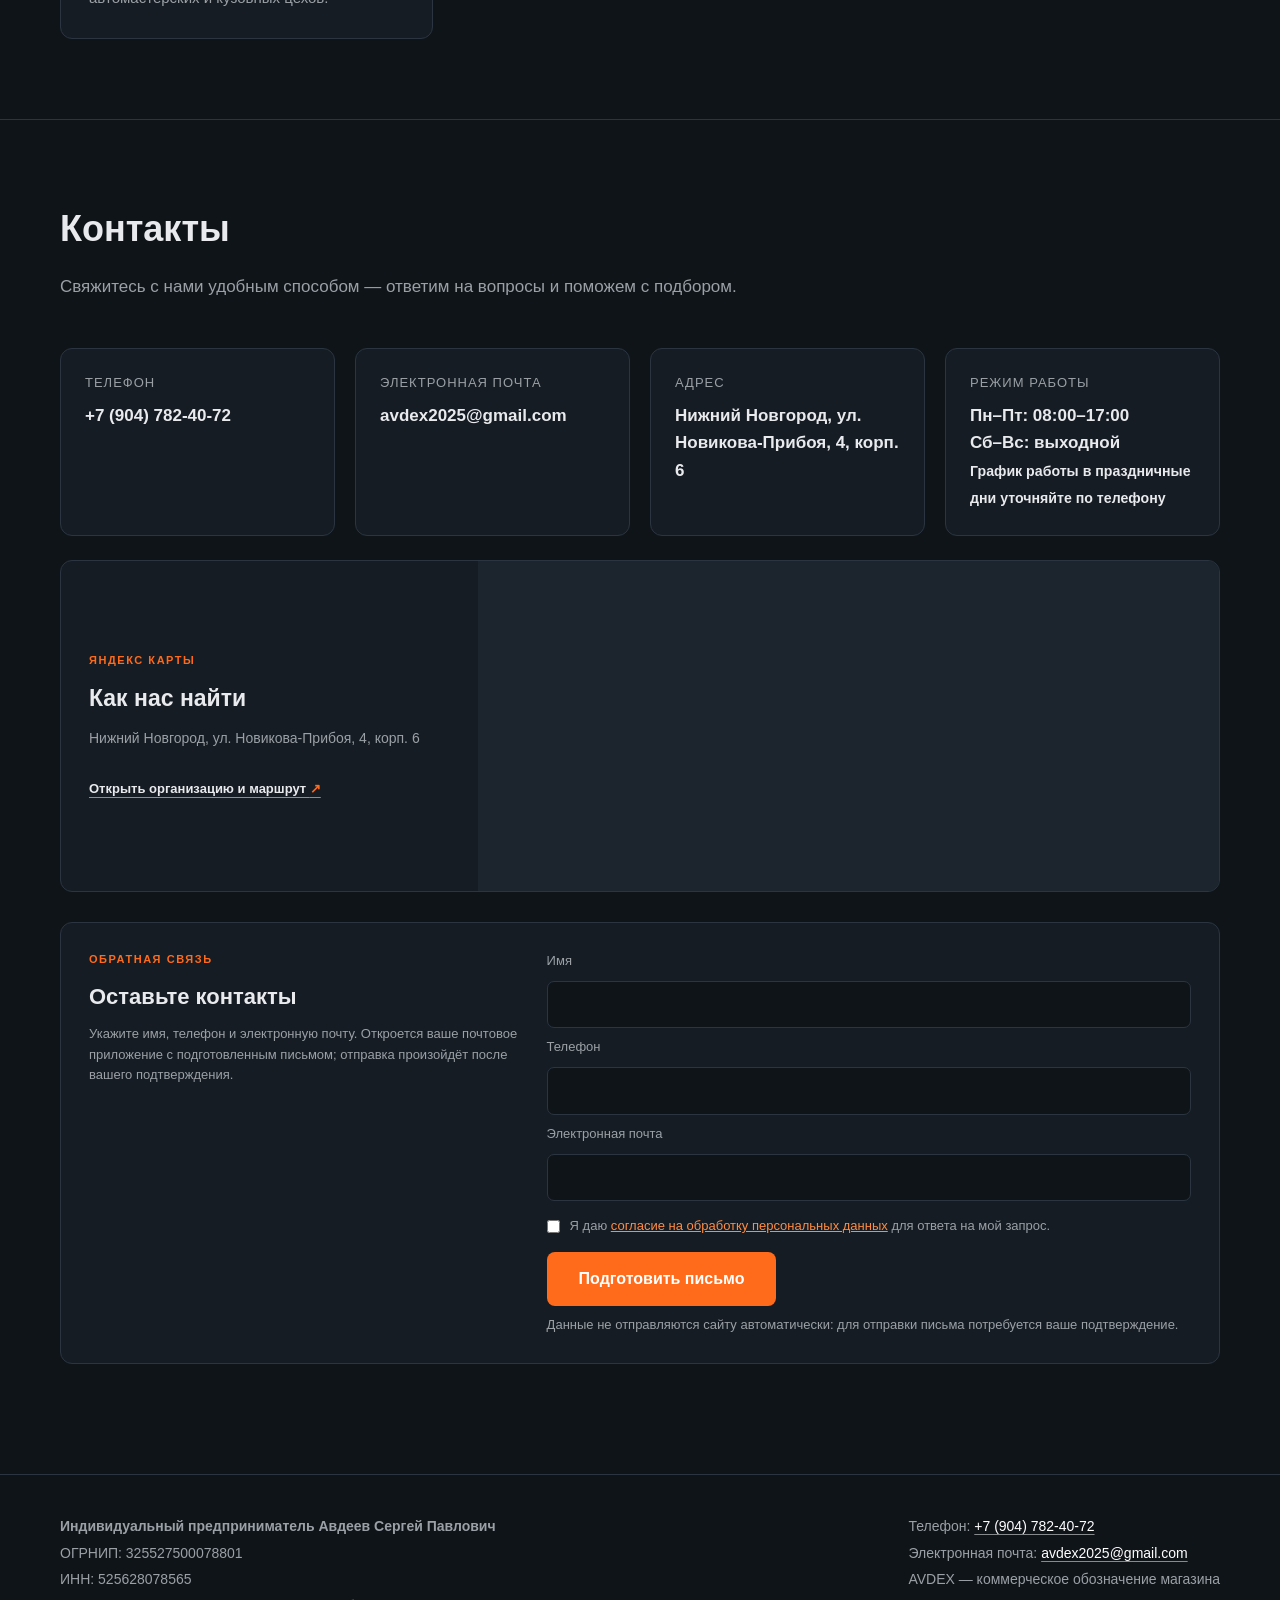
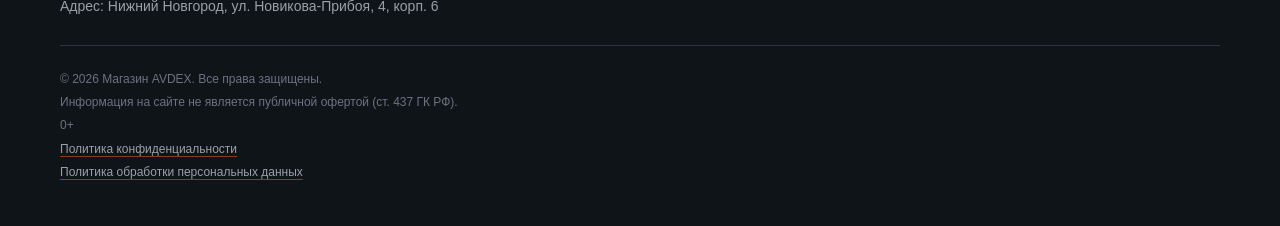
==== commit a6c28223: "Create AVDEX logo and company banner" ====
--- a/index.html
+++ b/index.html
@@ -20,8 +20,7 @@
   <header class="header">
     <div class="container header-inner">
       <a href="#top" class="logo" aria-label="AVDEX — главная">
-        <span class="logo-mark">AVDEX</span>
-        <span class="logo-sub">магазин автоэмалей</span>
+        <img class="logo-image" src="assets/avdex-logo.svg" alt="AVDEX — магазин автоэмалей">
       </a>
       <button class="menu-toggle" type="button" aria-label="Открыть меню" aria-expanded="false" aria-controls="main-nav">☰</button>
       <nav class="nav" id="main-nav" aria-label="Основная навигация">
--- a/style.css
+++ b/style.css
@@ -39,6 +39,7 @@
   text-decoration: none;
   line-height: 1.1;
 }
+ .logo-image { display: block; width: 190px; max-width: 100%; height: auto; }
 .logo-mark {
   font-size: 24px;
   font-weight: 800;
@@ -153,6 +154,8 @@
 .footer { padding: 40px 0; background: var(--bg); border-top: 1px solid var(--border); color: var(--text-muted); font-size: 14px; }
 .footer-inner { display: flex; flex-wrap: wrap; gap: 24px; justify-content: space-between; align-items: flex-start; }
 .footer-info p { margin-bottom: 4px; }
+.footer-info a { color: #fff; text-decoration-color: rgba(255,255,255,.5); text-underline-offset: 3px; }
+.footer-info a:hover { color: var(--accent-hover); }
 .footer-legal { margin-top: 24px; padding-top: 24px; border-top: 1px solid var(--border); font-size: 12px; color: #6b7280; }
 .footer-legal p { margin-bottom: 4px; }
 
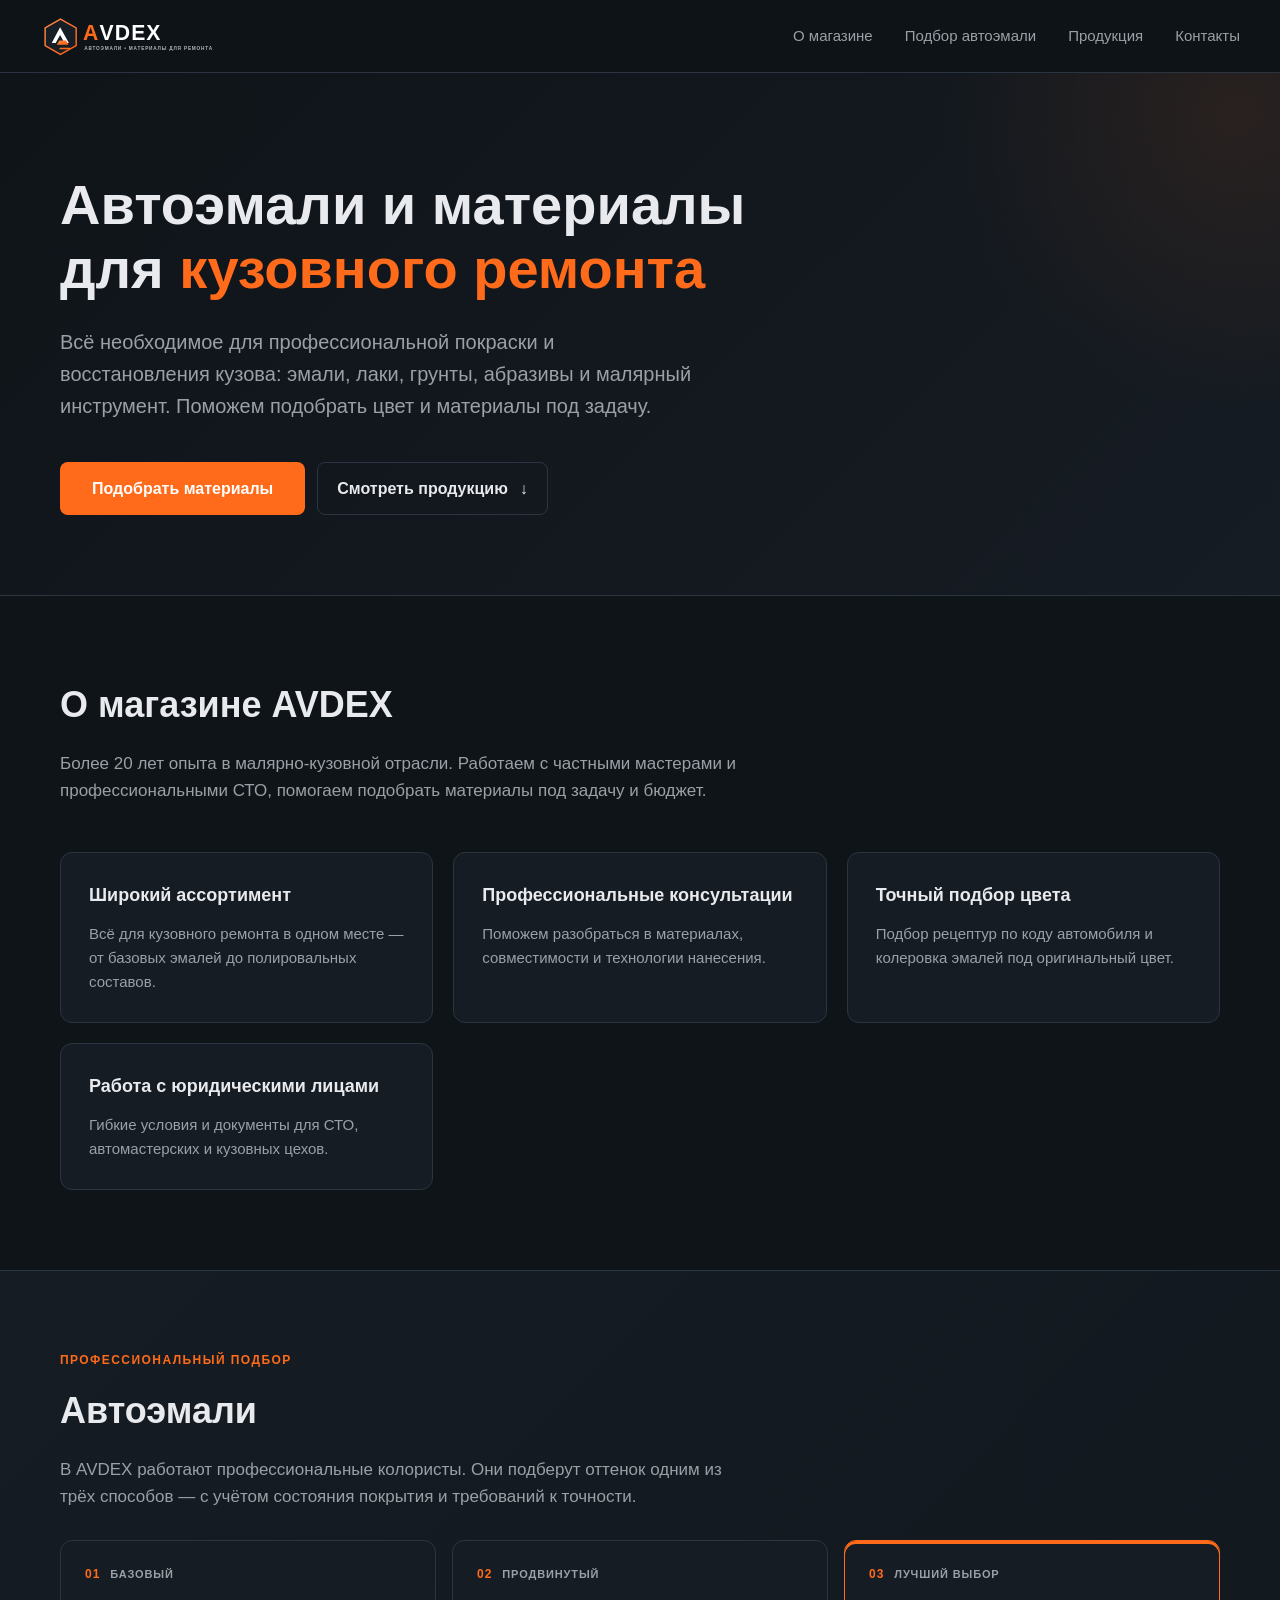
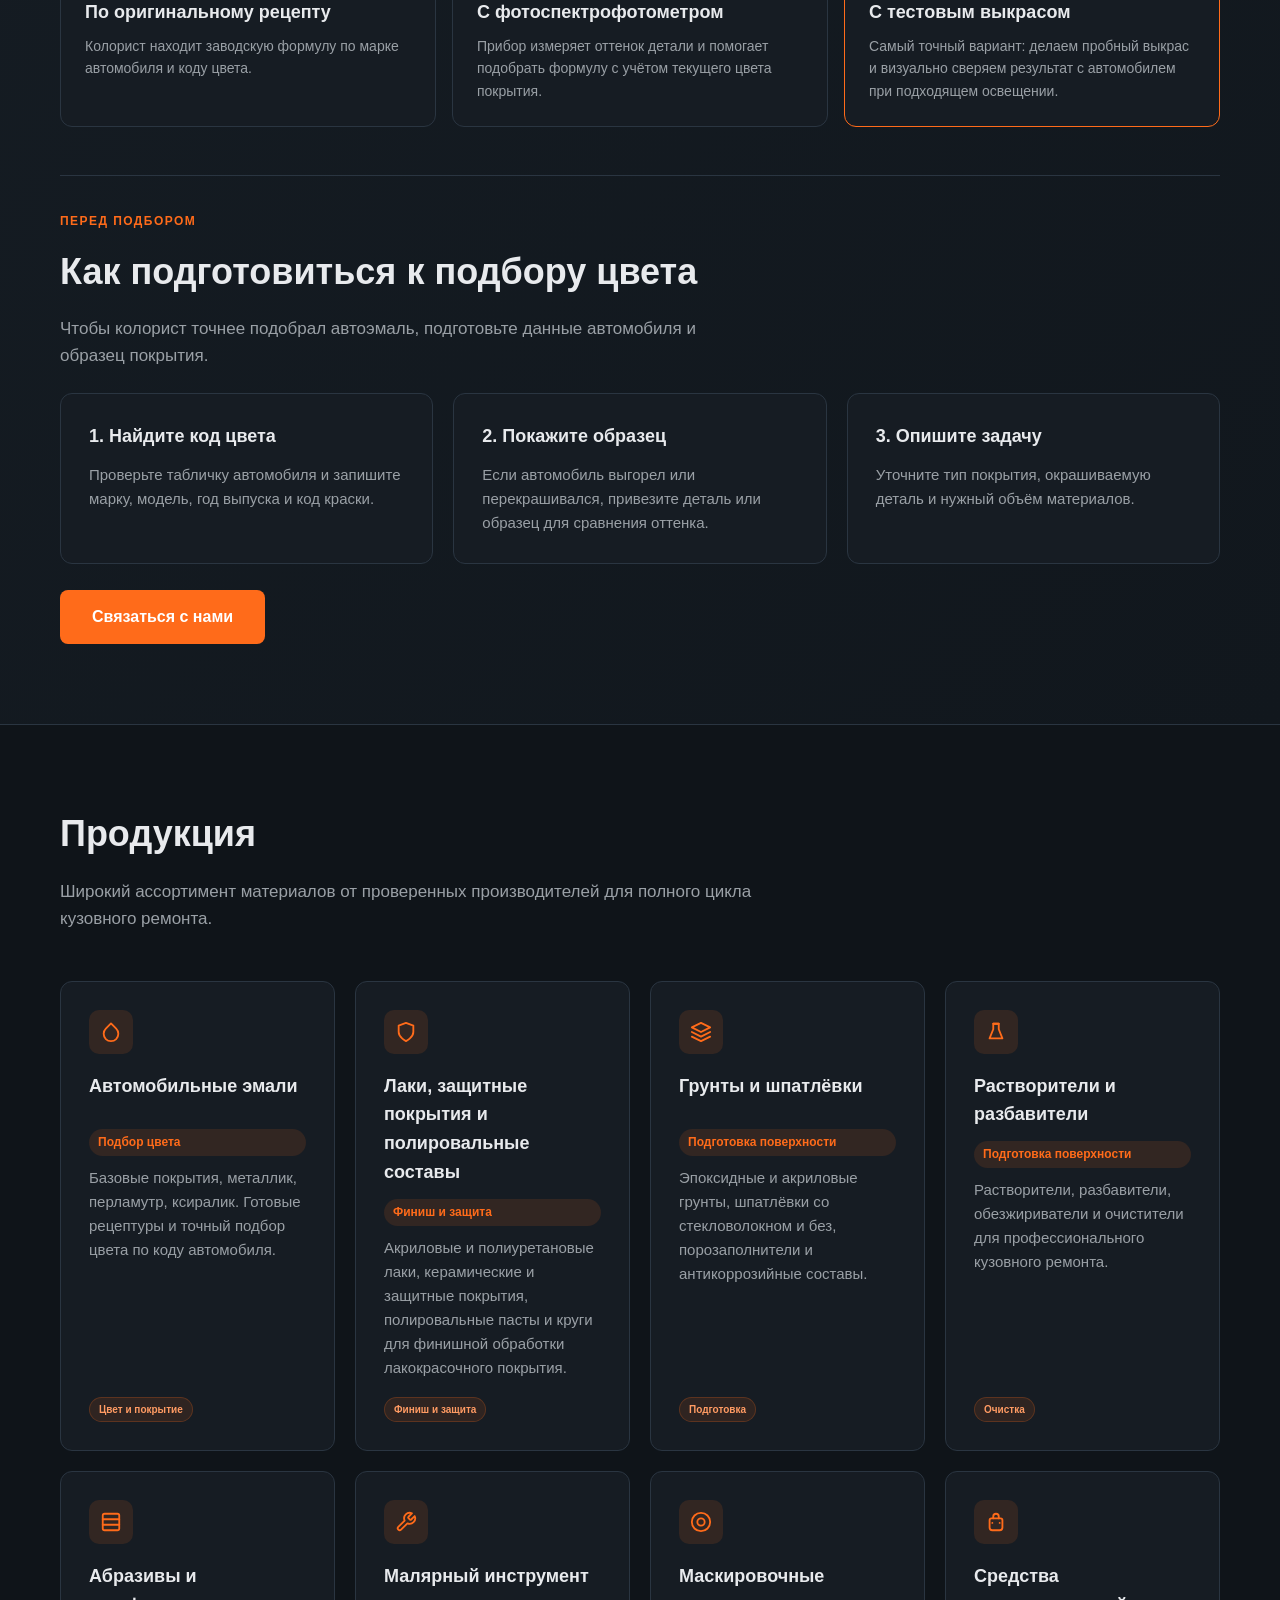
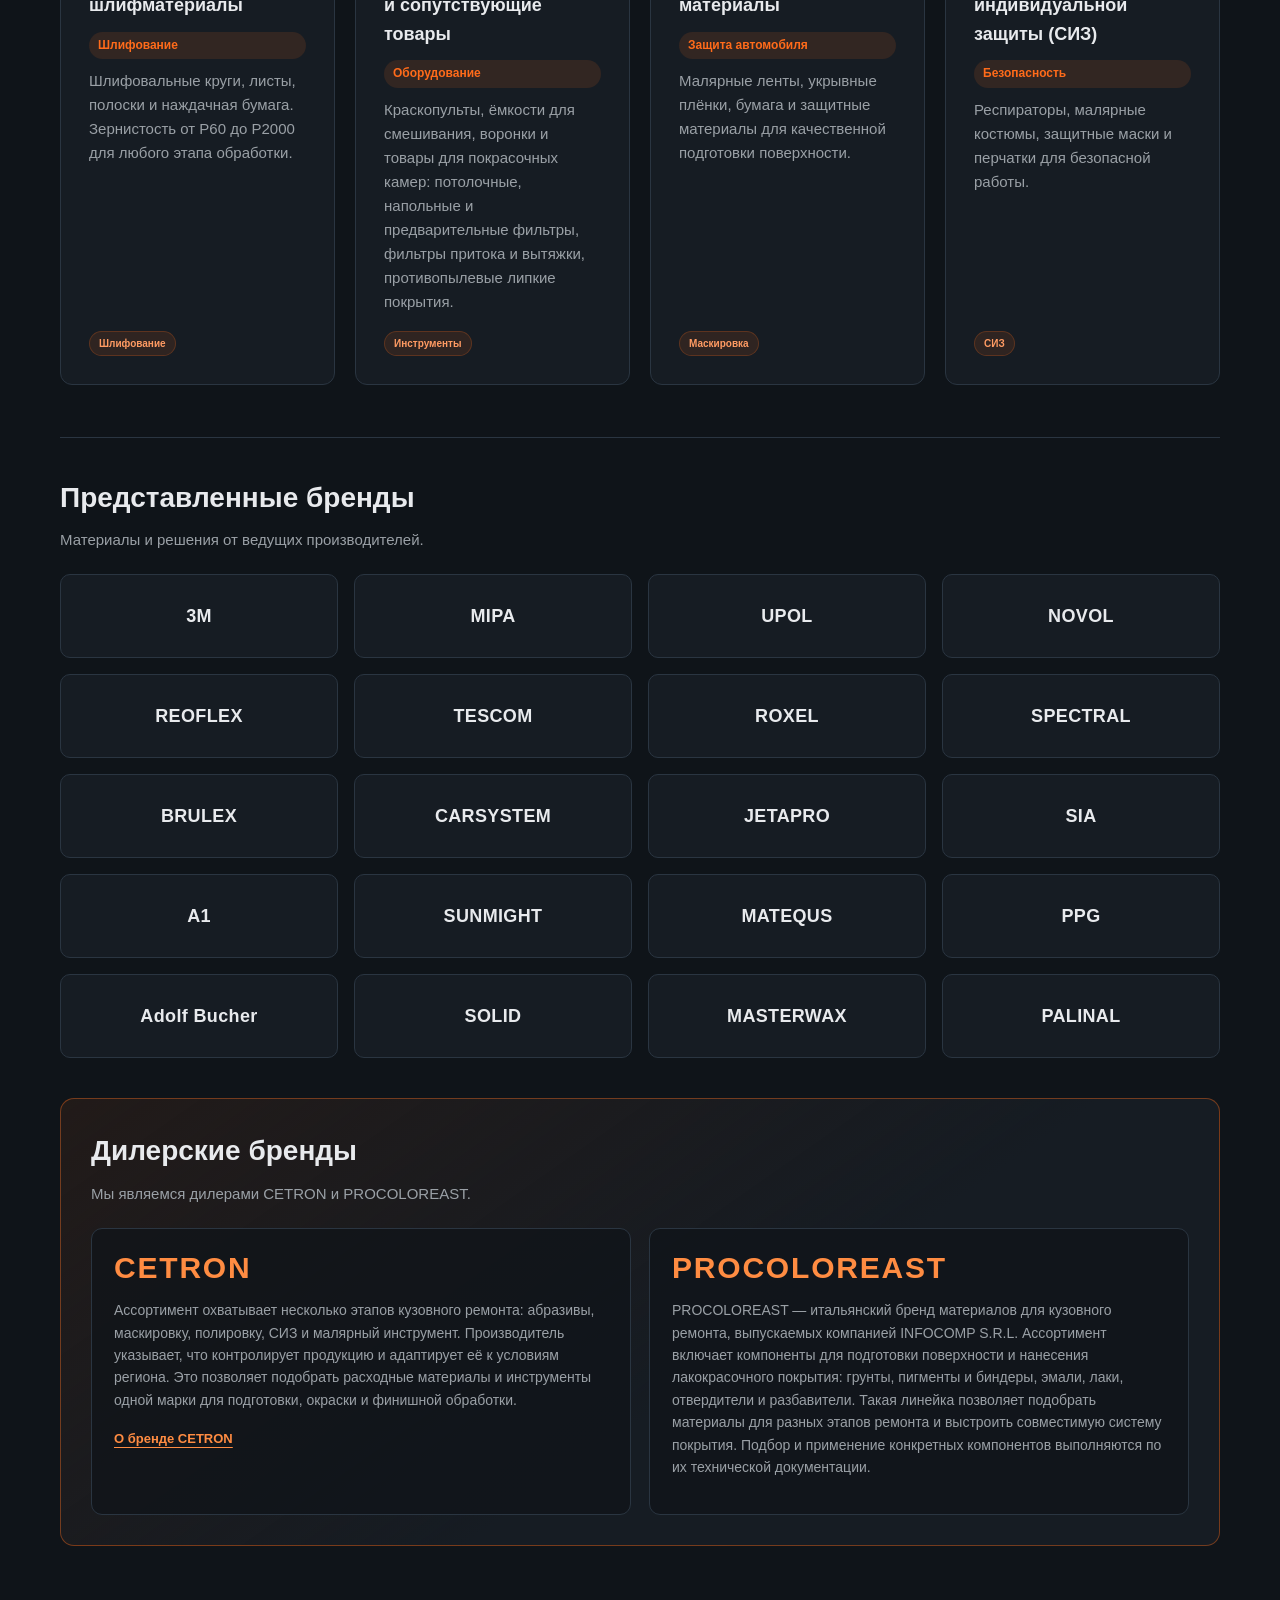
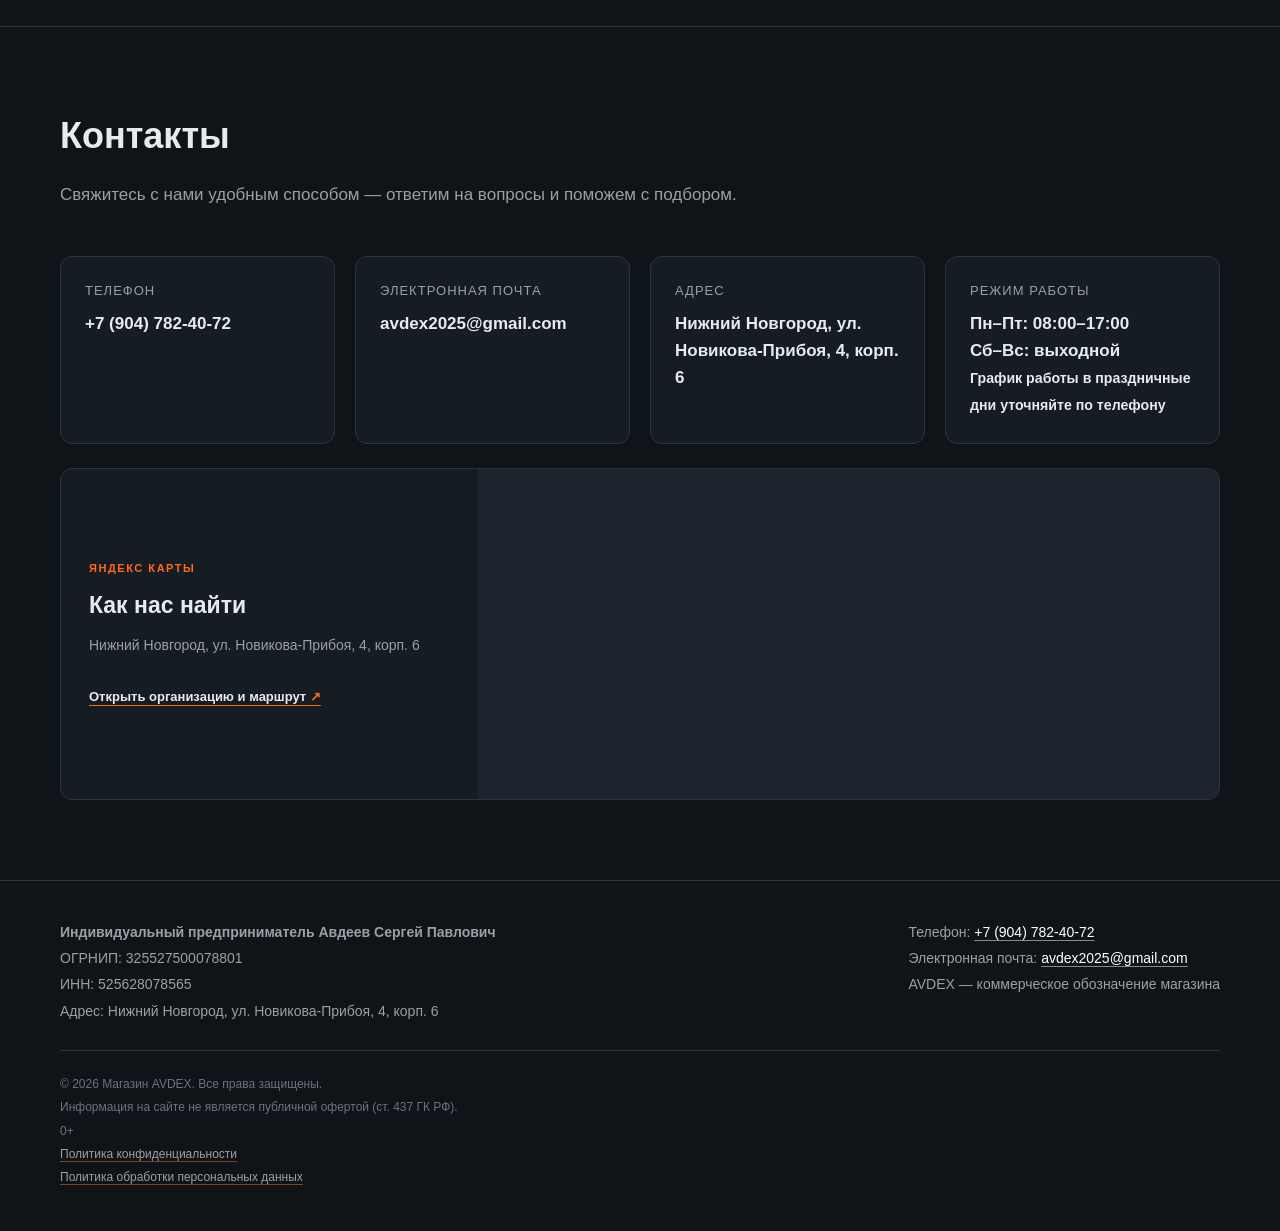
==== commit 5682379f: "Refresh AVDEX sections and privacy pages" ====
--- a/index.html
+++ b/index.html
@@ -24,9 +24,9 @@
       </a>
       <button class="menu-toggle" type="button" aria-label="Открыть меню" aria-expanded="false" aria-controls="main-nav">☰</button>
       <nav class="nav" id="main-nav" aria-label="Основная навигация">
+        <a href="#about">О магазине</a>
         <a href="#paint-matching">Подбор автоэмали</a>
         <a href="#products">Продукция</a>
-        <a href="#about">О магазине</a>
         <a href="#contacts">Контакты</a>
       </nav>
     </div>
@@ -35,7 +35,6 @@
   <main id="main">
   <section class="hero" id="top">
     <div class="container">
-      <p class="hero-kicker">Магазин AVDEX</p>
       <h1>Автоэмали и материалы для <span>кузовного ремонта</span></h1>
       <p>Всё необходимое для профессиональной покраски и восстановления кузова: эмали, лаки, грунты, абразивы и малярный инструмент. Поможем подобрать цвет и материалы под задачу.</p>
       <div class="hero-actions">
@@ -45,18 +44,44 @@
     </div>
   </section>
 
+  <section class="section" id="about">
+    <div class="container">
+      <h2 class="section-title">О магазине AVDEX</h2>
+      <p class="section-sub">Более 20 лет опыта в малярно-кузовной отрасли. Работаем с частными мастерами и профессиональными СТО, помогаем подобрать материалы под задачу и бюджет.</p>
+
+      <div class="grid">
+        <div class="card">
+          <h3>Широкий ассортимент</h3>
+          <p>Всё для кузовного ремонта в одном месте — от базовых эмалей до полировальных составов.</p>
+        </div>
+        <div class="card">
+          <h3>Профессиональные консультации</h3>
+          <p>Поможем разобраться в материалах, совместимости и технологии нанесения.</p>
+        </div>
+        <div class="card">
+          <h3>Точный подбор цвета</h3>
+          <p>Подбор рецептур по коду автомобиля и колеровка эмалей под оригинальный цвет.</p>
+        </div>
+        <div class="card">
+          <h3>Работа с юридическими лицами</h3>
+          <p>Гибкие условия и документы для СТО, автомастерских и кузовных цехов.</p>
+        </div>
+      </div>
+    </div>
+  </section>
+
   <section class="section color-guide" id="paint-matching">
     <div class="container color-guide-layout">
       <div class="color-guide-intro">
         <p class="guide-kicker">Профессиональный подбор</p>
-        <h2 class="section-title">Подбор автоэмали</h2>
+        <h2 class="section-title">Автоэмали</h2>
         <p class="section-sub">В AVDEX работают профессиональные колористы. Они подберут оттенок одним из трёх способов — с учётом состояния покрытия и требований к точности.</p>
         
       </div>
       <div class="matching-methods">
-        <article class="method-card"><span class="step-number">01</span><h3>По оригинальному рецепту</h3><p>Колорист находит заводскую формулу по марке автомобиля и коду цвета.</p></article>
-        <article class="method-card"><span class="step-number">02</span><h3>С фотоспектрофотометром</h3><p>Прибор измеряет оттенок детали и помогает подобрать формулу с учётом текущего цвета покрытия.</p></article>
-        <article class="method-card method-card-featured"><span class="step-number">03</span><h3>С тестовым выкрасом</h3><p>Самый точный вариант: делаем пробный выкрас и визуально сверяем результат с автомобилем при подходящем освещении.</p></article>
+        <article class="method-card"><div class="method-heading"><span class="step-number">01</span><span class="method-level">Базовый</span></div><h3>По оригинальному рецепту</h3><p>Колорист находит заводскую формулу по марке автомобиля и коду цвета.</p></article>
+        <article class="method-card"><div class="method-heading"><span class="step-number">02</span><span class="method-level">Продвинутый</span></div><h3>С фотоспектрофотометром</h3><p>Прибор измеряет оттенок детали и помогает подобрать формулу с учётом текущего цвета покрытия.</p></article>
+        <article class="method-card method-card-featured"><div class="method-heading"><span class="step-number">03</span><span class="method-level">Лучший выбор</span></div><h3>С тестовым выкрасом</h3><p>Самый точный вариант: делаем пробный выкрас и визуально сверяем результат с автомобилем при подходящем освещении.</p></article>
       </div>
       <div class="prep-guide" id="color-guide">
         <p class="guide-kicker">Перед подбором</p>
@@ -166,12 +191,12 @@
         <p class="section-sub">Мы являемся дилерами CETRON и PROCOLOREAST.</p>
         <div class="dealer-brand-grid">
           <article class="dealer-brand-card">
-            <div class="dealer-brand-heading"><strong class="dealer-brand-mark">CETRON</strong><span>Дилер AVDEX</span></div>
+            <div class="dealer-brand-heading"><strong class="dealer-brand-mark">CETRON</strong></div>
             <p>Ассортимент охватывает несколько этапов кузовного ремонта: абразивы, маскировку, полировку, СИЗ и малярный инструмент. Производитель указывает, что контролирует продукцию и адаптирует её к условиям региона. Это позволяет подобрать расходные материалы и инструменты одной марки для подготовки, окраски и финишной обработки.</p>
             <a href="https://cetron.by/" target="_blank" rel="noopener noreferrer">О бренде CETRON</a>
           </article>
           <article class="dealer-brand-card">
-            <div class="dealer-brand-heading"><strong class="dealer-brand-mark">PROCOLOREAST</strong><span>Дилер AVDEX</span></div>
+            <div class="dealer-brand-heading"><strong class="dealer-brand-mark">PROCOLOREAST</strong></div>
             <p>PROCOLOREAST — итальянский бренд материалов для кузовного ремонта, выпускаемых компанией INFOCOMP S.R.L. Ассортимент включает компоненты для подготовки поверхности и нанесения лакокрасочного покрытия: грунты, пигменты и биндеры, эмали, лаки, отвердители и разбавители. Такая линейка позволяет подобрать материалы для разных этапов ремонта и выстроить совместимую систему покрытия. Подбор и применение конкретных компонентов выполняются по их технической документации.</p>
           </article>
         </div>
@@ -182,31 +207,7 @@
 
 
 
-  <section class="section" id="about">
-    <div class="container">
-      <h2 class="section-title">О магазине AVDEX</h2>
-      <p class="section-sub">Более 20 лет опыта в малярно-кузовной отрасли. Работаем с частными мастерами и профессиональными СТО, помогаем подобрать материалы под задачу и бюджет.</p>
-
-      <div class="grid">
-        <div class="card">
-          <h3>Широкий ассортимент</h3>
-          <p>Всё для кузовного ремонта в одном месте — от базовых эмалей до полировальных составов.</p>
-        </div>
-        <div class="card">
-          <h3>Профессиональные консультации</h3>
-          <p>Поможем разобраться в материалах, совместимости и технологии нанесения.</p>
-        </div>
-        <div class="card">
-          <h3>Точный подбор цвета</h3>
-          <p>Подбор рецептур по коду автомобиля и колеровка эмалей под оригинальный цвет.</p>
-        </div>
-        <div class="card">
-          <h3>Работа с юридическими лицами</h3>
-          <p>Гибкие условия и документы для СТО, автомастерских и кузовных цехов.</p>
-        </div>
-      </div>
-    </div>
-  </section>
+
 
   <section class="section" id="contacts">
     <div class="container">
@@ -242,17 +243,7 @@
           <iframe src="https://yandex.ru/map-widget/v1/?z=17&amp;ol=biz&amp;oid=193976392465" title="Яндекс Карты: AVDEX, Нижний Новгород, ул. Новикова-Прибоя, 4, корп. 6" loading="lazy" allowfullscreen></iframe>
         </div>
       </div>
-      <div class="feedback-card">
-        <div class="feedback-copy"><p class="map-kicker">Обратная связь</p><h3>Оставьте контакты</h3><p>Укажите имя, телефон и электронную почту. Откроется ваше почтовое приложение с подготовленным письмом; отправка произойдёт после вашего подтверждения.</p></div>
-        <form class="feedback-form" id="feedback-form">
-          <label for="feedback-name">Имя</label><input id="feedback-name" name="name" autocomplete="name" required maxlength="100">
-          <label for="feedback-phone">Телефон</label><input id="feedback-phone" name="phone" type="tel" autocomplete="tel" required maxlength="30">
-          <label for="feedback-email">Электронная почта</label><input id="feedback-email" name="email" type="email" autocomplete="email" required maxlength="254">
-          <label class="consent-check"><input type="checkbox" name="consent" required><span>Я даю <a href="consent.html" target="_blank" rel="noopener">согласие на обработку персональных данных</a> для ответа на мой запрос.</span></label>
-          <button class="btn" type="submit">Подготовить письмо</button>
-          <p class="form-note" id="form-note" aria-live="polite">Данные не отправляются сайту автоматически: для отправки письма потребуется ваше подтверждение.</p>
-        </form>
-      </div>
+
     </div>
   </section>
 
--- a/style.css
+++ b/style.css
@@ -236,6 +236,11 @@
 .privacy-header { padding: 18px 0; background: rgba(15,20,25,.96); border-bottom: 1px solid var(--border); }
 .privacy-header .logo { width: fit-content; }
 .privacy-main { max-width: 900px; padding-top: 48px; padding-bottom: 80px; }
+.privacy-page .privacy-main a,
+.privacy-page .privacy-main a:link,
+.privacy-page .privacy-main a:visited { color: #fff; text-decoration-color: rgba(255,255,255,.5); text-underline-offset: 3px; }
+.privacy-page .privacy-main a:hover,
+.privacy-page .privacy-main a:focus-visible { color: var(--accent-hover); }
 .privacy-main h1 { margin: 16px 0 22px; font-size: clamp(32px,5vw,48px); line-height: 1.1; }
 .privacy-main h2 { margin: 30px 0 10px; font-size: 21px; }
 .privacy-main p, .privacy-main li { color: #c1c8cd; font-size: 14px; line-height: 1.8; }
@@ -301,3 +306,9 @@
 .dealer-brand-card p { margin: 0 0 14px; color: var(--text-muted); font-size: 14px; }
 .dealer-brand-card a { color: var(--accent-hover); font-size: 13px; font-weight: 700; text-underline-offset: 4px; }
 @media (max-width: 680px) { .dealer-brand-grid { grid-template-columns: 1fr; } .dealer-showcase { padding: 20px; } }
+
+
+/* AVDEX page refinements */
+.method-heading { display: flex; align-items: center; gap: 10px; min-height: 18px; }
+.method-level { color: var(--text-muted); font-size: 11px; font-weight: 700; letter-spacing: .08em; text-transform: uppercase; }
+.product-card:hover { border-color: var(--border); transform: none; }
